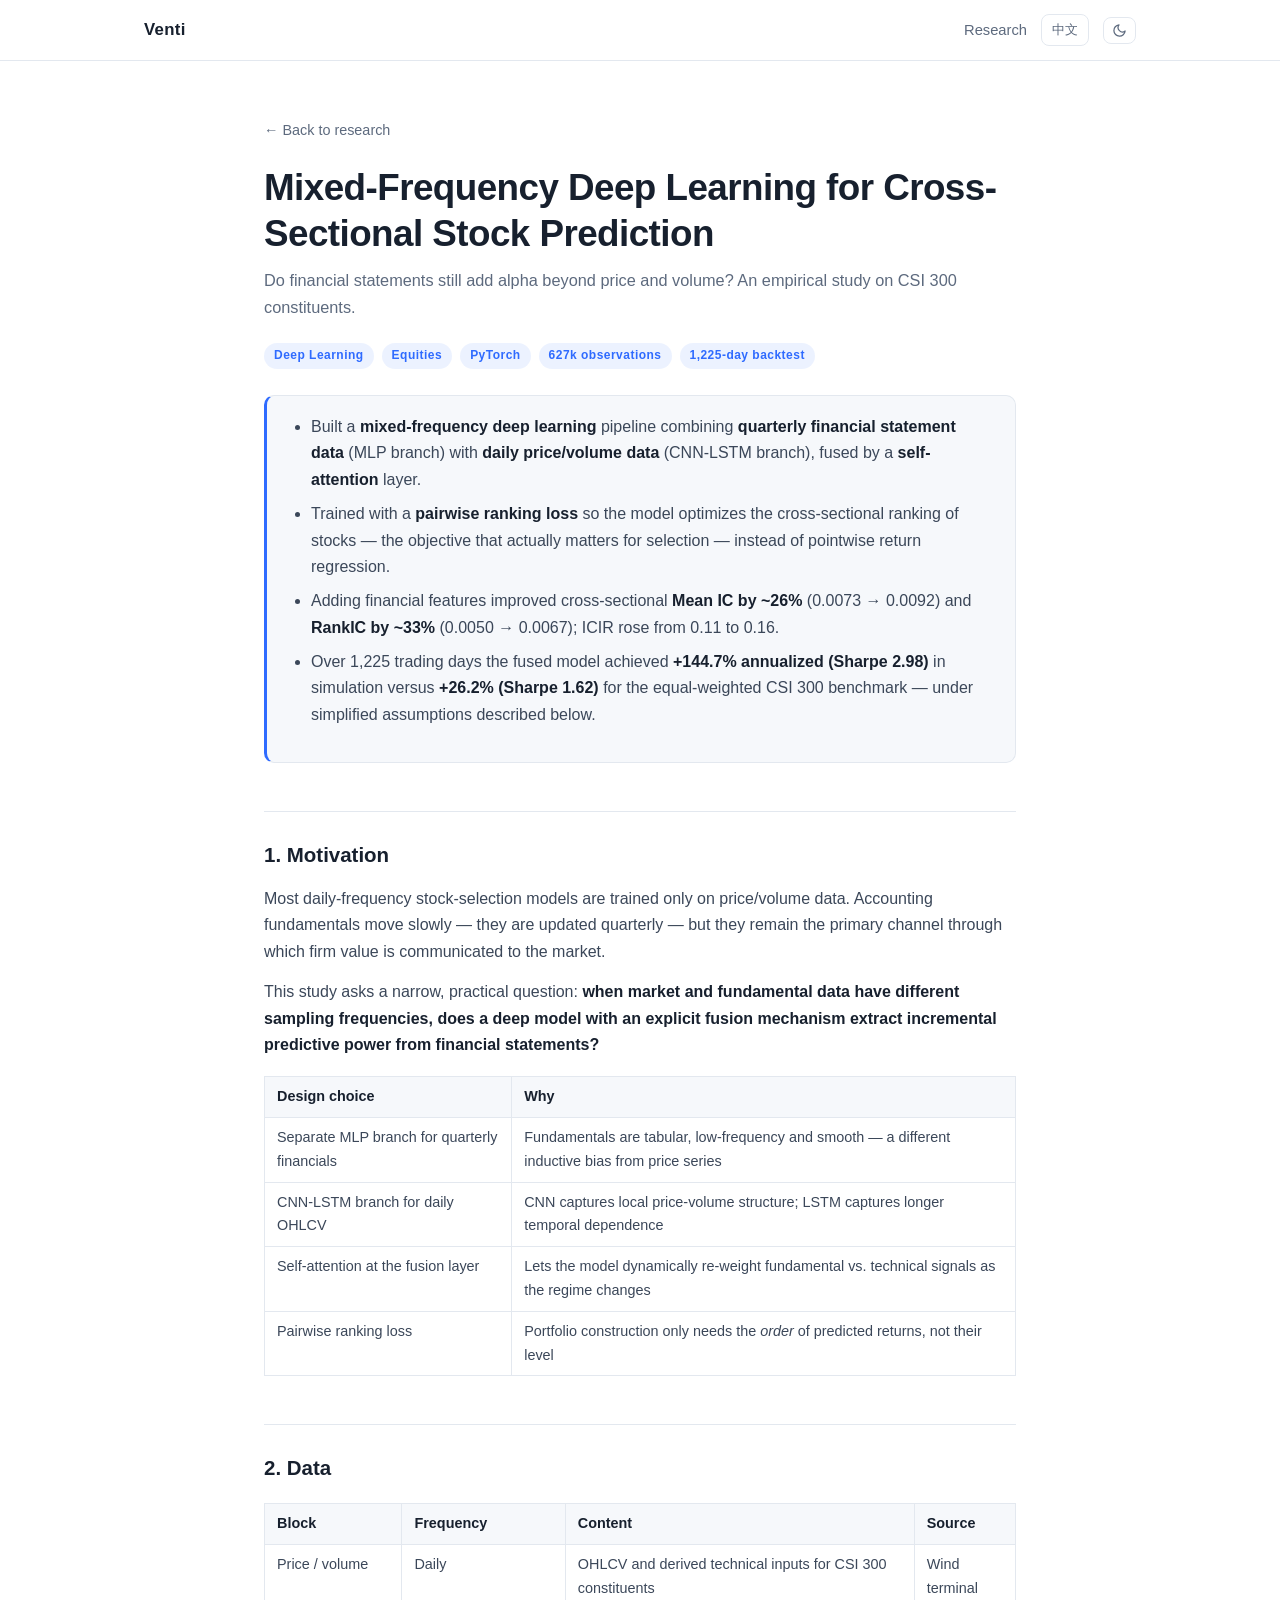
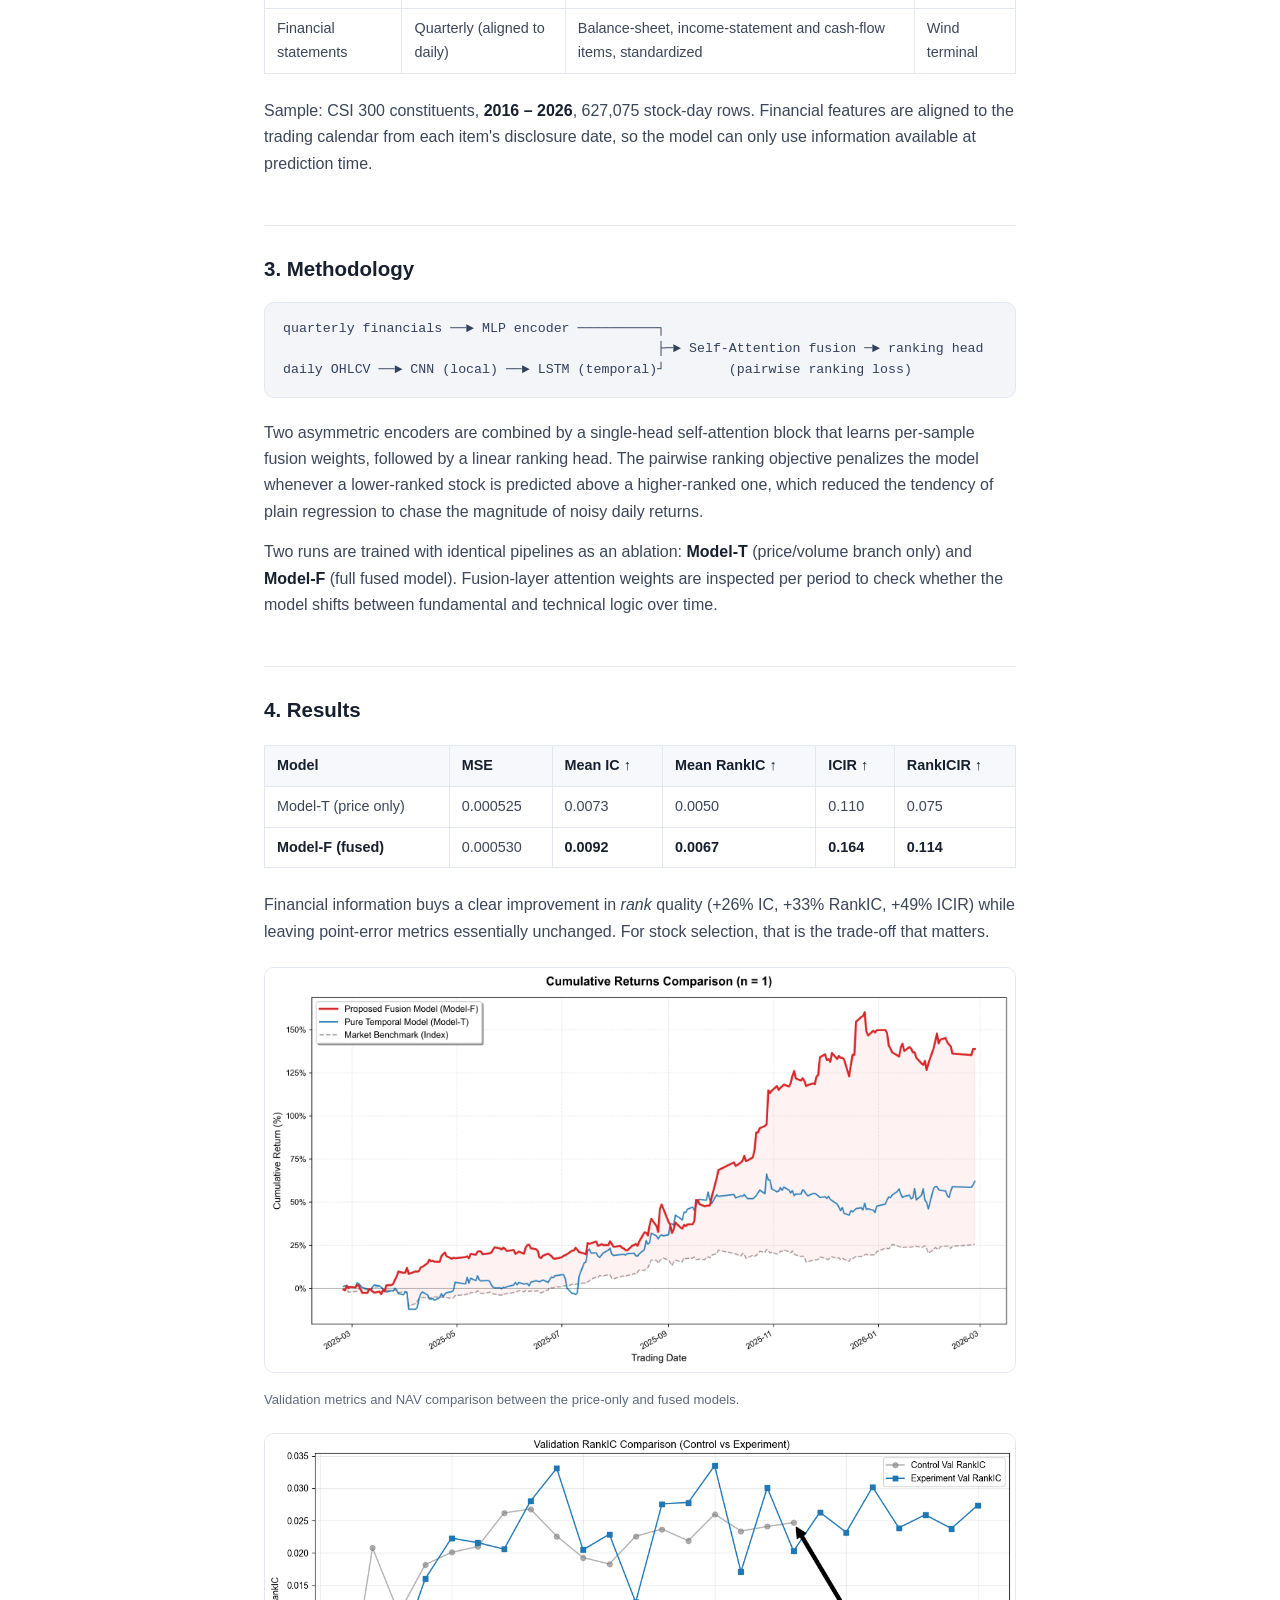
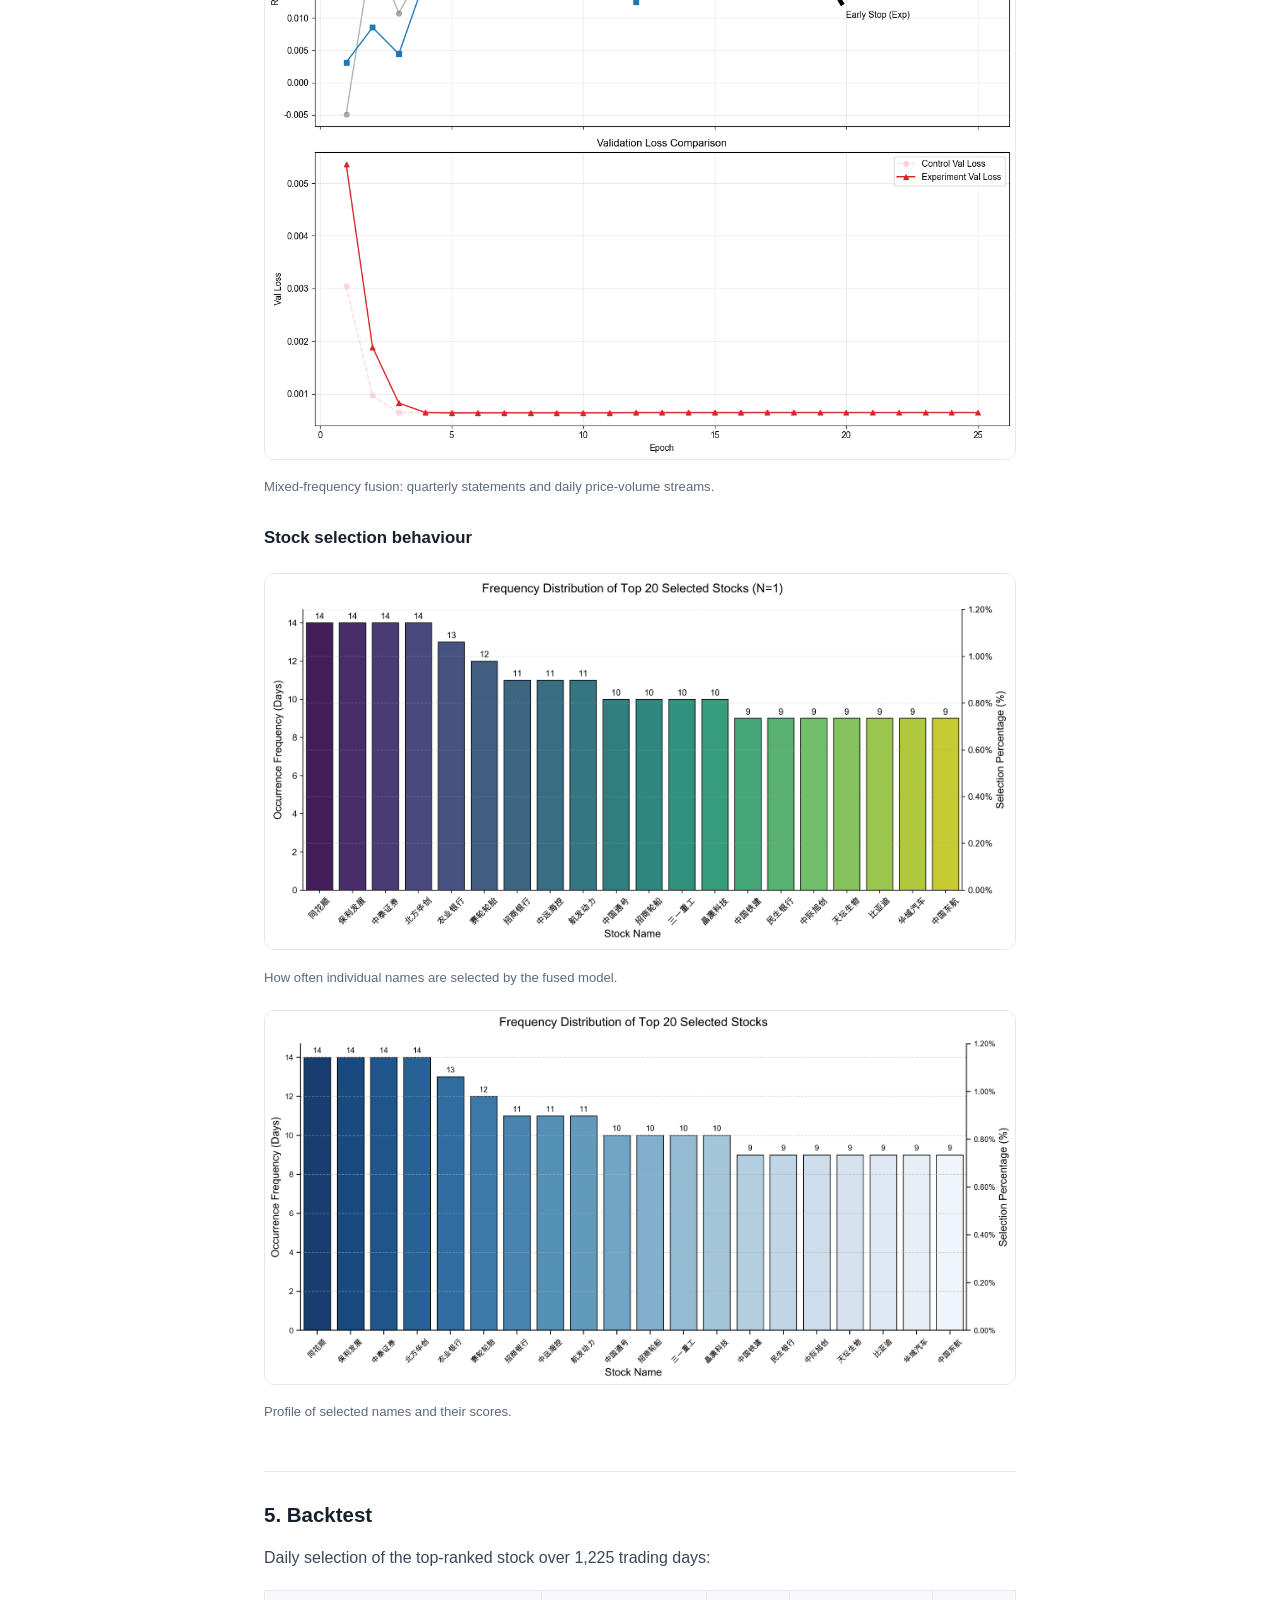
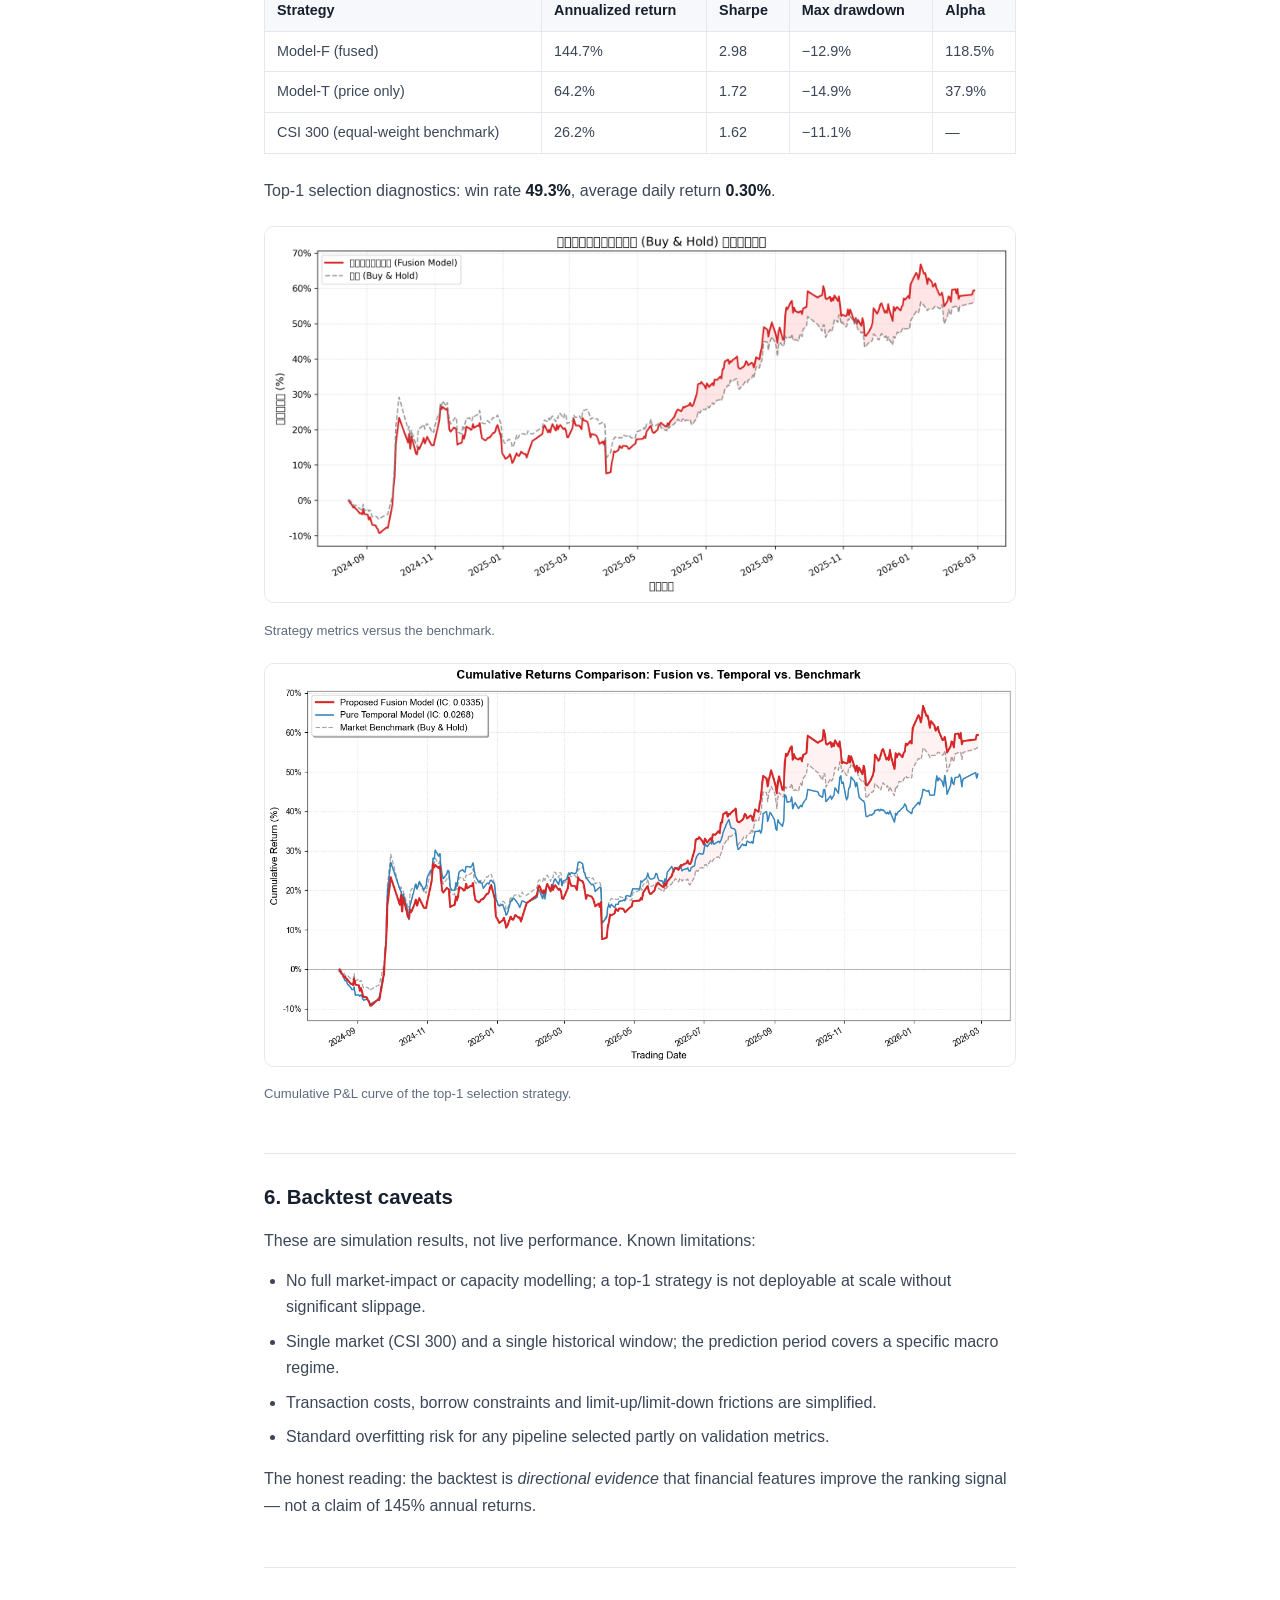
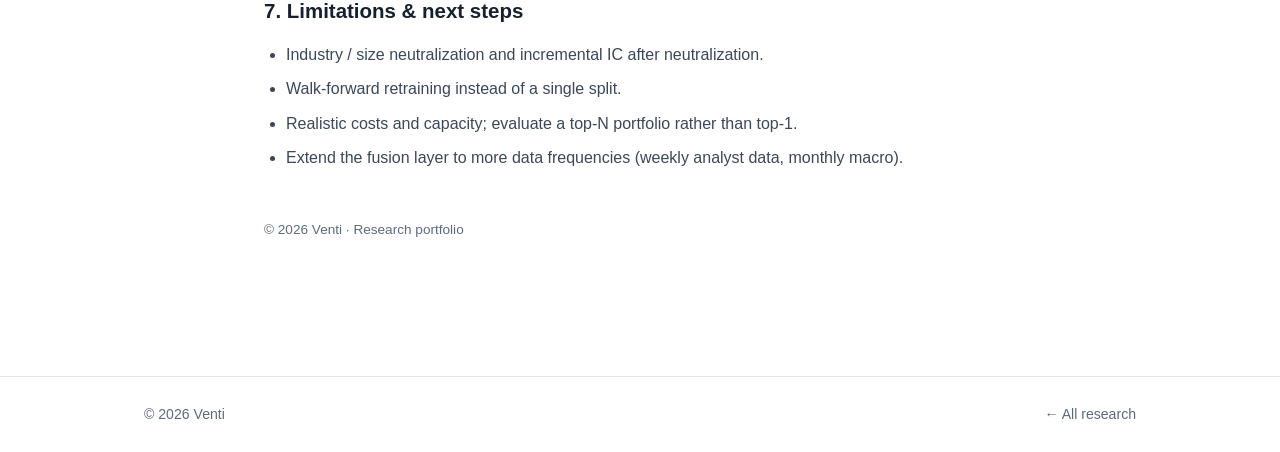
==== research/mixed-frequency-stock-prediction.html @ 15a36a4d "Add EN/ZH language toggle and light/dark themes; rebrand to Venti" ====
<!DOCTYPE html>
<html lang="en" data-lang="en" data-theme="light">
<head>
  <meta charset="UTF-8" />
  <meta name="viewport" content="width=device-width, initial-scale=1.0" />
  <title data-en="Mixed-Frequency Deep Learning for Stock Prediction — Venti" data-zh="混频深度学习与横截面股票预测 — Venti">Mixed-Frequency Deep Learning for Stock Prediction — Venti</title>
  <meta name="description" content="Do financial statements still add alpha beyond price and volume? A mixed-frequency deep learning study on CSI 300 constituents." />
  <link rel="stylesheet" href="../styles.css" />
  <link rel="icon" href="data:image/svg+xml,<svg xmlns='http://www.w3.org/2000/svg' viewBox='0 0 100 100'><rect width='100' height='100' rx='22' fill='%232f6bff'/><text x='50' y='70' font-size='60' text-anchor='middle' fill='white' font-family='Arial'>V</text></svg>" />
  <script>
  (function () {
    var d = document.documentElement;
    function get(k) { try { return localStorage.getItem(k); } catch (e) { return null; } }
    var t = get('theme');
    d.dataset.theme = t || (window.matchMedia && window.matchMedia('(prefers-color-scheme: dark)').matches ? 'dark' : 'light');
    if (get('lang') === 'zh') {
      d.dataset.lang = 'zh';
      d.lang = 'zh-CN';
      var ti = document.querySelector('title');
      if (ti && ti.dataset.zh) document.title = ti.dataset.zh;
    }
  })();
  </script>
  <script src="../site.js" defer></script>
</head>
<body>
  <header class="nav">
    <div class="container nav-inner">
      <a class="brand" href="../index.html">Venti</a>
      <div class="nav-right">
        <nav><a href="../index.html#research"><span class="lang-en">Research</span><span class="lang-zh">研究</span></a></nav>
        <button class="lang-toggle" type="button">中文</button>
        <button class="icon-btn theme-toggle" type="button" aria-label="Toggle theme">
          <svg class="icon-moon" viewBox="0 0 24 24" fill="none" stroke="currentColor" stroke-width="2" stroke-linecap="round" stroke-linejoin="round"><path d="M21 12.8A9 9 0 1 1 11.2 3a7 7 0 0 0 9.8 9.8Z"/></svg>
          <svg class="icon-sun" viewBox="0 0 24 24" fill="none" stroke="currentColor" stroke-width="2" stroke-linecap="round" stroke-linejoin="round"><circle cx="12" cy="12" r="4"/><path d="M12 2v2m0 16v2M4.9 4.9l1.4 1.4m11.4 11.4 1.4 1.4M2 12h2m16 0h2M4.9 19.1l1.4-1.4M17.7 6.3l1.4-1.4"/></svg>
        </button>
      </div>
    </div>
  </header>

  <main class="article">
    <a class="back" href="../index.html#research"><span class="lang-en">← Back to research</span><span class="lang-zh">← 返回研究列表</span></a>

    <h1><span class="lang-en">Mixed-Frequency Deep Learning for Cross-Sectional Stock Prediction</span><span class="lang-zh">混频深度学习与横截面股票预测</span></h1>
    <p class="subtitle"><span class="lang-en">Do financial statements still add alpha beyond price and volume? An empirical study on CSI 300 constituents.</span><span class="lang-zh">财务信息是否仍能在量价数据之外贡献增量 alpha？基于沪深 300 成分股的实证研究。</span></p>
    <p class="meta"><span class="lang-en">Deep Learning</span><span class="lang-en">Equities</span><span class="lang-en">PyTorch</span><span class="lang-en">627k observations</span><span class="lang-en">1,225-day backtest</span><span class="lang-zh">深度学习</span><span class="lang-zh">股票</span><span class="lang-zh">PyTorch</span><span class="lang-zh">62.7 万观测</span><span class="lang-zh">1,225 日回测</span></p>

    <div class="tldr">
      <ul class="lang-en">
        <li>Built a <strong>mixed-frequency deep learning</strong> pipeline combining <strong>quarterly financial statement data</strong> (MLP branch) with <strong>daily price/volume data</strong> (CNN-LSTM branch), fused by a <strong>self-attention</strong> layer.</li>
        <li>Trained with a <strong>pairwise ranking loss</strong> so the model optimizes the cross-sectional ranking of stocks — the objective that actually matters for selection — instead of pointwise return regression.</li>
        <li>Adding financial features improved cross-sectional <strong>Mean IC by ~26%</strong> (0.0073 → 0.0092) and <strong>RankIC by ~33%</strong> (0.0050 → 0.0067); ICIR rose from 0.11 to 0.16.</li>
        <li>Over 1,225 trading days the fused model achieved <strong>+144.7% annualized (Sharpe 2.98)</strong> in simulation versus <strong>+26.2% (Sharpe 1.62)</strong> for the equal-weighted CSI 300 benchmark — under simplified assumptions described below.</li>
      </ul>
      <ul class="lang-zh">
        <li>构建了<strong>混频深度学习</strong>流程：将<strong>季度财务数据</strong>（MLP 分支）与<strong>日频量价数据</strong>（CNN-LSTM 分支）通过<strong>自注意力</strong>层融合。</li>
        <li>采用<strong>成对排序损失</strong>训练，直接优化股票的横截面排序——这才是选股真正需要的目标，而非逐点收益率回归。</li>
        <li>引入财务特征后，横截面 <strong>Mean IC 提升约 26%</strong>（0.0073 → 0.0092），<strong>RankIC 提升约 33%</strong>（0.0050 → 0.0067），ICIR 从 0.11 升至 0.16。</li>
        <li>在 1,225 个交易日的模拟中，融合模型年化 <strong>+144.7%（夏普 2.98）</strong>，等权沪深 300 基准为 <strong>+26.2%（夏普 1.62）</strong>——以上基于下文所述简化假设。</li>
      </ul>
    </div>

    <h2><span class="lang-en">1. Motivation</span><span class="lang-zh">1. 研究动机</span></h2>
    <p class="lang-en">
      Most daily-frequency stock-selection models are trained only on price/volume data. Accounting
      fundamentals move slowly — they are updated quarterly — but they remain the primary channel
      through which firm value is communicated to the market.
    </p>
    <p class="lang-zh">
      多数日频选股模型仅使用量价数据训练。会计基本面变化缓慢——按季度更新——但仍然是市场理解公司价值的主要渠道。
    </p>
    <p class="lang-en">
      This study asks a narrow, practical question: <strong>when market and fundamental data have
      different sampling frequencies, does a deep model with an explicit fusion mechanism extract
      incremental predictive power from financial statements?</strong>
    </p>
    <p class="lang-zh">
      本研究提出一个具体的问题：<strong>当市场数据与基本面数据具有不同采样频率时，带有显式融合机制的深度模型能否从财务报表中提取增量预测能力？</strong>
    </p>

    <div class="lang-en">
      <table>
        <tr><th>Design choice</th><th>Why</th></tr>
        <tr><td>Separate MLP branch for quarterly financials</td><td>Fundamentals are tabular, low-frequency and smooth — a different inductive bias from price series</td></tr>
        <tr><td>CNN-LSTM branch for daily OHLCV</td><td>CNN captures local price-volume structure; LSTM captures longer temporal dependence</td></tr>
        <tr><td>Self-attention at the fusion layer</td><td>Lets the model dynamically re-weight fundamental vs. technical signals as the regime changes</td></tr>
        <tr><td>Pairwise ranking loss</td><td>Portfolio construction only needs the <em>order</em> of predicted returns, not their level</td></tr>
      </table>
    </div>
    <div class="lang-zh">
      <table>
        <tr><th>设计选择</th><th>原因</th></tr>
        <tr><td>季度财务走独立 MLP 分支</td><td>基本面是表格型、低频、平滑的数据，与价格序列的归纳偏置不同</td></tr>
        <tr><td>日频 OHLCV 走 CNN-LSTM 分支</td><td>CNN 捕捉局部量价结构，LSTM 捕捉更长的时间依赖</td></tr>
        <tr><td>融合层使用自注意力</td><td>让模型随市场状态动态调整基本面与技术面信号的权重</td></tr>
        <tr><td>成对排序损失</td><td>组合构建只需要预测收益的<em>排序</em>，而非绝对水平</td></tr>
      </table>
    </div>

    <h2><span class="lang-en">2. Data</span><span class="lang-zh">2. 数据</span></h2>
    <div class="lang-en">
      <table>
        <tr><th>Block</th><th>Frequency</th><th>Content</th><th>Source</th></tr>
        <tr><td>Price / volume</td><td>Daily</td><td>OHLCV and derived technical inputs for CSI 300 constituents</td><td>Wind terminal</td></tr>
        <tr><td>Financial statements</td><td>Quarterly (aligned to daily)</td><td>Balance-sheet, income-statement and cash-flow items, standardized</td><td>Wind terminal</td></tr>
      </table>
    </div>
    <div class="lang-zh">
      <table>
        <tr><th>数据块</th><th>频率</th><th>内容</th><th>来源</th></tr>
        <tr><td>价格 / 成交量</td><td>日频</td><td>沪深 300 成分股 OHLCV 及衍生技术指标</td><td>Wind 终端</td></tr>
        <tr><td>财务报表</td><td>季度（对齐至日频）</td><td>资产负债表、利润表、现金流量表科目，已标准化</td><td>Wind 终端</td></tr>
      </table>
    </div>
    <p class="lang-en">
      Sample: CSI 300 constituents, <strong>2016 – 2026</strong>, 627,075 stock-day rows. Financial
      features are aligned to the trading calendar from each item's disclosure date, so the model
      can only use information available at prediction time.
    </p>
    <p class="lang-zh">
      样本：沪深 300 成分股，<strong>2016 – 2026</strong>，共 627,075 条股票-日观测。财务特征按披露日期对齐至交易日历，
      确保模型仅使用预测时点可得的信息。
    </p>

    <h2><span class="lang-en">3. Methodology</span><span class="lang-zh">3. 方法</span></h2>
    <pre class="lang-en">quarterly financials ──► MLP encoder ──────────┐
                                               ├─► Self-Attention fusion ─► ranking head
daily OHLCV ──► CNN (local) ──► LSTM (temporal)┘        (pairwise ranking loss)</pre>
    <pre class="lang-zh">季度财务报表 ──► MLP 编码器 ────────────┐
                                       ├─► 自注意力融合 ─► 排序输出头
日频量价数据 ──► CNN（局部）─► LSTM（时序）┘      （成对排序损失）</pre>
    <p class="lang-en">
      Two asymmetric encoders are combined by a single-head self-attention block that learns
      per-sample fusion weights, followed by a linear ranking head. The pairwise ranking objective
      penalizes the model whenever a lower-ranked stock is predicted above a higher-ranked one,
      which reduced the tendency of plain regression to chase the magnitude of noisy daily returns.
    </p>
    <p class="lang-zh">
      两个非对称编码器由单头自注意力块融合，学习每个样本的融合权重，后接线性排序头。
      成对排序目标在市场把低排序股票预测得高于高排序股票时施加惩罚，抑制了普通回归追逐噪声日收益量级的问题。
    </p>
    <p class="lang-en">
      Two runs are trained with identical pipelines as an ablation:
      <strong>Model-T</strong> (price/volume branch only) and <strong>Model-F</strong> (full fused model).
      Fusion-layer attention weights are inspected per period to check whether the model shifts
      between fundamental and technical logic over time.
    </p>
    <p class="lang-zh">
      以完全相同的流程训练两个模型作为消融：<strong>Model-T</strong>（仅量价分支）与 <strong>Model-F</strong>（完整融合模型）。
      我们会按时期检查融合层注意力权重，观察模型是否在市场环境变化时在基本面与技术面逻辑之间切换。
    </p>

    <h2><span class="lang-en">4. Results</span><span class="lang-zh">4. 结果</span></h2>
    <div class="lang-en">
      <table>
        <tr><th>Model</th><th>MSE</th><th>Mean IC ↑</th><th>Mean RankIC ↑</th><th>ICIR ↑</th><th>RankICIR ↑</th></tr>
        <tr><td>Model-T (price only)</td><td>0.000525</td><td>0.0073</td><td>0.0050</td><td>0.110</td><td>0.075</td></tr>
        <tr><td><strong>Model-F (fused)</strong></td><td>0.000530</td><td><strong>0.0092</strong></td><td><strong>0.0067</strong></td><td><strong>0.164</strong></td><td><strong>0.114</strong></td></tr>
      </table>
    </div>
    <div class="lang-zh">
      <table>
        <tr><th>模型</th><th>MSE</th><th>Mean IC ↑</th><th>Mean RankIC ↑</th><th>ICIR ↑</th><th>RankICIR ↑</th></tr>
        <tr><td>Model-T（仅量价）</td><td>0.000525</td><td>0.0073</td><td>0.0050</td><td>0.110</td><td>0.075</td></tr>
        <tr><td><strong>Model-F（融合）</strong></td><td>0.000530</td><td><strong>0.0092</strong></td><td><strong>0.0067</strong></td><td><strong>0.164</strong></td><td><strong>0.114</strong></td></tr>
      </table>
    </div>
    <p class="lang-en">
      Financial information buys a clear improvement in <em>rank</em> quality (+26% IC, +33% RankIC,
      +49% ICIR) while leaving point-error metrics essentially unchanged. For stock selection,
      that is the trade-off that matters.
    </p>
    <p class="lang-zh">
      财务信息带来的是<em>排序</em>质量的明确提升（IC +26%，RankIC +33%，ICIR +49%），而逐点误差指标基本不变。
      对选股而言，这正是最重要的权衡。
    </p>

    <figure>
      <img src="../assets/stock/model_comparison_nav.png" alt="Model comparison" loading="lazy" />
      <figcaption><span class="lang-en">Validation metrics and NAV comparison between the price-only and fused models.</span><span class="lang-zh">纯量价模型与融合模型的验证指标与净值对比。</span></figcaption>
    </figure>

    <figure>
      <img src="../assets/stock/data_fusion_schematic.png" alt="Data fusion schematic" loading="lazy" />
      <figcaption><span class="lang-en">Mixed-frequency fusion: quarterly statements and daily price-volume streams.</span><span class="lang-zh">混频融合：季度报表流与日频量价流。</span></figcaption>
    </figure>

    <h3><span class="lang-en">Stock selection behaviour</span><span class="lang-zh">选股行为</span></h3>
    <figure>
      <img src="../assets/stock/stock_selection_frequency.png" alt="Selection frequency" loading="lazy" />
      <figcaption><span class="lang-en">How often individual names are selected by the fused model.</span><span class="lang-zh">各股票被融合模型选中的频率。</span></figcaption>
    </figure>
    <figure>
      <img src="../assets/stock/stock_selection_academic.png" alt="Selection profile" loading="lazy" />
      <figcaption><span class="lang-en">Profile of selected names and their scores.</span><span class="lang-zh">被选中股票的画像与得分分布。</span></figcaption>
    </figure>

    <h2><span class="lang-en">5. Backtest</span><span class="lang-zh">5. 回测</span></h2>
    <p class="lang-en">Daily selection of the top-ranked stock over 1,225 trading days:</p>
    <p class="lang-zh">每日选取排名最高的股票，共 1,225 个交易日：</p>
    <div class="lang-en">
      <table>
        <tr><th>Strategy</th><th>Annualized return</th><th>Sharpe</th><th>Max drawdown</th><th>Alpha</th></tr>
        <tr><td>Model-F (fused)</td><td>144.7%</td><td>2.98</td><td>−12.9%</td><td>118.5%</td></tr>
        <tr><td>Model-T (price only)</td><td>64.2%</td><td>1.72</td><td>−14.9%</td><td>37.9%</td></tr>
        <tr><td>CSI 300 (equal-weight benchmark)</td><td>26.2%</td><td>1.62</td><td>−11.1%</td><td>—</td></tr>
      </table>
    </div>
    <div class="lang-zh">
      <table>
        <tr><th>策略</th><th>年化收益</th><th>夏普</th><th>最大回撤</th><th>Alpha</th></tr>
        <tr><td>Model-F（融合）</td><td>144.7%</td><td>2.98</td><td>−12.9%</td><td>118.5%</td></tr>
        <tr><td>Model-T（仅量价）</td><td>64.2%</td><td>1.72</td><td>−14.9%</td><td>37.9%</td></tr>
        <tr><td>沪深 300（等权基准）</td><td>26.2%</td><td>1.62</td><td>−11.1%</td><td>—</td></tr>
      </table>
    </div>
    <p class="lang-en">Top-1 selection diagnostics: win rate <strong>49.3%</strong>, average daily return <strong>0.30%</strong>.</p>
    <p class="lang-zh">Top-1 选择诊断：胜率 <strong>49.3%</strong>，平均日收益 <strong>0.30%</strong>。</p>

    <figure>
      <img src="../assets/stock/strategy_performance.png" alt="Strategy performance" loading="lazy" />
      <figcaption><span class="lang-en">Strategy metrics versus the benchmark.</span><span class="lang-zh">策略指标与基准对比。</span></figcaption>
    </figure>
    <figure>
      <img src="../assets/stock/pnl_curve.png" alt="P&L curve" loading="lazy" />
      <figcaption><span class="lang-en">Cumulative P&amp;L curve of the top-1 selection strategy.</span><span class="lang-zh">Top-1 选股策略的累计净值曲线。</span></figcaption>
    </figure>

    <h2><span class="lang-en">6. Backtest caveats</span><span class="lang-zh">6. 回测局限</span></h2>
    <p class="lang-en">These are simulation results, not live performance. Known limitations:</p>
    <p class="lang-zh">以上为模拟结果，并非实盘表现。已知局限：</p>
    <ul class="lang-en">
      <li>No full market-impact or capacity modelling; a top-1 strategy is not deployable at scale without significant slippage.</li>
      <li>Single market (CSI 300) and a single historical window; the prediction period covers a specific macro regime.</li>
      <li>Transaction costs, borrow constraints and limit-up/limit-down frictions are simplified.</li>
      <li>Standard overfitting risk for any pipeline selected partly on validation metrics.</li>
    </ul>
    <ul class="lang-zh">
      <li>未完整建模市场冲击与容量；top-1 策略在规模上无法在不产生显著滑点的情况下部署。</li>
      <li>单一市场（沪深 300）与单一历史区间；预测期覆盖特定的宏观环境。</li>
      <li>交易成本、融券约束与涨跌停摩擦均做了简化。</li>
      <li>任何部分依据验证指标选择的流程都存在过拟合风险。</li>
    </ul>
    <p class="lang-en">
      The honest reading: the backtest is <em>directional evidence</em> that financial features improve
      the ranking signal — not a claim of 145% annual returns.
    </p>
    <p class="lang-zh">
      诚实的读法是：回测是<em>方向性证据</em>——财务特征提升了排序信号——而不是年化 145% 的收益承诺。
    </p>

    <h2><span class="lang-en">7. Limitations &amp; next steps</span><span class="lang-zh">7. 局限与后续方向</span></h2>
    <ul class="lang-en">
      <li>Industry / size neutralization and incremental IC after neutralization.</li>
      <li>Walk-forward retraining instead of a single split.</li>
      <li>Realistic costs and capacity; evaluate a top-N portfolio rather than top-1.</li>
      <li>Extend the fusion layer to more data frequencies (weekly analyst data, monthly macro).</li>
    </ul>
    <ul class="lang-zh">
      <li>行业 / 市值中性化，以及中性化后的增量 IC。</li>
      <li>以滚动窗口（walk-forward）重训取代单次划分。</li>
      <li>真实的成本与容量建模；评估 top-N 组合而非 top-1。</li>
      <li>将融合层扩展到更多数据频率（周频分析师数据、月频宏观数据）。</li>
    </ul>

    <p class="divider-note" style="margin-top:48px;">© 2026 Venti · <span class="lang-en">Research portfolio</span><span class="lang-zh">研究作品集</span></p>
  </main>

  <footer class="footer">
    <div class="container footer-inner">
      <p>© 2026 Venti</p>
      <p><a href="../index.html#research"><span class="lang-en">← All research</span><span class="lang-zh">← 全部研究</span></a></p>
    </div>
  </footer>
</body>
</html>
---- styles.css ----
:root {
  --bg: #ffffff;
  --surface: #f6f8fb;
  --border: #e3e8ef;
  --text: #17202e;
  --body-text: #3b4759;
  --muted: #5d6a7e;
  --accent: #2f6bff;
  --accent-soft: rgba(47, 107, 255, 0.09);
  --nav-bg: rgba(255, 255, 255, 0.85);
  --media-bg: #f0f3f8;
  --code-bg: #f3f5f9;
  --code-text: #33415c;
  --radius: 14px;
  --maxw: 1040px;
}

html[data-theme="dark"] {
  --bg: #0b0e14;
  --surface: #11151f;
  --border: #1e2532;
  --text: #e8ecf4;
  --body-text: #c6cedd;
  --muted: #9aa4b5;
  --accent: #5b8cff;
  --accent-soft: rgba(91, 140, 255, 0.12);
  --nav-bg: rgba(11, 14, 20, 0.85);
  --media-bg: #0d1017;
  --code-bg: #0d1017;
  --code-text: #aeb9cc;
}

/* language visibility */
html[data-lang="zh"] .lang-en,
html:not([data-lang="zh"]) .lang-zh { display: none !important; }

* { box-sizing: border-box; margin: 0; padding: 0; }

html { scroll-behavior: smooth; }

body {
  background: var(--bg);
  color: var(--text);
  font-family: -apple-system, BlinkMacSystemFont, "Segoe UI", Roboto, "Helvetica Neue", Arial, sans-serif;
  line-height: 1.65;
  -webkit-font-smoothing: antialiased;
}

html[data-lang="zh"] body {
  font-family: -apple-system, BlinkMacSystemFont, "PingFang SC", "Hiragino Sans GB", "Microsoft YaHei", "Segoe UI", sans-serif;
}

.container { max-width: var(--maxw); margin: 0 auto; padding: 0 24px; }

a { color: var(--accent); text-decoration: none; }
a:hover { text-decoration: underline; }

/* nav */
.nav {
  position: sticky; top: 0; z-index: 10;
  background: var(--nav-bg);
  backdrop-filter: blur(10px);
  border-bottom: 1px solid var(--border);
}
.nav-inner { display: flex; align-items: center; justify-content: space-between; height: 60px; }
.brand { font-weight: 700; letter-spacing: 0.02em; color: var(--text); font-size: 1.05rem; }
.nav-right { display: flex; align-items: center; gap: 14px; }
.nav-right nav { display: flex; align-items: center; }
.nav-right nav a { color: var(--muted); margin-left: 22px; font-size: 0.92rem; }
.nav-right nav a:hover { color: var(--text); text-decoration: none; }

.lang-toggle, .icon-btn {
  appearance: none; cursor: pointer; font-family: inherit;
  background: transparent; border: 1px solid var(--border);
  color: var(--muted); border-radius: 8px; font-size: 0.82rem;
  padding: 4px 10px; line-height: 1.7;
  transition: color 0.15s ease, border-color 0.15s ease;
}
.lang-toggle:hover, .icon-btn:hover { color: var(--text); border-color: var(--accent); }
.icon-btn { display: inline-flex; align-items: center; justify-content: center; padding: 5px 8px; }
.icon-btn svg { width: 15px; height: 15px; display: block; }

html[data-theme="dark"] .icon-sun { display: block; }
html[data-theme="dark"] .icon-moon { display: none; }
html:not([data-theme="dark"]) .icon-sun { display: none; }
html:not([data-theme="dark"]) .icon-moon { display: block; }

/* hero */
.hero { padding: 96px 24px 72px; }
.eyebrow {
  color: var(--accent); font-size: 0.82rem; font-weight: 600;
  letter-spacing: 0.14em; text-transform: uppercase; margin-bottom: 18px;
}
.hero h1 { font-size: clamp(2rem, 5vw, 3.1rem); line-height: 1.15; font-weight: 750; letter-spacing: -0.02em; }
.lede { color: var(--muted); font-size: 1.08rem; max-width: 640px; margin-top: 20px; }
.hero-links { margin-top: 32px; display: flex; gap: 12px; flex-wrap: wrap; }

.btn {
  display: inline-block; padding: 10px 20px; border-radius: 10px;
  border: 1px solid var(--border); color: var(--text); font-size: 0.95rem;
  background: var(--surface); transition: border-color 0.15s ease, transform 0.15s ease;
}
.btn:hover { text-decoration: none; border-color: var(--accent); transform: translateY(-1px); }
.btn.primary { background: var(--accent); border-color: var(--accent); color: #fff; font-weight: 600; }
.btn.primary:hover { filter: brightness(1.08); }

/* sections */
section { padding: 40px 24px; }
section h2 { font-size: 1.5rem; letter-spacing: -0.01em; margin-bottom: 6px; }
.section-sub { color: var(--muted); margin-bottom: 28px; }

/* cards */
.card {
  display: grid; grid-template-columns: 1fr 1fr; gap: 0;
  background: var(--surface); border: 1px solid var(--border);
  border-radius: var(--radius); overflow: hidden; margin-bottom: 32px;
}
.card.reverse .card-media { order: 2; }
.card-media { background: var(--media-bg); display: flex; align-items: center; justify-content: center; padding: 20px; }
.card-media img { width: 100%; height: auto; border-radius: 8px; }
.card-body { padding: 30px 32px; }
.tags { display: flex; gap: 8px; flex-wrap: wrap; margin-bottom: 14px; }
.tags span {
  font-size: 0.75rem; font-weight: 600; letter-spacing: 0.04em;
  color: var(--accent); background: var(--accent-soft);
  padding: 3px 10px; border-radius: 999px;
}
.card h3 { font-size: 1.18rem; line-height: 1.35; margin-bottom: 12px; }
.card p { color: var(--muted); font-size: 0.95rem; }
.card ul { margin: 16px 0 0 18px; color: var(--muted); font-size: 0.92rem; }
.card li { margin-bottom: 7px; }
.card li strong { color: var(--text); }
.card-links { margin-top: 20px; font-weight: 600; font-size: 0.95rem; }

/* skills */
.chips { display: flex; flex-wrap: wrap; gap: 10px; margin-bottom: 28px; }
.chips span {
  background: var(--surface); border: 1px solid var(--border);
  padding: 7px 14px; border-radius: 999px; font-size: 0.86rem; color: var(--text);
}
.education { color: var(--muted); font-size: 0.95rem; }

/* footer */
.footer { border-top: 1px solid var(--border); margin-top: 48px; }
.footer-inner {
  display: flex; justify-content: space-between; align-items: center;
  padding-top: 26px; padding-bottom: 26px; color: var(--muted); font-size: 0.88rem;
}
.footer a { color: var(--muted); }
.footer a:hover { color: var(--text); }

@media (max-width: 760px) {
  .card { grid-template-columns: 1fr; }
  .card.reverse .card-media { order: 0; }
  .hero { padding-top: 64px; }
  .footer-inner { flex-direction: column; gap: 8px; }
  .nav-right nav { display: none; }
}

/* ---- research report pages ---- */
.article { max-width: 800px; margin: 0 auto; padding: 56px 24px 72px; }
.article .back { font-size: 0.9rem; color: var(--muted); }
.article h1 { font-size: clamp(1.6rem, 3.6vw, 2.3rem); line-height: 1.25; letter-spacing: -0.015em; margin: 22px 0 10px; }
.article .subtitle { color: var(--muted); font-size: 1.02rem; margin-bottom: 22px; }
.article h2 { font-size: 1.28rem; margin: 48px 0 14px; padding-top: 26px; border-top: 1px solid var(--border); }
.article h3 { font-size: 1.05rem; margin: 26px 0 10px; }
.article p { color: var(--body-text); margin-bottom: 14px; }
.article ul, .article ol { color: var(--body-text); margin: 0 0 16px 22px; }
.article li { margin-bottom: 8px; }
.article strong { color: var(--text); }
.article a { color: var(--accent); }
html[data-lang="zh"] .article p, html[data-lang="zh"] .article li { line-height: 1.9; }
.article .meta { display: flex; gap: 8px; flex-wrap: wrap; margin-bottom: 8px; }
.article .meta span {
  font-size: 0.75rem; font-weight: 600; letter-spacing: 0.04em;
  color: var(--accent); background: var(--accent-soft); padding: 3px 10px; border-radius: 999px;
}
.tldr {
  background: var(--surface); border: 1px solid var(--border);
  border-left: 3px solid var(--accent); border-radius: 10px;
  padding: 18px 22px; margin: 26px 0 8px;
}
.tldr p:last-child, .tldr ul:last-child { margin-bottom: 0; }
.article table { width: 100%; border-collapse: collapse; margin: 18px 0 24px; font-size: 0.9rem; }
.article th, .article td { border: 1px solid var(--border); padding: 8px 12px; text-align: left; vertical-align: top; }
.article th { background: var(--surface); color: var(--text); font-weight: 600; }
.article td { color: var(--body-text); }
.article pre {
  background: var(--code-bg); border: 1px solid var(--border); border-radius: 10px;
  padding: 16px 18px; overflow-x: auto; font-size: 0.83rem; line-height: 1.55;
  margin: 16px 0 22px; color: var(--code-text);
}
.article figure { margin: 22px 0; }
.article figure img { width: 100%; border-radius: 10px; border: 1px solid var(--border); background: var(--media-bg); }
.article figcaption { color: var(--muted); font-size: 0.82rem; margin-top: 8px; }
.article .divider-note { color: var(--muted); font-size: 0.85rem; }
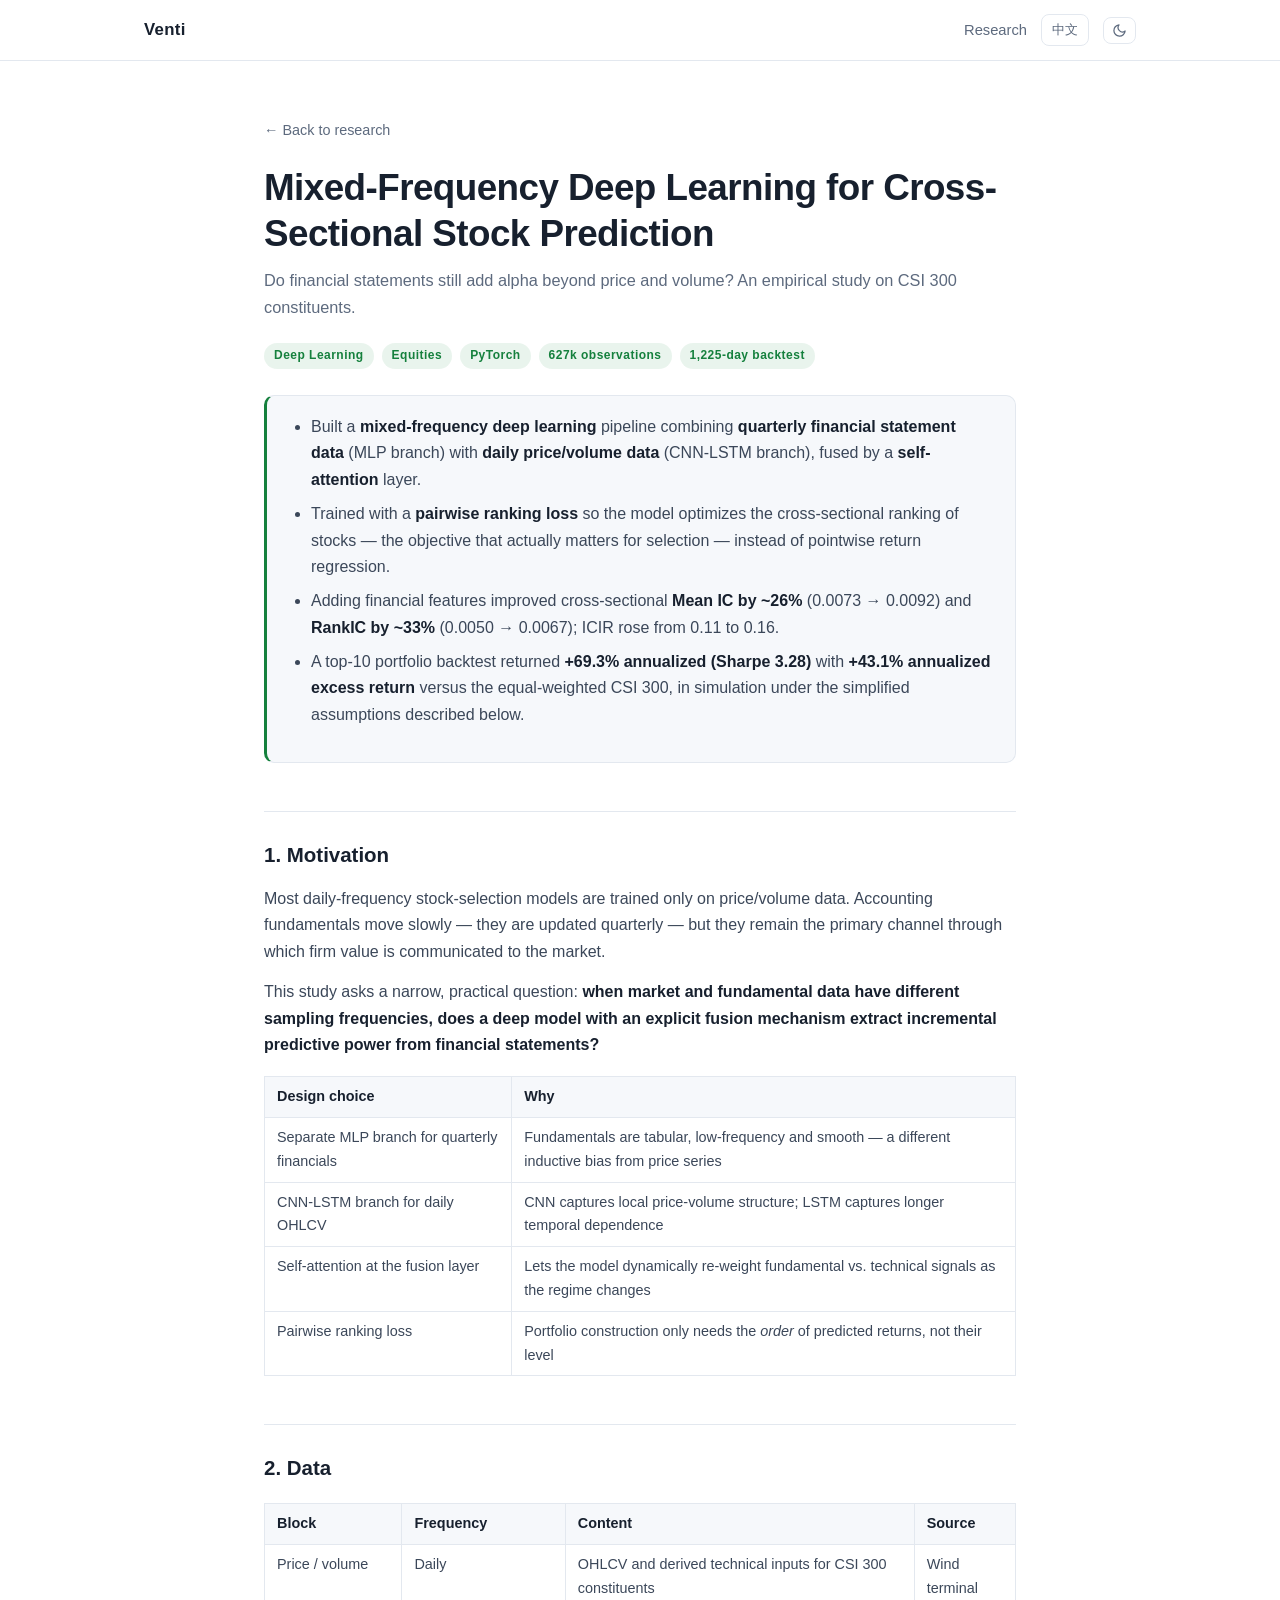
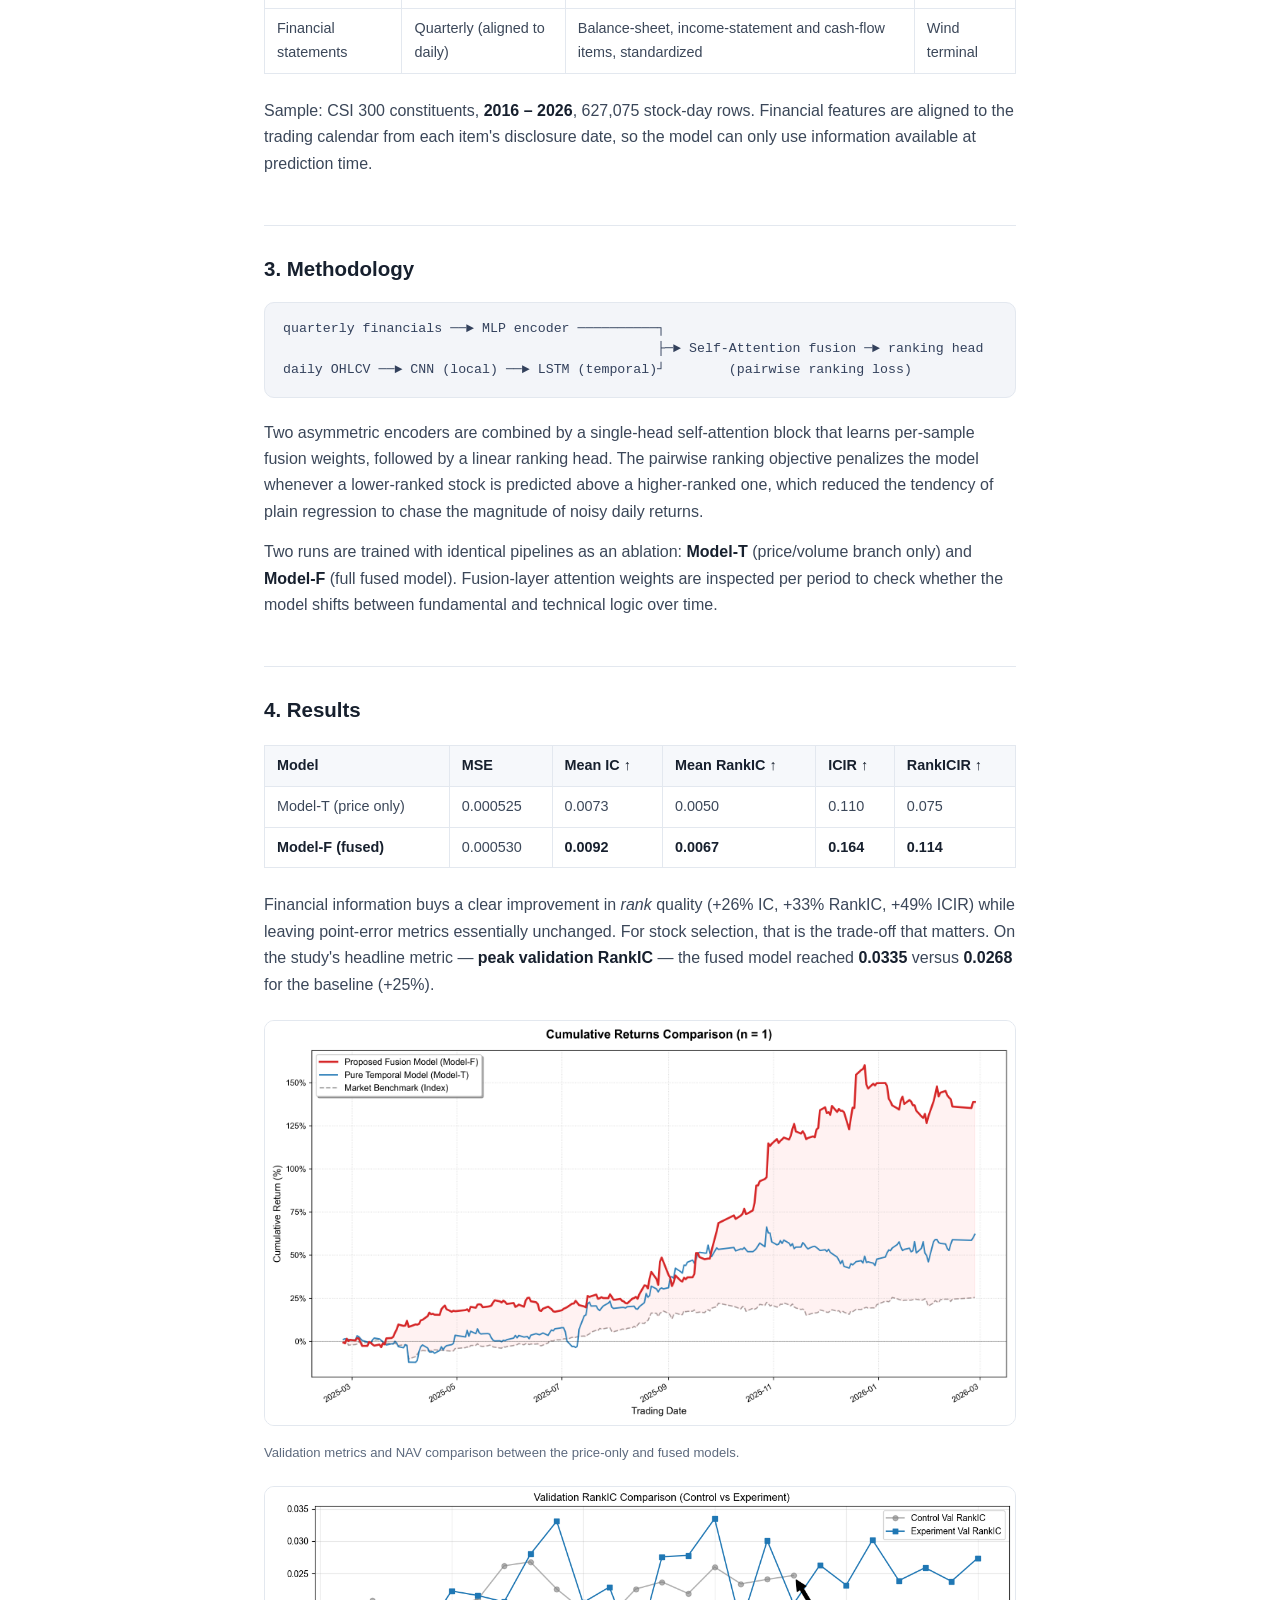
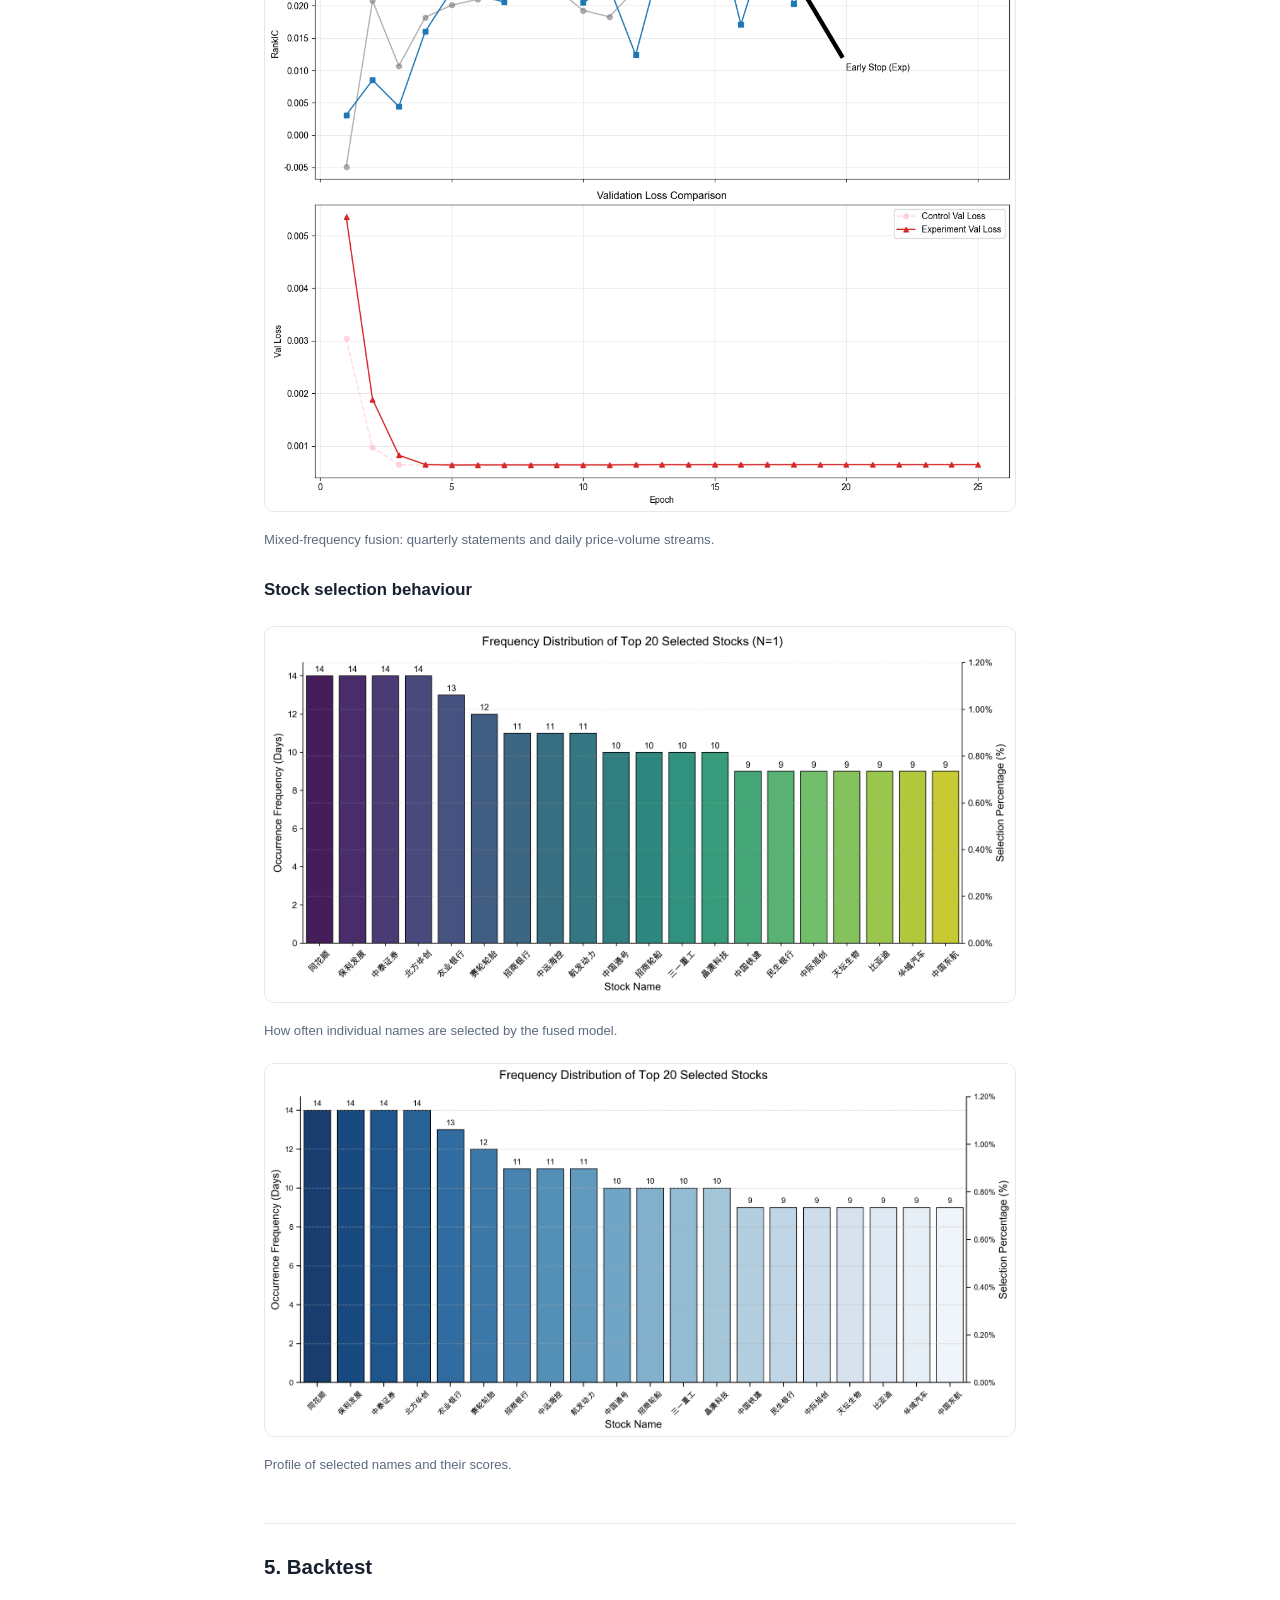
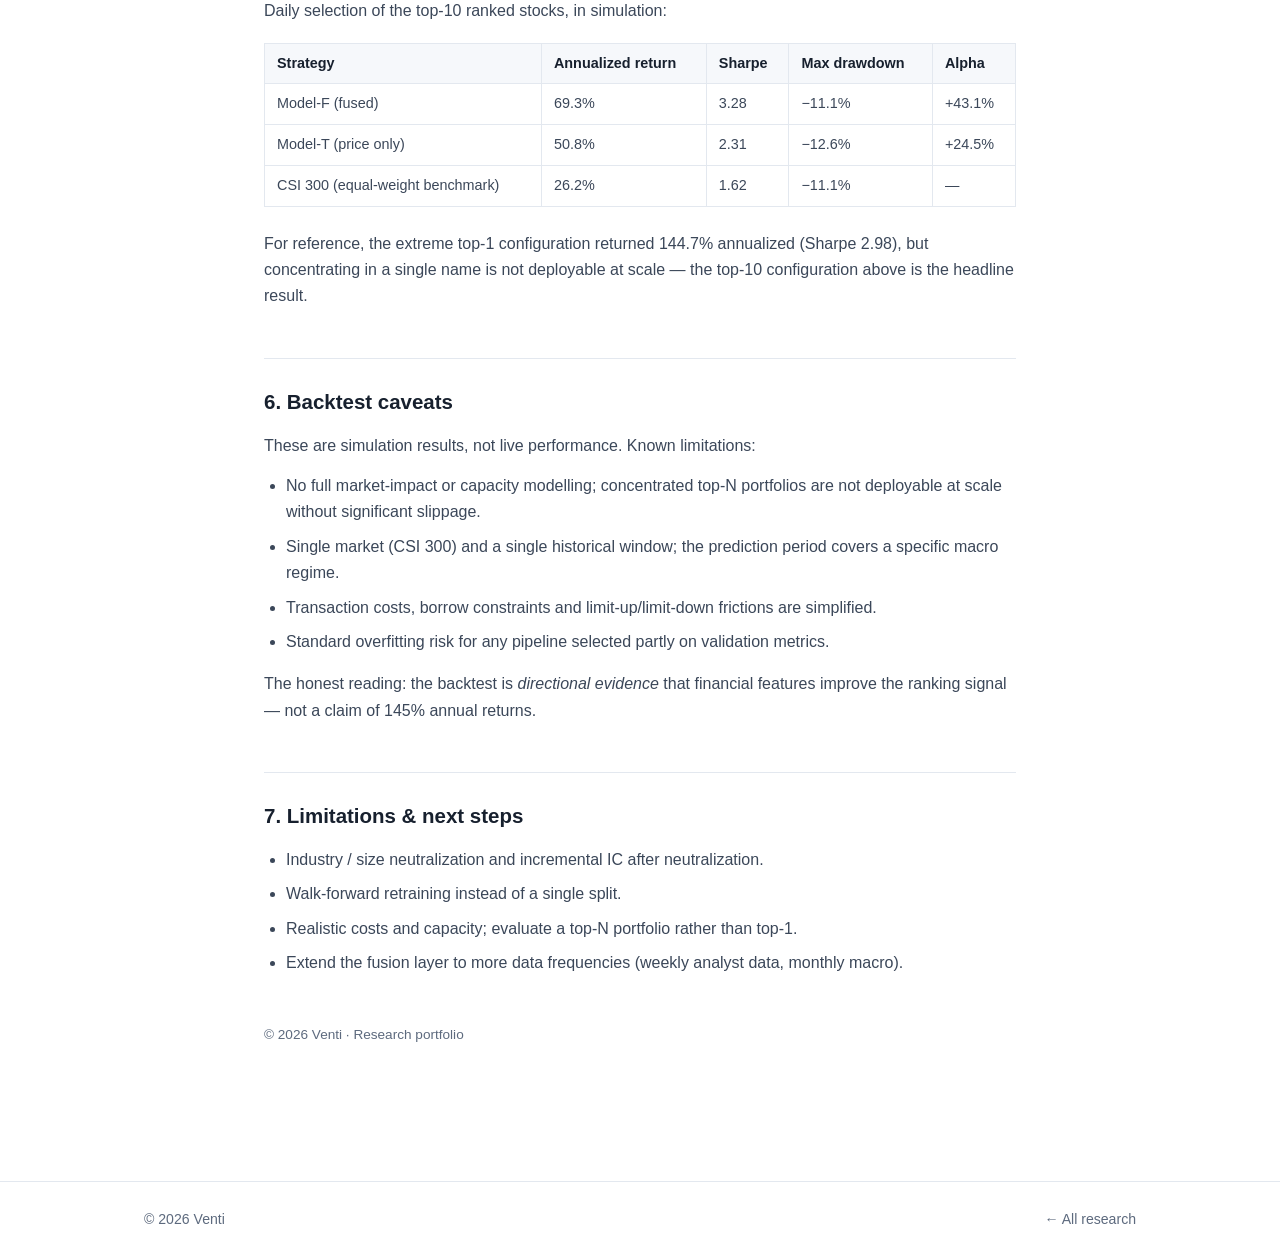
==== commit 3789cc36: "Green theme, Venti hero, resume-aligned toolbox and research numbers" ====
--- a/research/mixed-frequency-stock-prediction.html
+++ b/research/mixed-frequency-stock-prediction.html
@@ -6,7 +6,7 @@
   <title data-en="Mixed-Frequency Deep Learning for Stock Prediction — Venti" data-zh="混频深度学习与横截面股票预测 — Venti">Mixed-Frequency Deep Learning for Stock Prediction — Venti</title>
   <meta name="description" content="Do financial statements still add alpha beyond price and volume? A mixed-frequency deep learning study on CSI 300 constituents." />
   <link rel="stylesheet" href="../styles.css" />
-  <link rel="icon" href="data:image/svg+xml,<svg xmlns='http://www.w3.org/2000/svg' viewBox='0 0 100 100'><rect width='100' height='100' rx='22' fill='%232f6bff'/><text x='50' y='70' font-size='60' text-anchor='middle' fill='white' font-family='Arial'>V</text></svg>" />
+  <link rel="icon" href="data:image/svg+xml,<svg xmlns='http://www.w3.org/2000/svg' viewBox='0 0 100 100'><rect width='100' height='100' rx='22' fill='%2315803d'/><text x='50' y='70' font-size='60' text-anchor='middle' fill='white' font-family='Arial'>V</text></svg>" />
   <script>
   (function () {
     var d = document.documentElement;
@@ -50,13 +50,13 @@
         <li>Built a <strong>mixed-frequency deep learning</strong> pipeline combining <strong>quarterly financial statement data</strong> (MLP branch) with <strong>daily price/volume data</strong> (CNN-LSTM branch), fused by a <strong>self-attention</strong> layer.</li>
         <li>Trained with a <strong>pairwise ranking loss</strong> so the model optimizes the cross-sectional ranking of stocks — the objective that actually matters for selection — instead of pointwise return regression.</li>
         <li>Adding financial features improved cross-sectional <strong>Mean IC by ~26%</strong> (0.0073 → 0.0092) and <strong>RankIC by ~33%</strong> (0.0050 → 0.0067); ICIR rose from 0.11 to 0.16.</li>
-        <li>Over 1,225 trading days the fused model achieved <strong>+144.7% annualized (Sharpe 2.98)</strong> in simulation versus <strong>+26.2% (Sharpe 1.62)</strong> for the equal-weighted CSI 300 benchmark — under simplified assumptions described below.</li>
+        <li>A top-10 portfolio backtest returned <strong>+69.3% annualized (Sharpe 3.28)</strong> with <strong>+43.1% annualized excess return</strong> versus the equal-weighted CSI 300, in simulation under the simplified assumptions described below.</li>
       </ul>
       <ul class="lang-zh">
         <li>构建了<strong>混频深度学习</strong>流程：将<strong>季度财务数据</strong>（MLP 分支）与<strong>日频量价数据</strong>（CNN-LSTM 分支）通过<strong>自注意力</strong>层融合。</li>
         <li>采用<strong>成对排序损失</strong>训练，直接优化股票的横截面排序——这才是选股真正需要的目标，而非逐点收益率回归。</li>
         <li>引入财务特征后，横截面 <strong>Mean IC 提升约 26%</strong>（0.0073 → 0.0092），<strong>RankIC 提升约 33%</strong>（0.0050 → 0.0067），ICIR 从 0.11 升至 0.16。</li>
-        <li>在 1,225 个交易日的模拟中，融合模型年化 <strong>+144.7%（夏普 2.98）</strong>，等权沪深 300 基准为 <strong>+26.2%（夏普 1.62）</strong>——以上基于下文所述简化假设。</li>
+        <li>Top-10 组合回测年化 <strong>+69.3%（夏普 3.28）</strong>，较等权沪深 300 年化超额 <strong>+43.1%</strong>——基于下文所述简化假设的模拟结果。</li>
       </ul>
     </div>
 
@@ -168,11 +168,14 @@
     <p class="lang-en">
       Financial information buys a clear improvement in <em>rank</em> quality (+26% IC, +33% RankIC,
       +49% ICIR) while leaving point-error metrics essentially unchanged. For stock selection,
-      that is the trade-off that matters.
+      that is the trade-off that matters. On the study's headline metric — <strong>peak validation
+      RankIC</strong> — the fused model reached <strong>0.0335</strong> versus <strong>0.0268</strong>
+      for the baseline (+25%).
     </p>
     <p class="lang-zh">
       财务信息带来的是<em>排序</em>质量的明确提升（IC +26%，RankIC +33%，ICIR +49%），而逐点误差指标基本不变。
-      对选股而言，这正是最重要的权衡。
+      对选股而言，这正是最重要的权衡。在以论文口径为准的指标——<strong>验证集峰值 RankIC</strong> 上，
+      融合模型达到 <strong>0.0335</strong>，基线为 <strong>0.0268</strong>（+25%）。
     </p>
 
     <figure>
@@ -196,47 +199,38 @@
     </figure>
 
     <h2><span class="lang-en">5. Backtest</span><span class="lang-zh">5. 回测</span></h2>
-    <p class="lang-en">Daily selection of the top-ranked stock over 1,225 trading days:</p>
-    <p class="lang-zh">每日选取排名最高的股票，共 1,225 个交易日：</p>
+    <p class="lang-en">Daily selection of the top-10 ranked stocks, in simulation:</p>
+    <p class="lang-zh">每日选取排名前 10 的股票（模拟回测）：</p>
     <div class="lang-en">
       <table>
         <tr><th>Strategy</th><th>Annualized return</th><th>Sharpe</th><th>Max drawdown</th><th>Alpha</th></tr>
-        <tr><td>Model-F (fused)</td><td>144.7%</td><td>2.98</td><td>−12.9%</td><td>118.5%</td></tr>
-        <tr><td>Model-T (price only)</td><td>64.2%</td><td>1.72</td><td>−14.9%</td><td>37.9%</td></tr>
+        <tr><td>Model-F (fused)</td><td>69.3%</td><td>3.28</td><td>−11.1%</td><td>+43.1%</td></tr>
+        <tr><td>Model-T (price only)</td><td>50.8%</td><td>2.31</td><td>−12.6%</td><td>+24.5%</td></tr>
         <tr><td>CSI 300 (equal-weight benchmark)</td><td>26.2%</td><td>1.62</td><td>−11.1%</td><td>—</td></tr>
       </table>
     </div>
     <div class="lang-zh">
       <table>
         <tr><th>策略</th><th>年化收益</th><th>夏普</th><th>最大回撤</th><th>Alpha</th></tr>
-        <tr><td>Model-F（融合）</td><td>144.7%</td><td>2.98</td><td>−12.9%</td><td>118.5%</td></tr>
-        <tr><td>Model-T（仅量价）</td><td>64.2%</td><td>1.72</td><td>−14.9%</td><td>37.9%</td></tr>
+        <tr><td>Model-F（融合）</td><td>69.3%</td><td>3.28</td><td>−11.1%</td><td>+43.1%</td></tr>
+        <tr><td>Model-T（仅量价）</td><td>50.8%</td><td>2.31</td><td>−12.6%</td><td>+24.5%</td></tr>
         <tr><td>沪深 300（等权基准）</td><td>26.2%</td><td>1.62</td><td>−11.1%</td><td>—</td></tr>
       </table>
     </div>
-    <p class="lang-en">Top-1 selection diagnostics: win rate <strong>49.3%</strong>, average daily return <strong>0.30%</strong>.</p>
-    <p class="lang-zh">Top-1 选择诊断：胜率 <strong>49.3%</strong>，平均日收益 <strong>0.30%</strong>。</p>
-
-    <figure>
-      <img src="../assets/stock/strategy_performance.png" alt="Strategy performance" loading="lazy" />
-      <figcaption><span class="lang-en">Strategy metrics versus the benchmark.</span><span class="lang-zh">策略指标与基准对比。</span></figcaption>
-    </figure>
-    <figure>
-      <img src="../assets/stock/pnl_curve.png" alt="P&L curve" loading="lazy" />
-      <figcaption><span class="lang-en">Cumulative P&amp;L curve of the top-1 selection strategy.</span><span class="lang-zh">Top-1 选股策略的累计净值曲线。</span></figcaption>
-    </figure>
+    <p class="lang-en">For reference, the extreme top-1 configuration returned 144.7% annualized (Sharpe 2.98), but concentrating in a single name is not deployable at scale — the top-10 configuration above is the headline result.</p>
+    <p class="lang-zh">作为参考，极端的 top-1 配置年化收益为 144.7%（夏普 2.98），但单票集中不可规模化部署；上表 top-10 配置为主要结果。</p>
 
     <h2><span class="lang-en">6. Backtest caveats</span><span class="lang-zh">6. 回测局限</span></h2>
     <p class="lang-en">These are simulation results, not live performance. Known limitations:</p>
     <p class="lang-zh">以上为模拟结果，并非实盘表现。已知局限：</p>
     <ul class="lang-en">
-      <li>No full market-impact or capacity modelling; a top-1 strategy is not deployable at scale without significant slippage.</li>
+      <li>No full market-impact or capacity modelling; concentrated top-N portfolios are not deployable at scale without significant slippage.</li>
       <li>Single market (CSI 300) and a single historical window; the prediction period covers a specific macro regime.</li>
       <li>Transaction costs, borrow constraints and limit-up/limit-down frictions are simplified.</li>
       <li>Standard overfitting risk for any pipeline selected partly on validation metrics.</li>
     </ul>
     <ul class="lang-zh">
-      <li>未完整建模市场冲击与容量；top-1 策略在规模上无法在不产生显著滑点的情况下部署。</li>
+      <li>未完整建模市场冲击与容量；集中持仓的 top-N 组合在规模上无法在不产生显著滑点的情况下部署。</li>
       <li>单一市场（沪深 300）与单一历史区间；预测期覆盖特定的宏观环境。</li>
       <li>交易成本、融券约束与涨跌停摩擦均做了简化。</li>
       <li>任何部分依据验证指标选择的流程都存在过拟合风险。</li>
--- a/styles.css
+++ b/styles.css
@@ -5,8 +5,9 @@
   --text: #17202e;
   --body-text: #3b4759;
   --muted: #5d6a7e;
-  --accent: #2f6bff;
-  --accent-soft: rgba(47, 107, 255, 0.09);
+  --accent: #15803d;
+  --accent-soft: rgba(21, 128, 61, 0.09);
+  --accent-contrast: #ffffff;
   --nav-bg: rgba(255, 255, 255, 0.85);
   --media-bg: #f0f3f8;
   --code-bg: #f3f5f9;
@@ -22,8 +23,9 @@
   --text: #e8ecf4;
   --body-text: #c6cedd;
   --muted: #9aa4b5;
-  --accent: #5b8cff;
-  --accent-soft: rgba(91, 140, 255, 0.12);
+  --accent: #4ade80;
+  --accent-soft: rgba(74, 222, 128, 0.14);
+  --accent-contrast: #08130c;
   --nav-bg: rgba(11, 14, 20, 0.85);
   --media-bg: #0d1017;
   --code-bg: #0d1017;
@@ -91,7 +93,8 @@
   color: var(--accent); font-size: 0.82rem; font-weight: 600;
   letter-spacing: 0.14em; text-transform: uppercase; margin-bottom: 18px;
 }
-.hero h1 { font-size: clamp(2rem, 5vw, 3.1rem); line-height: 1.15; font-weight: 750; letter-spacing: -0.02em; }
+.hero h1 { font-size: clamp(2.6rem, 6vw, 4rem); line-height: 1.08; font-weight: 800; letter-spacing: -0.03em; }
+.slogan { font-size: clamp(1.15rem, 2.4vw, 1.5rem); line-height: 1.45; font-weight: 600; letter-spacing: -0.01em; color: var(--text); margin-top: 14px; max-width: 760px; }
 .lede { color: var(--muted); font-size: 1.08rem; max-width: 640px; margin-top: 20px; }
 .hero-links { margin-top: 32px; display: flex; gap: 12px; flex-wrap: wrap; }
 
@@ -101,7 +104,7 @@
   background: var(--surface); transition: border-color 0.15s ease, transform 0.15s ease;
 }
 .btn:hover { text-decoration: none; border-color: var(--accent); transform: translateY(-1px); }
-.btn.primary { background: var(--accent); border-color: var(--accent); color: #fff; font-weight: 600; }
+.btn.primary { background: var(--accent); border-color: var(--accent); color: var(--accent-contrast); font-weight: 600; }
 .btn.primary:hover { filter: brightness(1.08); }
 
 /* sections */
@@ -137,6 +140,12 @@
 .chips span {
   background: var(--surface); border: 1px solid var(--border);
   padding: 7px 14px; border-radius: 999px; font-size: 0.86rem; color: var(--text);
+}
+.skill-groups { display: grid; gap: 20px; margin-bottom: 28px; }
+.skill-group .chips { margin-bottom: 0; }
+.skill-label {
+  font-size: 0.8rem; font-weight: 700; letter-spacing: 0.08em;
+  text-transform: uppercase; color: var(--accent); margin-bottom: 10px;
 }
 .education { color: var(--muted); font-size: 0.95rem; }
 
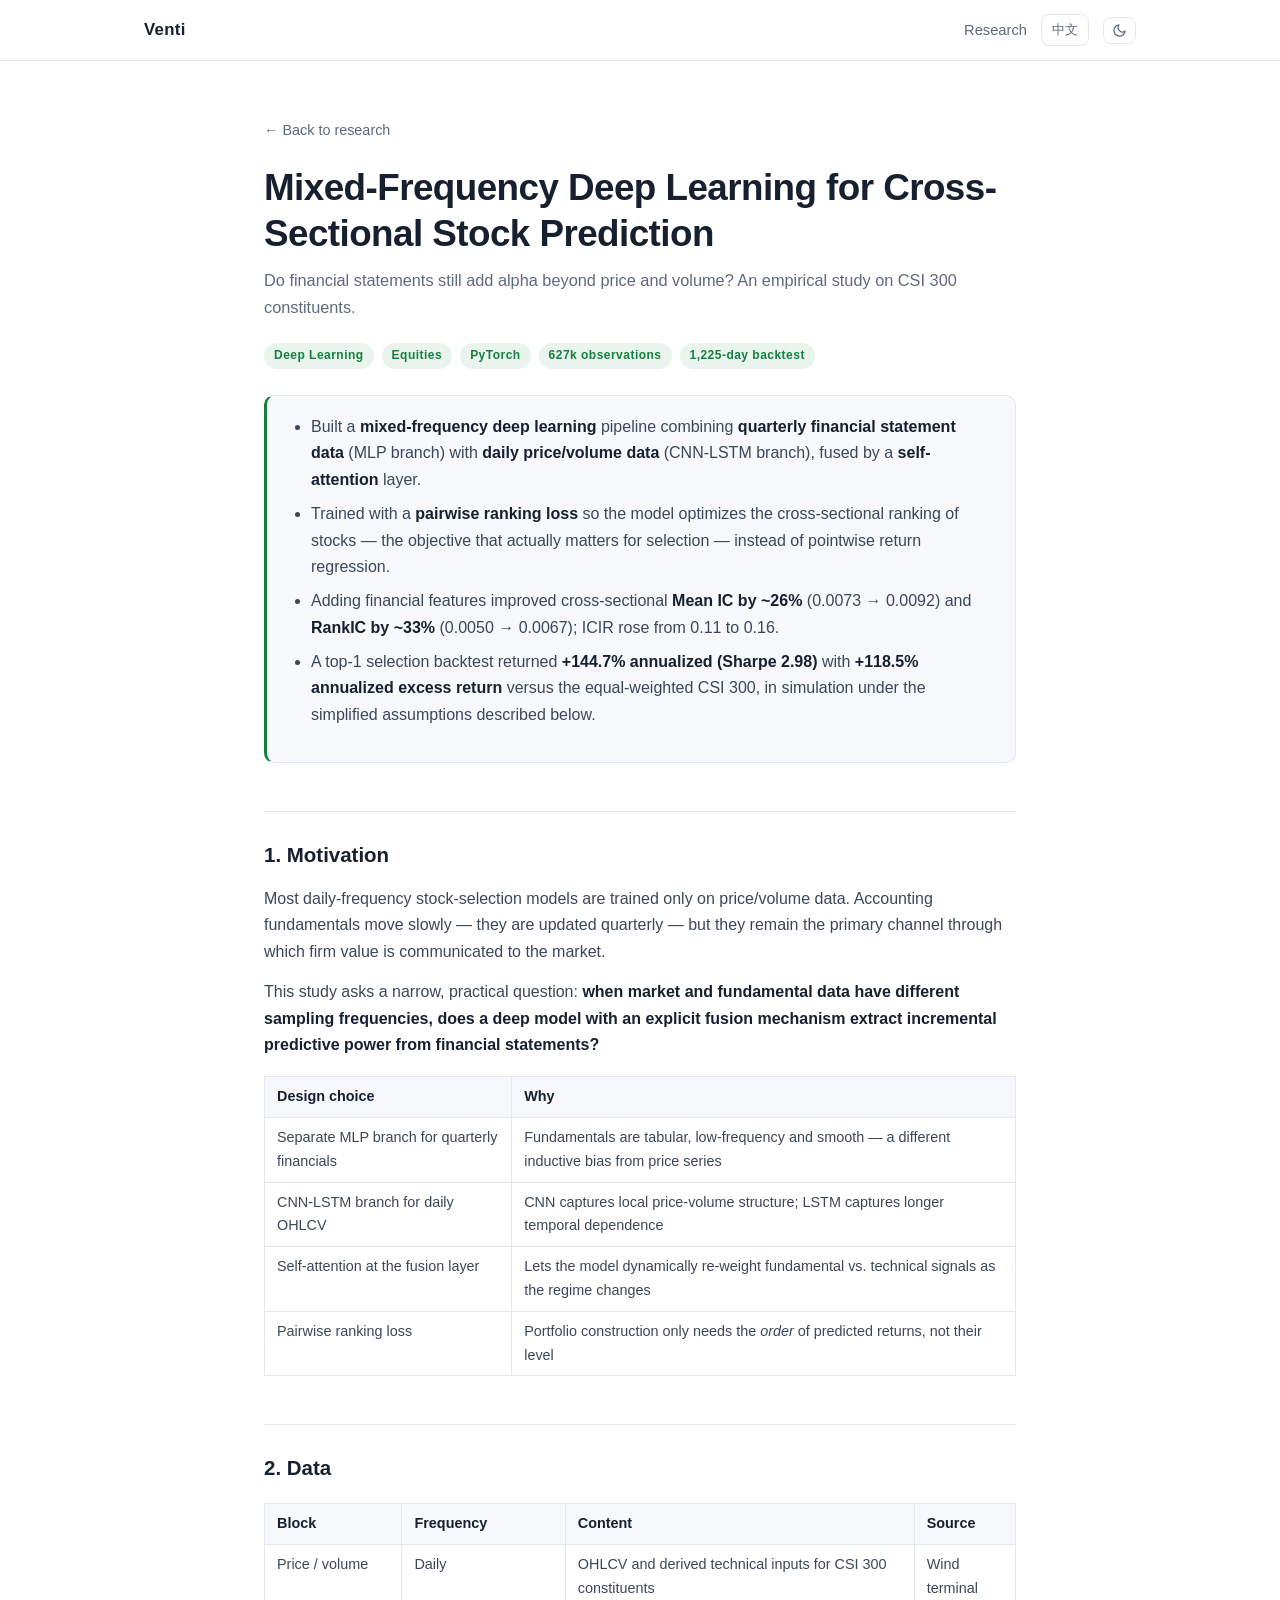
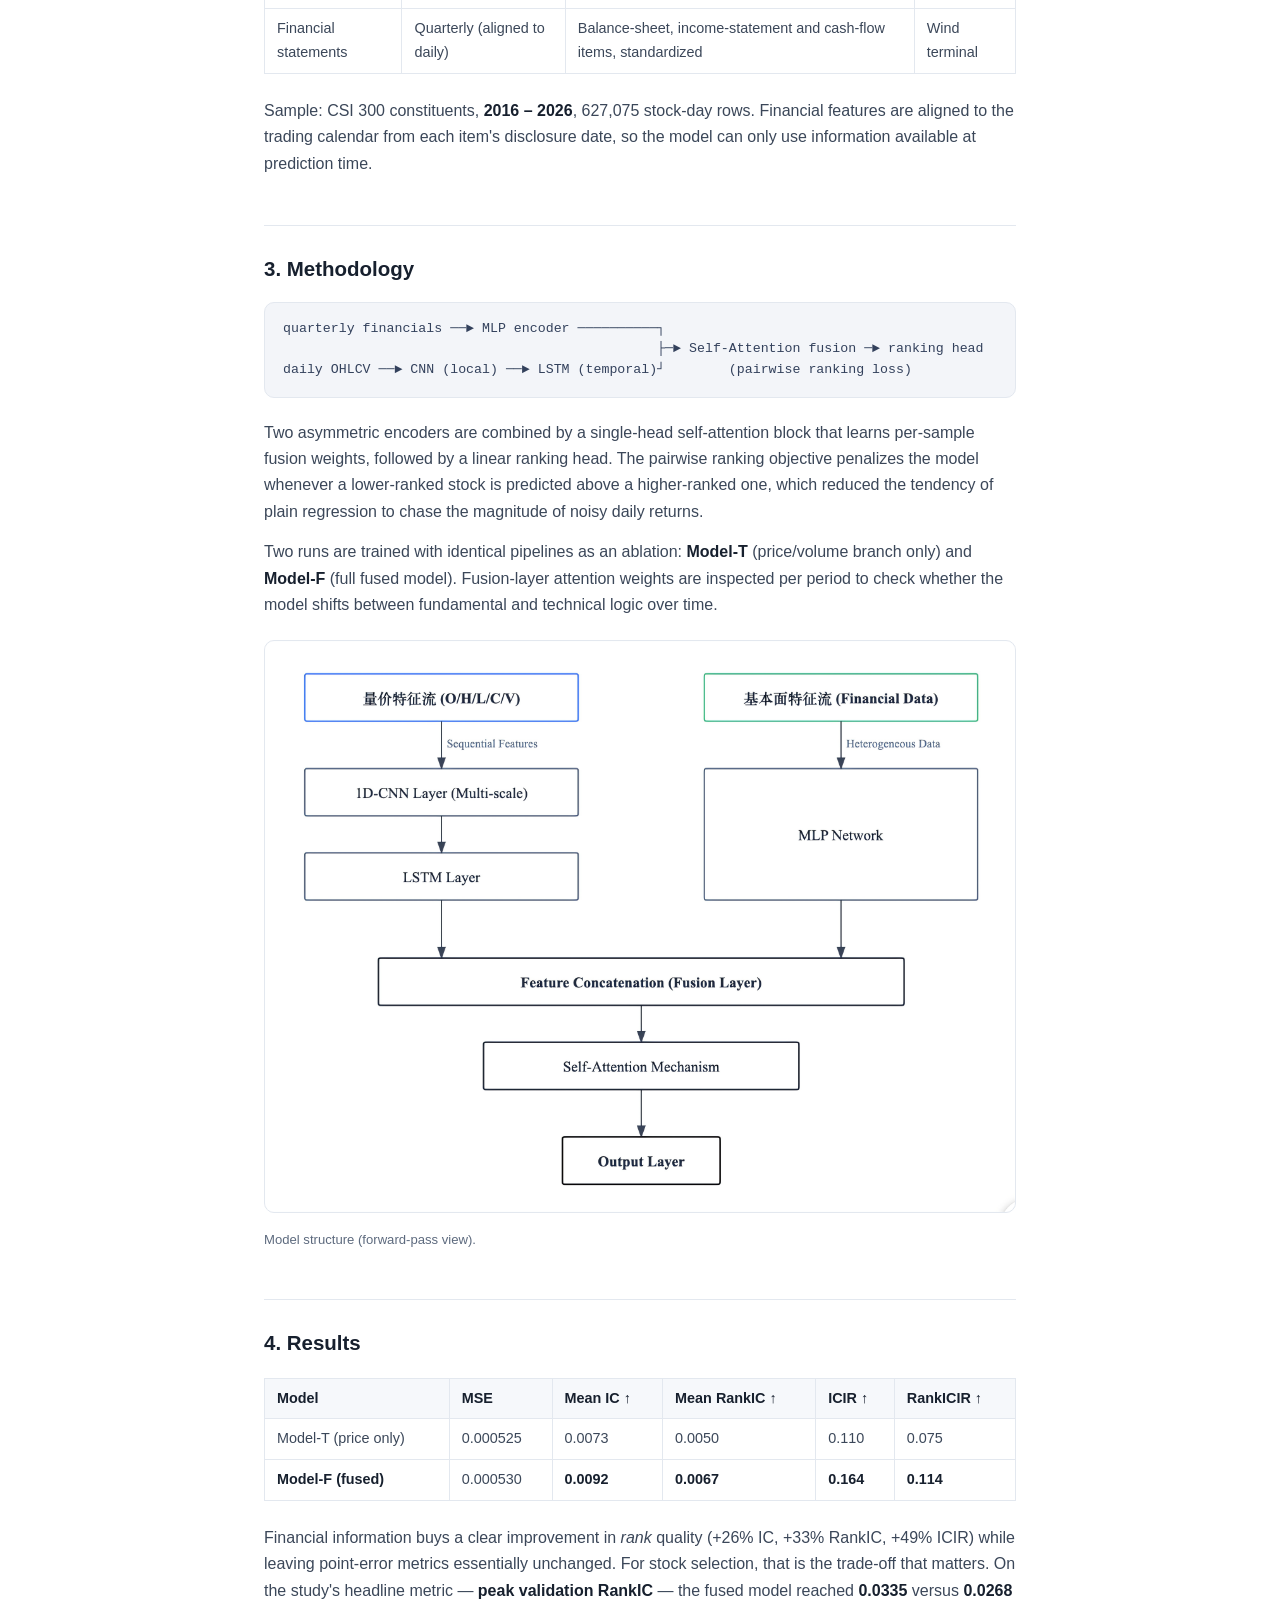
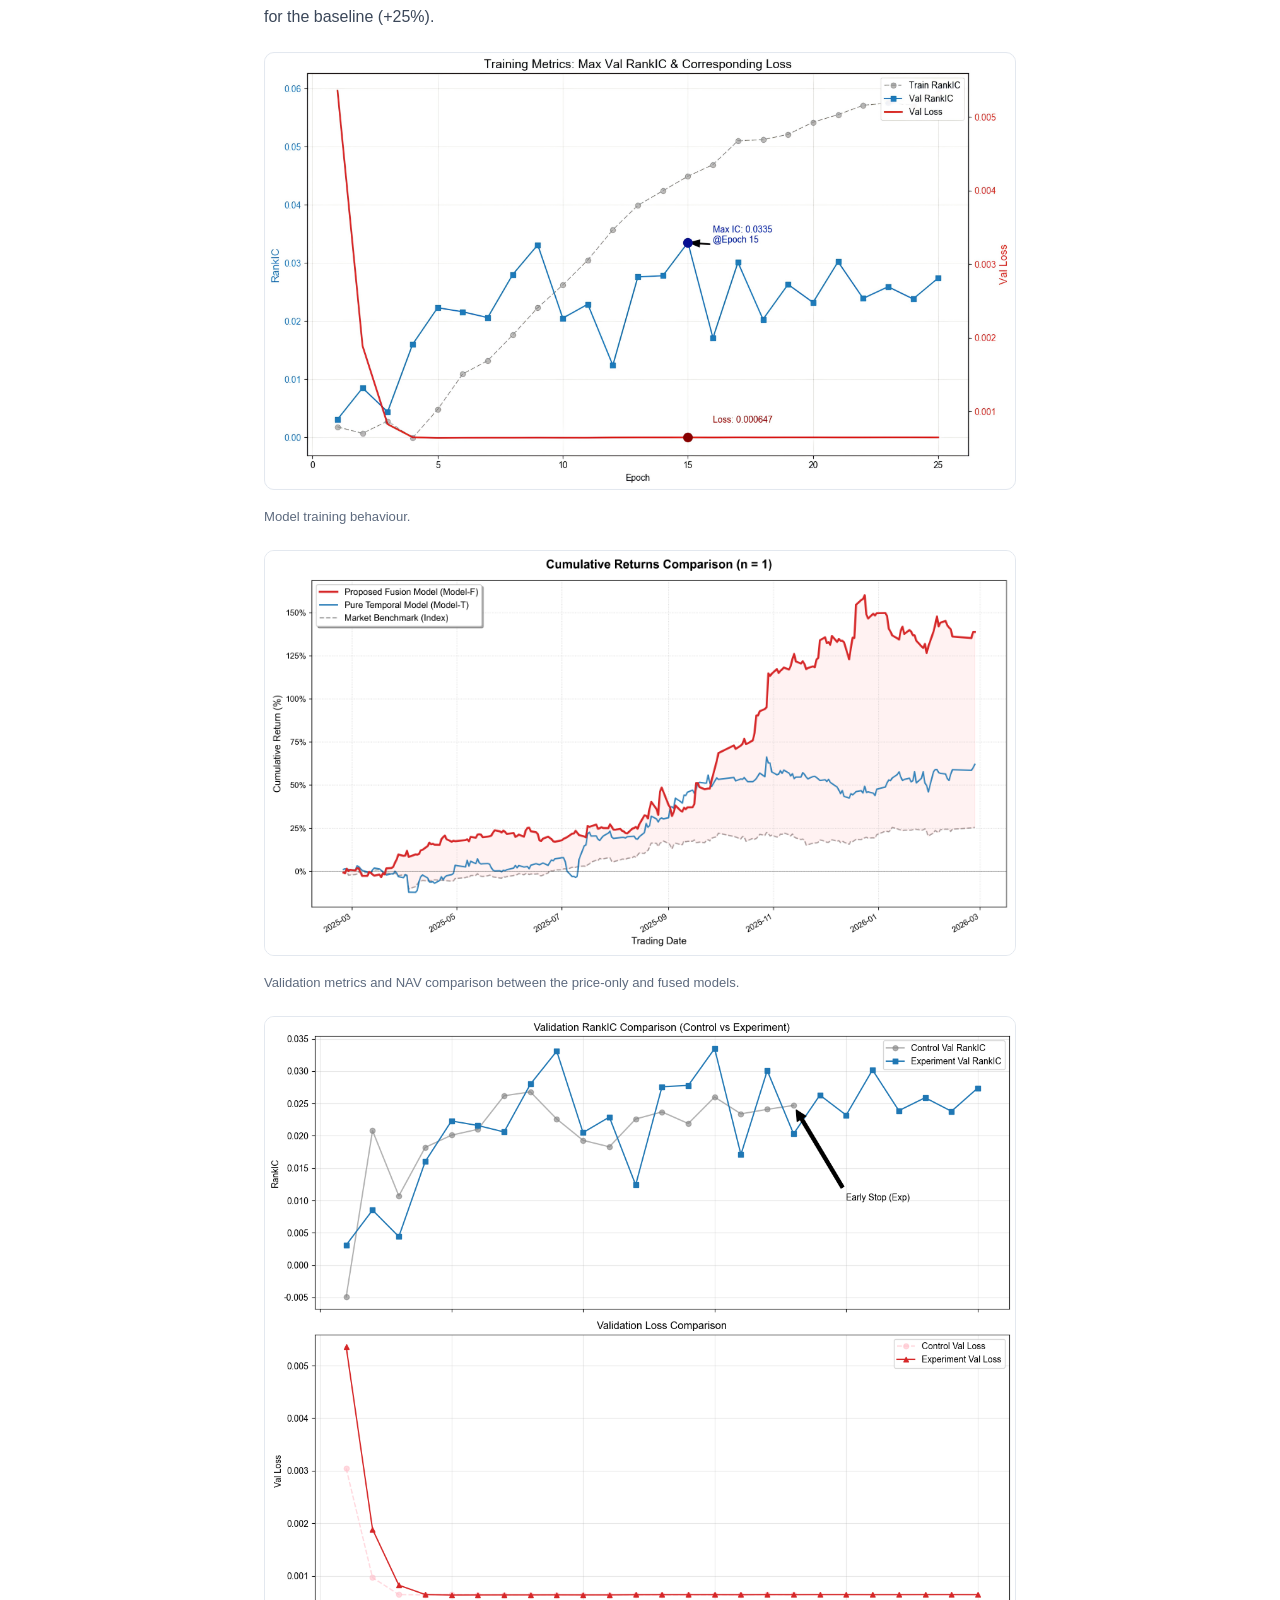
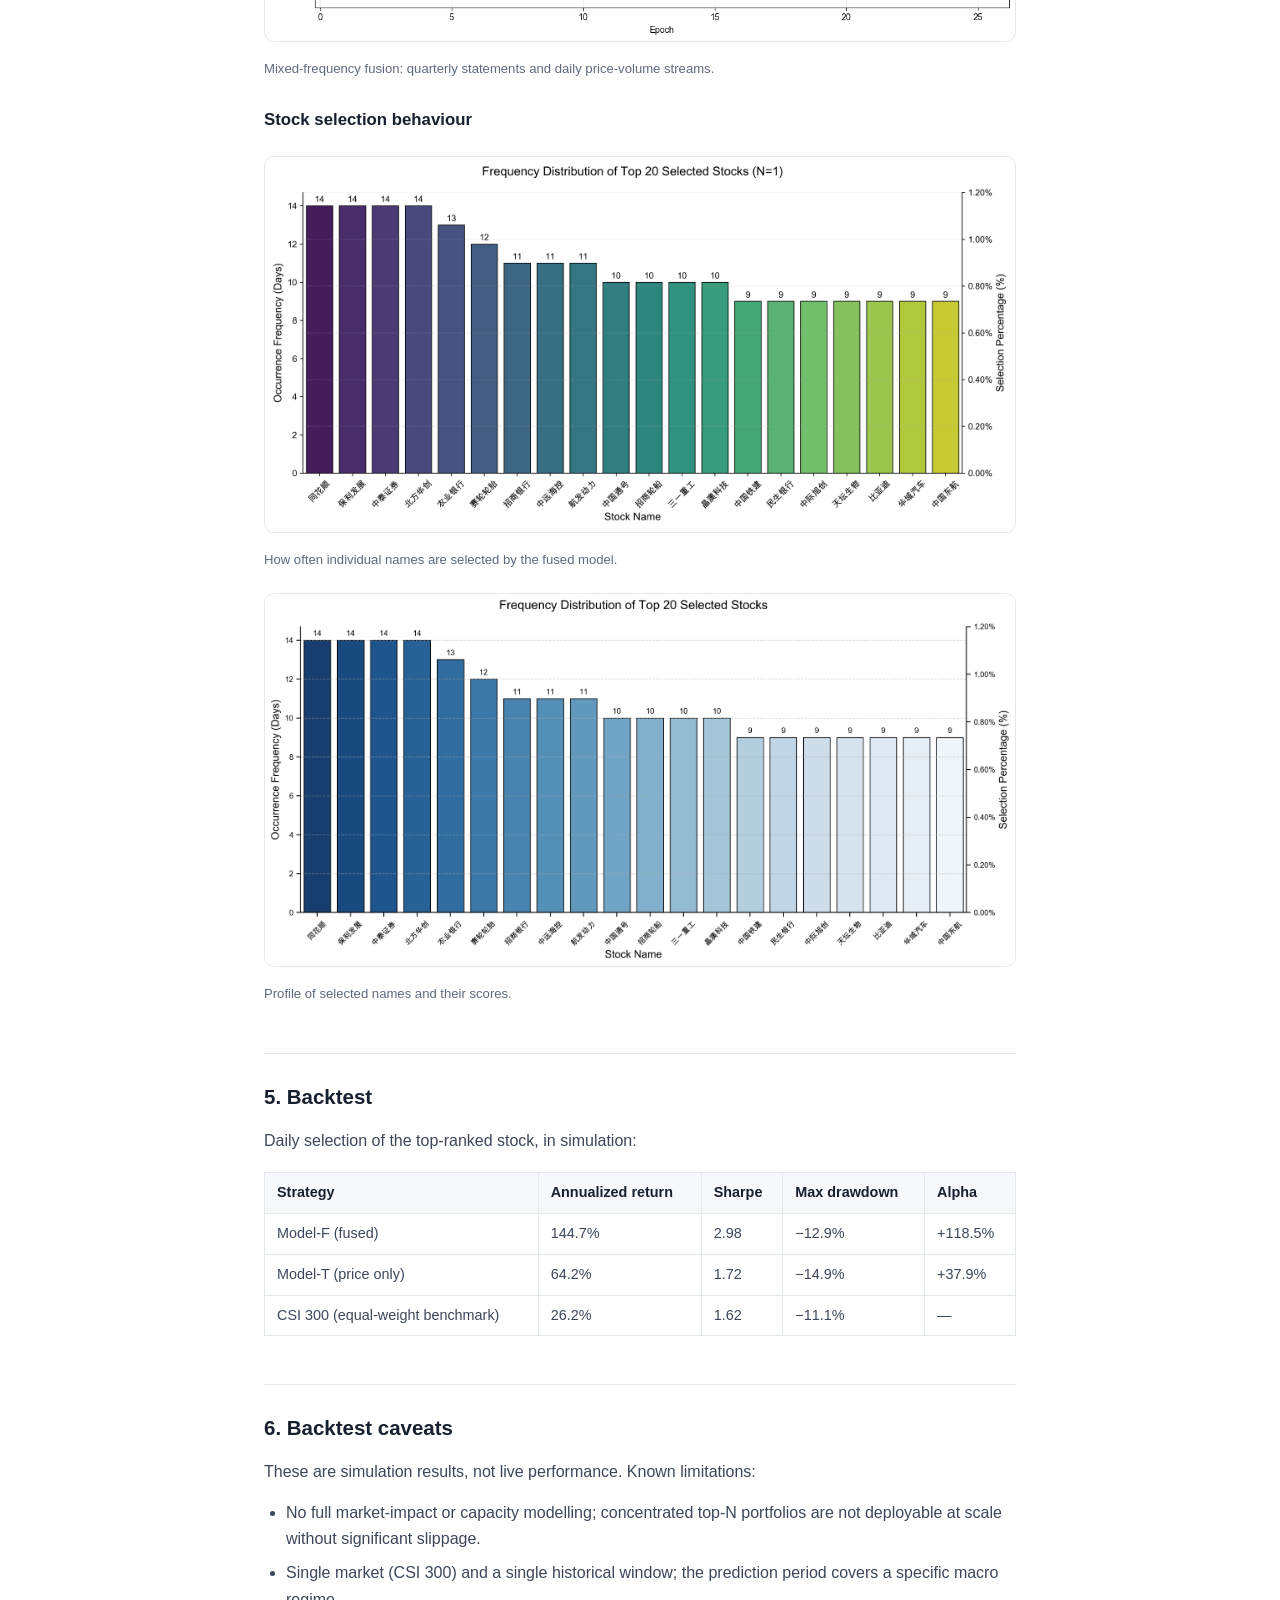
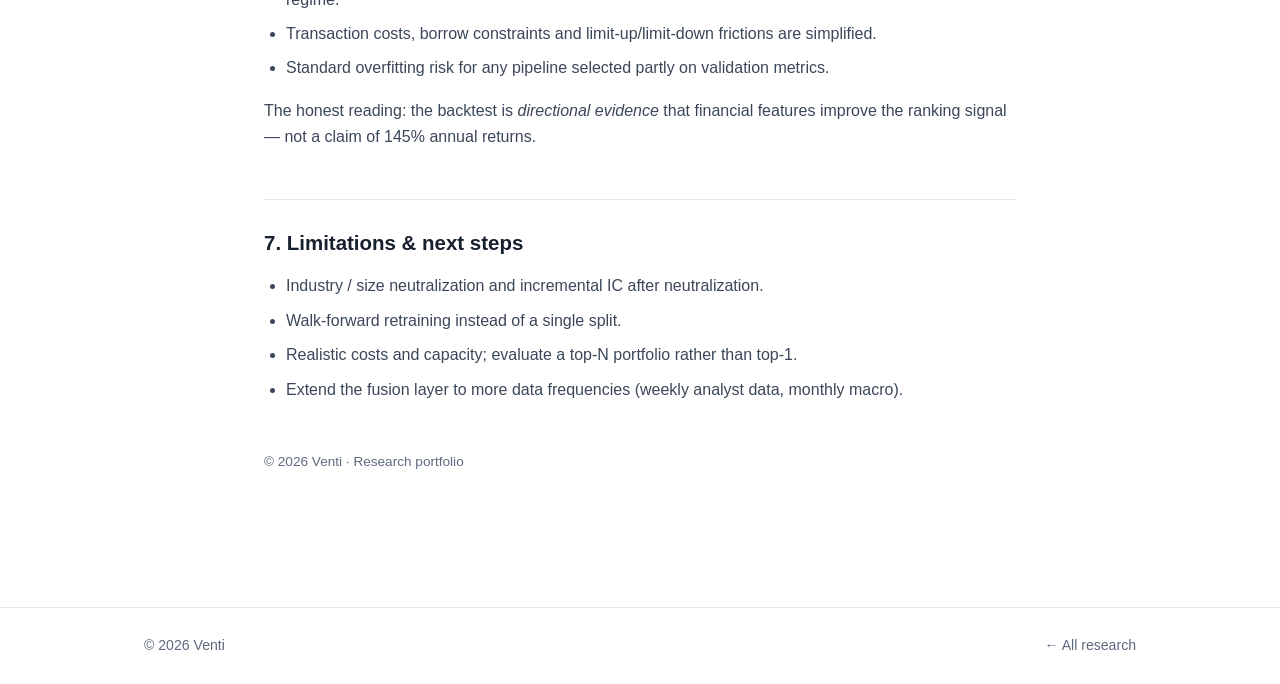
==== commit 9f69786c: "Stock report: use Table 9 (N=1) numbers; add model structure and training figures" ====
--- a/research/mixed-frequency-stock-prediction.html
+++ b/research/mixed-frequency-stock-prediction.html
@@ -5,7 +5,7 @@
   <meta name="viewport" content="width=device-width, initial-scale=1.0" />
   <title data-en="Mixed-Frequency Deep Learning for Stock Prediction — Venti" data-zh="混频深度学习与横截面股票预测 — Venti">Mixed-Frequency Deep Learning for Stock Prediction — Venti</title>
   <meta name="description" content="Do financial statements still add alpha beyond price and volume? A mixed-frequency deep learning study on CSI 300 constituents." />
-  <link rel="stylesheet" href="../styles.css" />
+  <link rel="stylesheet" href="../styles.css?v=2" />
   <link rel="icon" href="data:image/svg+xml,<svg xmlns='http://www.w3.org/2000/svg' viewBox='0 0 100 100'><rect width='100' height='100' rx='22' fill='%2315803d'/><text x='50' y='70' font-size='60' text-anchor='middle' fill='white' font-family='Arial'>V</text></svg>" />
   <script>
   (function () {
@@ -21,7 +21,7 @@
     }
   })();
   </script>
-  <script src="../site.js" defer></script>
+  <script src="../site.js?v=2" defer></script>
 </head>
 <body>
   <header class="nav">
@@ -50,13 +50,13 @@
         <li>Built a <strong>mixed-frequency deep learning</strong> pipeline combining <strong>quarterly financial statement data</strong> (MLP branch) with <strong>daily price/volume data</strong> (CNN-LSTM branch), fused by a <strong>self-attention</strong> layer.</li>
         <li>Trained with a <strong>pairwise ranking loss</strong> so the model optimizes the cross-sectional ranking of stocks — the objective that actually matters for selection — instead of pointwise return regression.</li>
         <li>Adding financial features improved cross-sectional <strong>Mean IC by ~26%</strong> (0.0073 → 0.0092) and <strong>RankIC by ~33%</strong> (0.0050 → 0.0067); ICIR rose from 0.11 to 0.16.</li>
-        <li>A top-10 portfolio backtest returned <strong>+69.3% annualized (Sharpe 3.28)</strong> with <strong>+43.1% annualized excess return</strong> versus the equal-weighted CSI 300, in simulation under the simplified assumptions described below.</li>
+        <li>A top-1 selection backtest returned <strong>+144.7% annualized (Sharpe 2.98)</strong> with <strong>+118.5% annualized excess return</strong> versus the equal-weighted CSI 300, in simulation under the simplified assumptions described below.</li>
       </ul>
       <ul class="lang-zh">
         <li>构建了<strong>混频深度学习</strong>流程：将<strong>季度财务数据</strong>（MLP 分支）与<strong>日频量价数据</strong>（CNN-LSTM 分支）通过<strong>自注意力</strong>层融合。</li>
         <li>采用<strong>成对排序损失</strong>训练，直接优化股票的横截面排序——这才是选股真正需要的目标，而非逐点收益率回归。</li>
         <li>引入财务特征后，横截面 <strong>Mean IC 提升约 26%</strong>（0.0073 → 0.0092），<strong>RankIC 提升约 33%</strong>（0.0050 → 0.0067），ICIR 从 0.11 升至 0.16。</li>
-        <li>Top-10 组合回测年化 <strong>+69.3%（夏普 3.28）</strong>，较等权沪深 300 年化超额 <strong>+43.1%</strong>——基于下文所述简化假设的模拟结果。</li>
+        <li>Top-1 选股回测年化 <strong>+144.7%（夏普 2.98）</strong>，较等权沪深 300 年化超额 <strong>+118.5%</strong>——基于下文所述简化假设的模拟结果。</li>
       </ul>
     </div>
 
@@ -150,6 +150,11 @@
       我们会按时期检查融合层注意力权重，观察模型是否在市场环境变化时在基本面与技术面逻辑之间切换。
     </p>
 
+    <figure>
+      <img src="../assets/stock/model-structure.png" alt="Model structure" loading="lazy" />
+      <figcaption><span class="lang-en">Model structure (forward-pass view).</span><span class="lang-zh">模型结构（前向传播视角）。</span></figcaption>
+    </figure>
+
     <h2><span class="lang-en">4. Results</span><span class="lang-zh">4. 结果</span></h2>
     <div class="lang-en">
       <table>
@@ -179,6 +184,11 @@
     </p>
 
     <figure>
+      <img src="../assets/stock/training.png" alt="Model training behaviour" loading="lazy" />
+      <figcaption><span class="lang-en">Model training behaviour.</span><span class="lang-zh">模型训练效果。</span></figcaption>
+    </figure>
+
+    <figure>
       <img src="../assets/stock/model_comparison_nav.png" alt="Model comparison" loading="lazy" />
       <figcaption><span class="lang-en">Validation metrics and NAV comparison between the price-only and fused models.</span><span class="lang-zh">纯量价模型与融合模型的验证指标与净值对比。</span></figcaption>
     </figure>
@@ -199,26 +209,24 @@
     </figure>
 
     <h2><span class="lang-en">5. Backtest</span><span class="lang-zh">5. 回测</span></h2>
-    <p class="lang-en">Daily selection of the top-10 ranked stocks, in simulation:</p>
-    <p class="lang-zh">每日选取排名前 10 的股票（模拟回测）：</p>
+    <p class="lang-en">Daily selection of the top-ranked stock, in simulation:</p>
+    <p class="lang-zh">每日选取排名最高的股票（模拟回测）：</p>
     <div class="lang-en">
       <table>
         <tr><th>Strategy</th><th>Annualized return</th><th>Sharpe</th><th>Max drawdown</th><th>Alpha</th></tr>
-        <tr><td>Model-F (fused)</td><td>69.3%</td><td>3.28</td><td>−11.1%</td><td>+43.1%</td></tr>
-        <tr><td>Model-T (price only)</td><td>50.8%</td><td>2.31</td><td>−12.6%</td><td>+24.5%</td></tr>
+        <tr><td>Model-F (fused)</td><td>144.7%</td><td>2.98</td><td>−12.9%</td><td>+118.5%</td></tr>
+        <tr><td>Model-T (price only)</td><td>64.2%</td><td>1.72</td><td>−14.9%</td><td>+37.9%</td></tr>
         <tr><td>CSI 300 (equal-weight benchmark)</td><td>26.2%</td><td>1.62</td><td>−11.1%</td><td>—</td></tr>
       </table>
     </div>
     <div class="lang-zh">
       <table>
         <tr><th>策略</th><th>年化收益</th><th>夏普</th><th>最大回撤</th><th>Alpha</th></tr>
-        <tr><td>Model-F（融合）</td><td>69.3%</td><td>3.28</td><td>−11.1%</td><td>+43.1%</td></tr>
-        <tr><td>Model-T（仅量价）</td><td>50.8%</td><td>2.31</td><td>−12.6%</td><td>+24.5%</td></tr>
+        <tr><td>Model-F（融合）</td><td>144.7%</td><td>2.98</td><td>−12.9%</td><td>+118.5%</td></tr>
+        <tr><td>Model-T（仅量价）</td><td>64.2%</td><td>1.72</td><td>−14.9%</td><td>+37.9%</td></tr>
         <tr><td>沪深 300（等权基准）</td><td>26.2%</td><td>1.62</td><td>−11.1%</td><td>—</td></tr>
       </table>
     </div>
-    <p class="lang-en">For reference, the extreme top-1 configuration returned 144.7% annualized (Sharpe 2.98), but concentrating in a single name is not deployable at scale — the top-10 configuration above is the headline result.</p>
-    <p class="lang-zh">作为参考，极端的 top-1 配置年化收益为 144.7%（夏普 2.98），但单票集中不可规模化部署；上表 top-10 配置为主要结果。</p>
 
     <h2><span class="lang-en">6. Backtest caveats</span><span class="lang-zh">6. 回测局限</span></h2>
     <p class="lang-en">These are simulation results, not live performance. Known limitations:</p>
--- a/styles.css
+++ b/styles.css
@@ -94,6 +94,22 @@
   letter-spacing: 0.14em; text-transform: uppercase; margin-bottom: 18px;
 }
 .hero h1 { font-size: clamp(2.6rem, 6vw, 4rem); line-height: 1.08; font-weight: 800; letter-spacing: -0.03em; }
+.hero-grid { display: grid; grid-template-columns: minmax(0, 1.5fr) minmax(300px, 1fr); gap: 48px; align-items: start; }
+.hero-edu {
+  background: var(--surface); border: 1px solid var(--border);
+  border-radius: var(--radius); padding: 26px 28px;
+}
+.edu-label {
+  font-size: 0.8rem; font-weight: 700; letter-spacing: 0.08em;
+  text-transform: uppercase; color: var(--accent); margin-bottom: 16px;
+}
+.edu-item { margin-bottom: 14px; }
+.edu-item .school { font-size: 0.95rem; font-weight: 600; color: var(--text); }
+.edu-item .degree { font-size: 0.85rem; color: var(--muted); }
+.hero-edu .courses {
+  font-size: 0.8rem; color: var(--muted); line-height: 1.75;
+  border-top: 1px solid var(--border); padding-top: 14px; margin-top: 4px;
+}
 .slogan { font-size: clamp(1.15rem, 2.4vw, 1.5rem); line-height: 1.45; font-weight: 600; letter-spacing: -0.01em; color: var(--text); margin-top: 14px; max-width: 760px; }
 .lede { color: var(--muted); font-size: 1.08rem; max-width: 640px; margin-top: 20px; }
 .hero-links { margin-top: 32px; display: flex; gap: 12px; flex-wrap: wrap; }
@@ -157,6 +173,10 @@
 }
 .footer a { color: var(--muted); }
 .footer a:hover { color: var(--text); }
+
+@media (max-width: 900px) {
+  .hero-grid { grid-template-columns: 1fr; gap: 32px; }
+}
 
 @media (max-width: 760px) {
   .card { grid-template-columns: 1fr; }
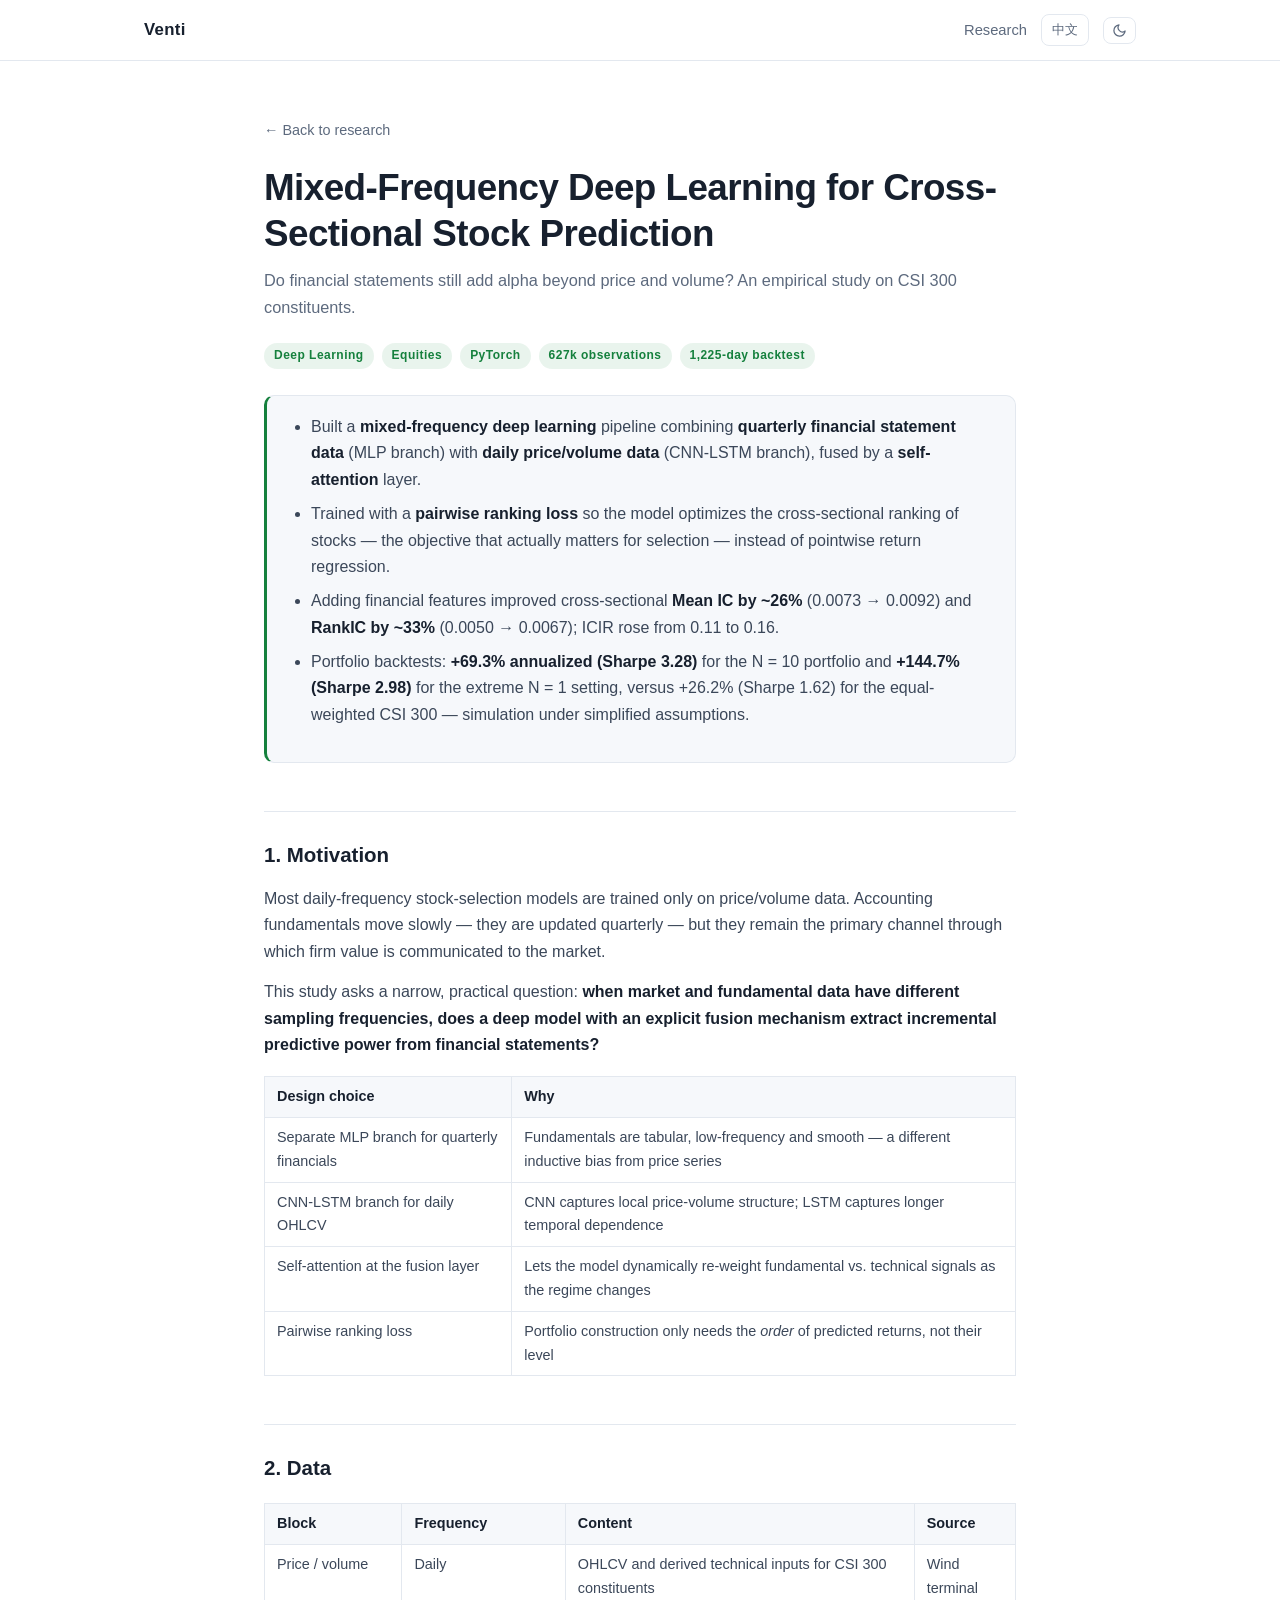
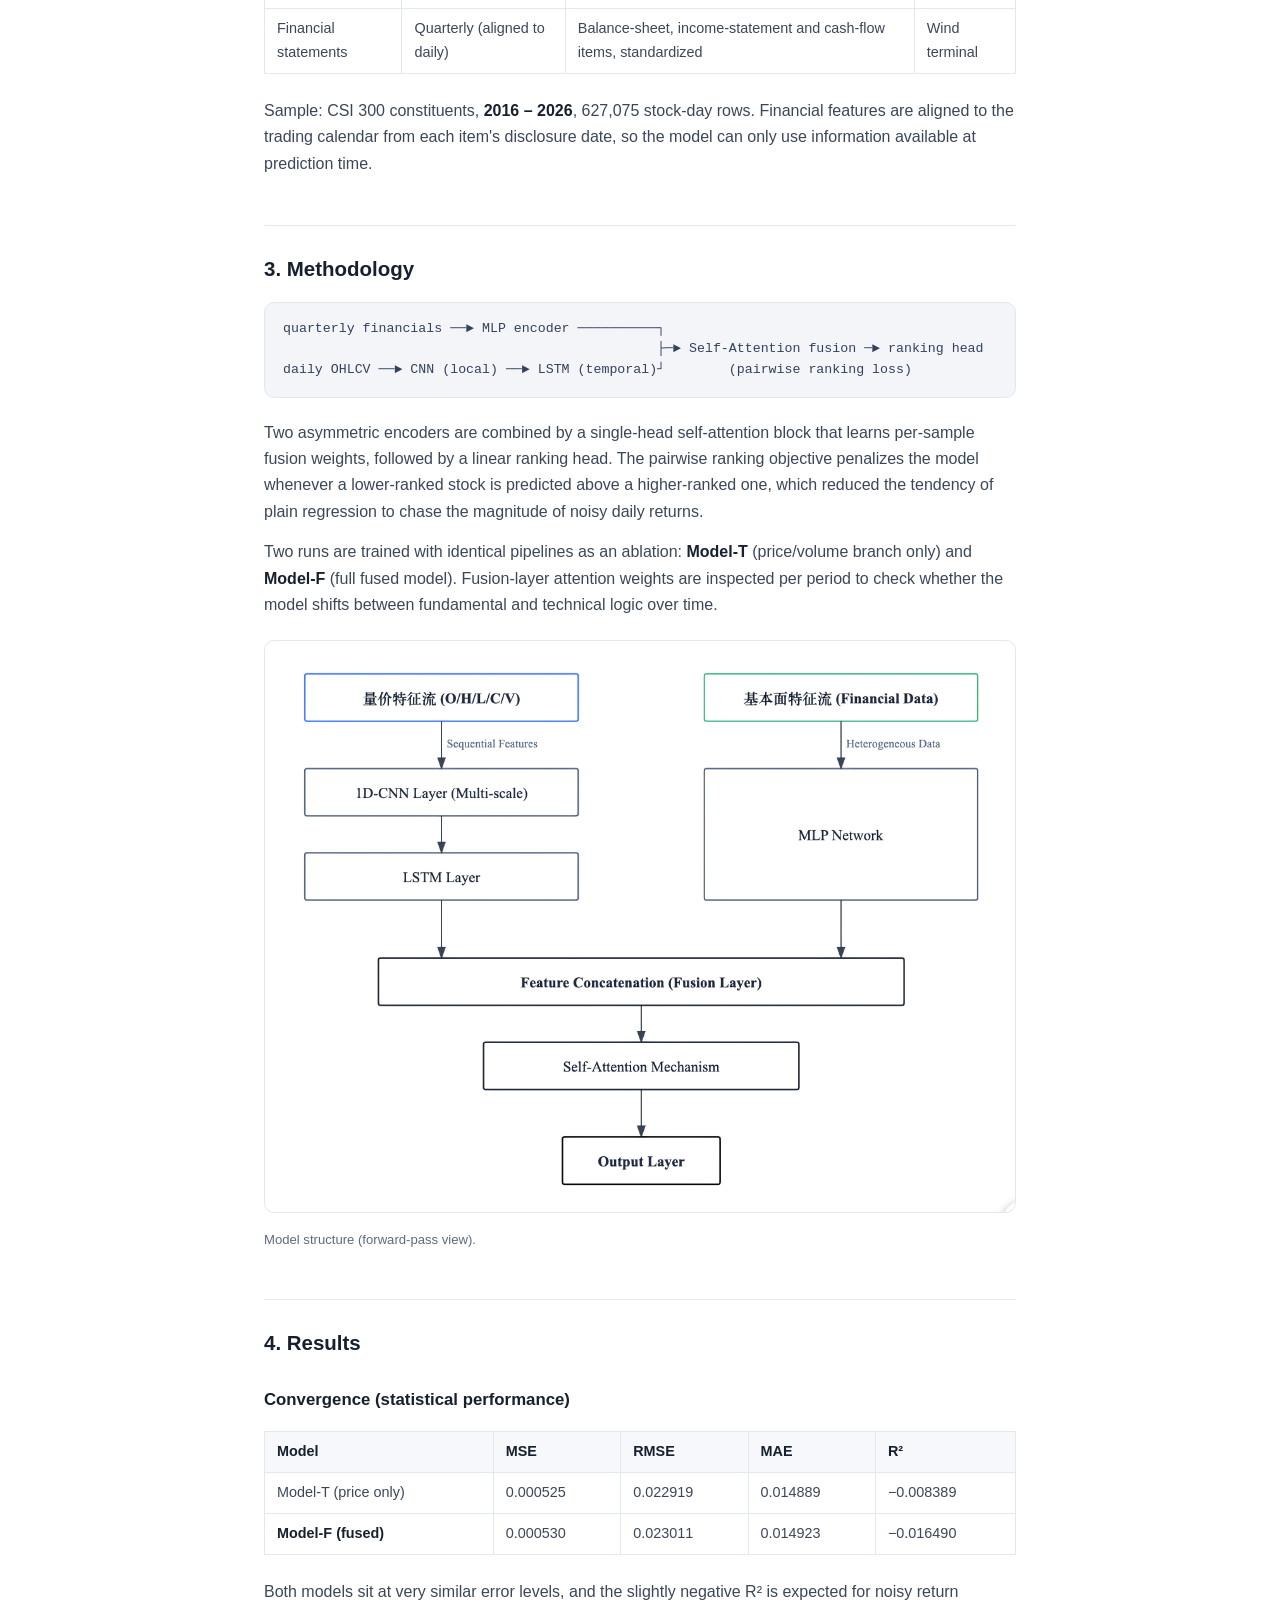
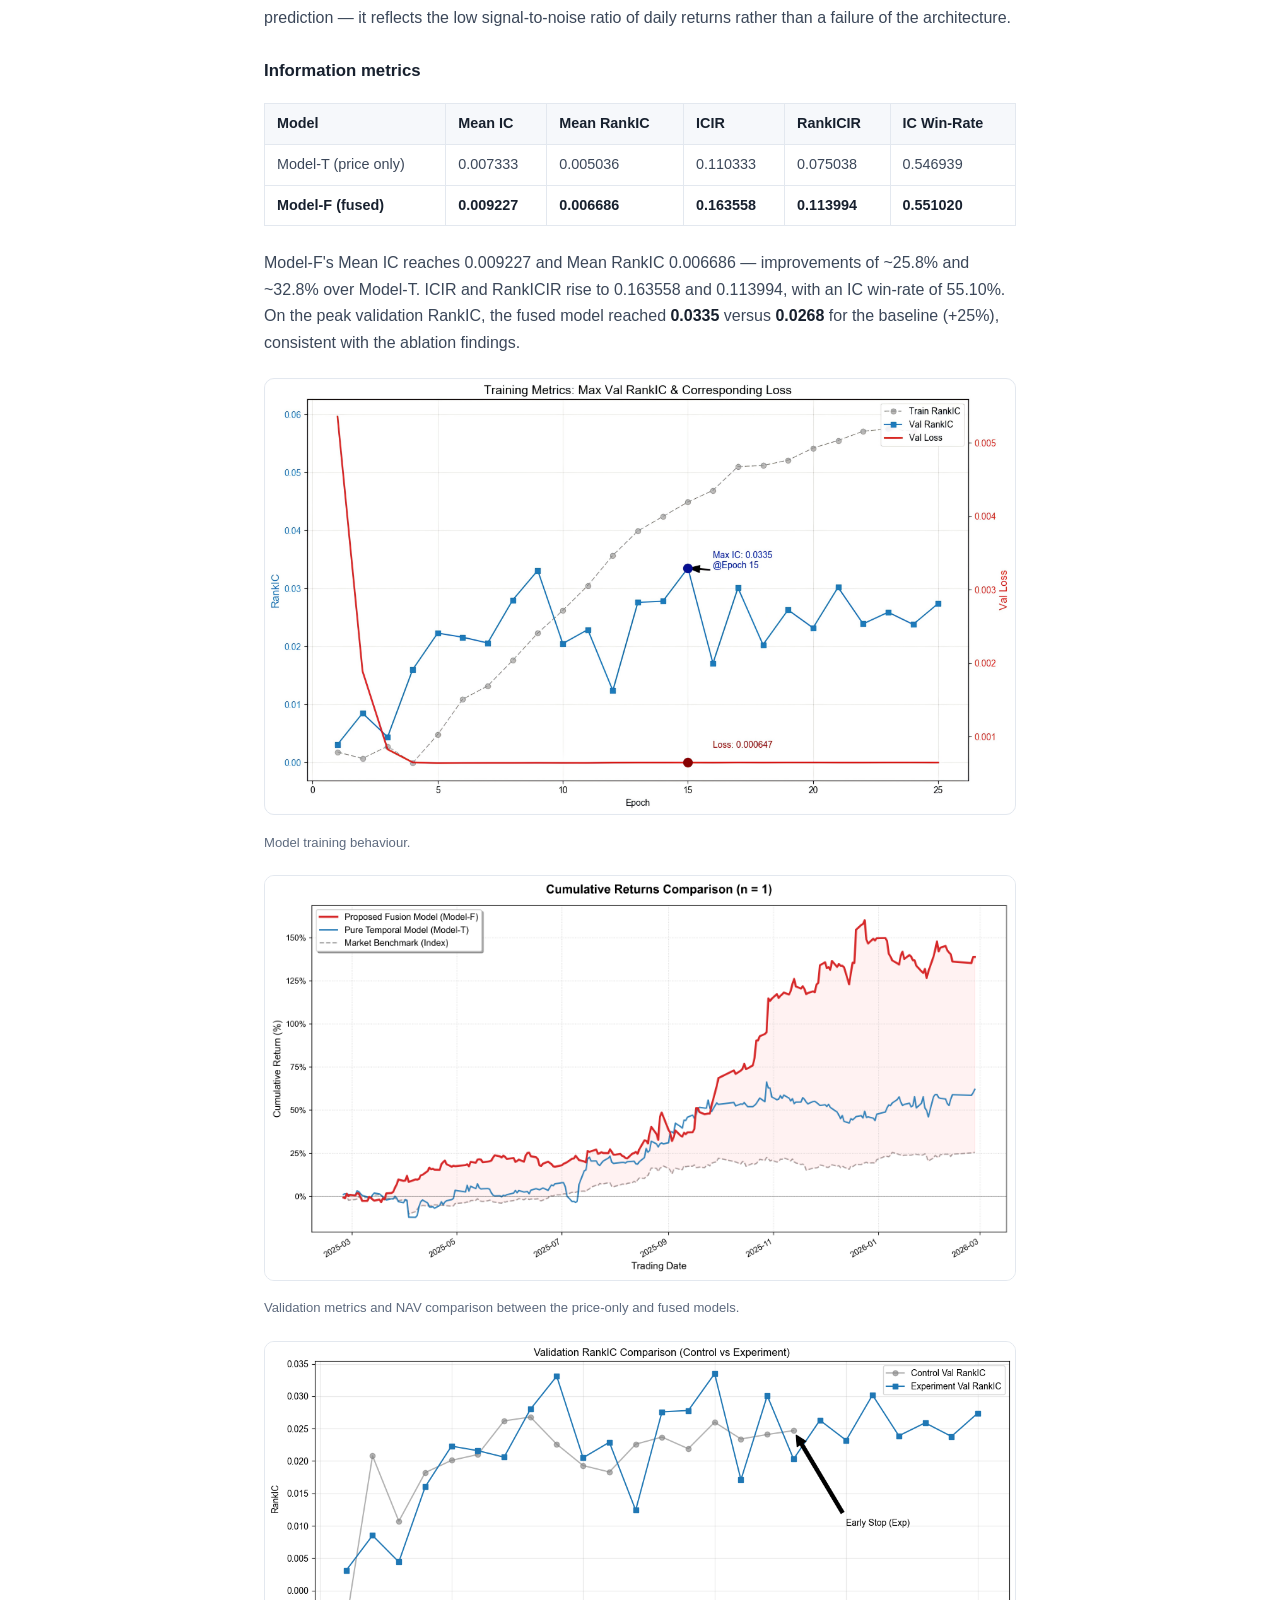
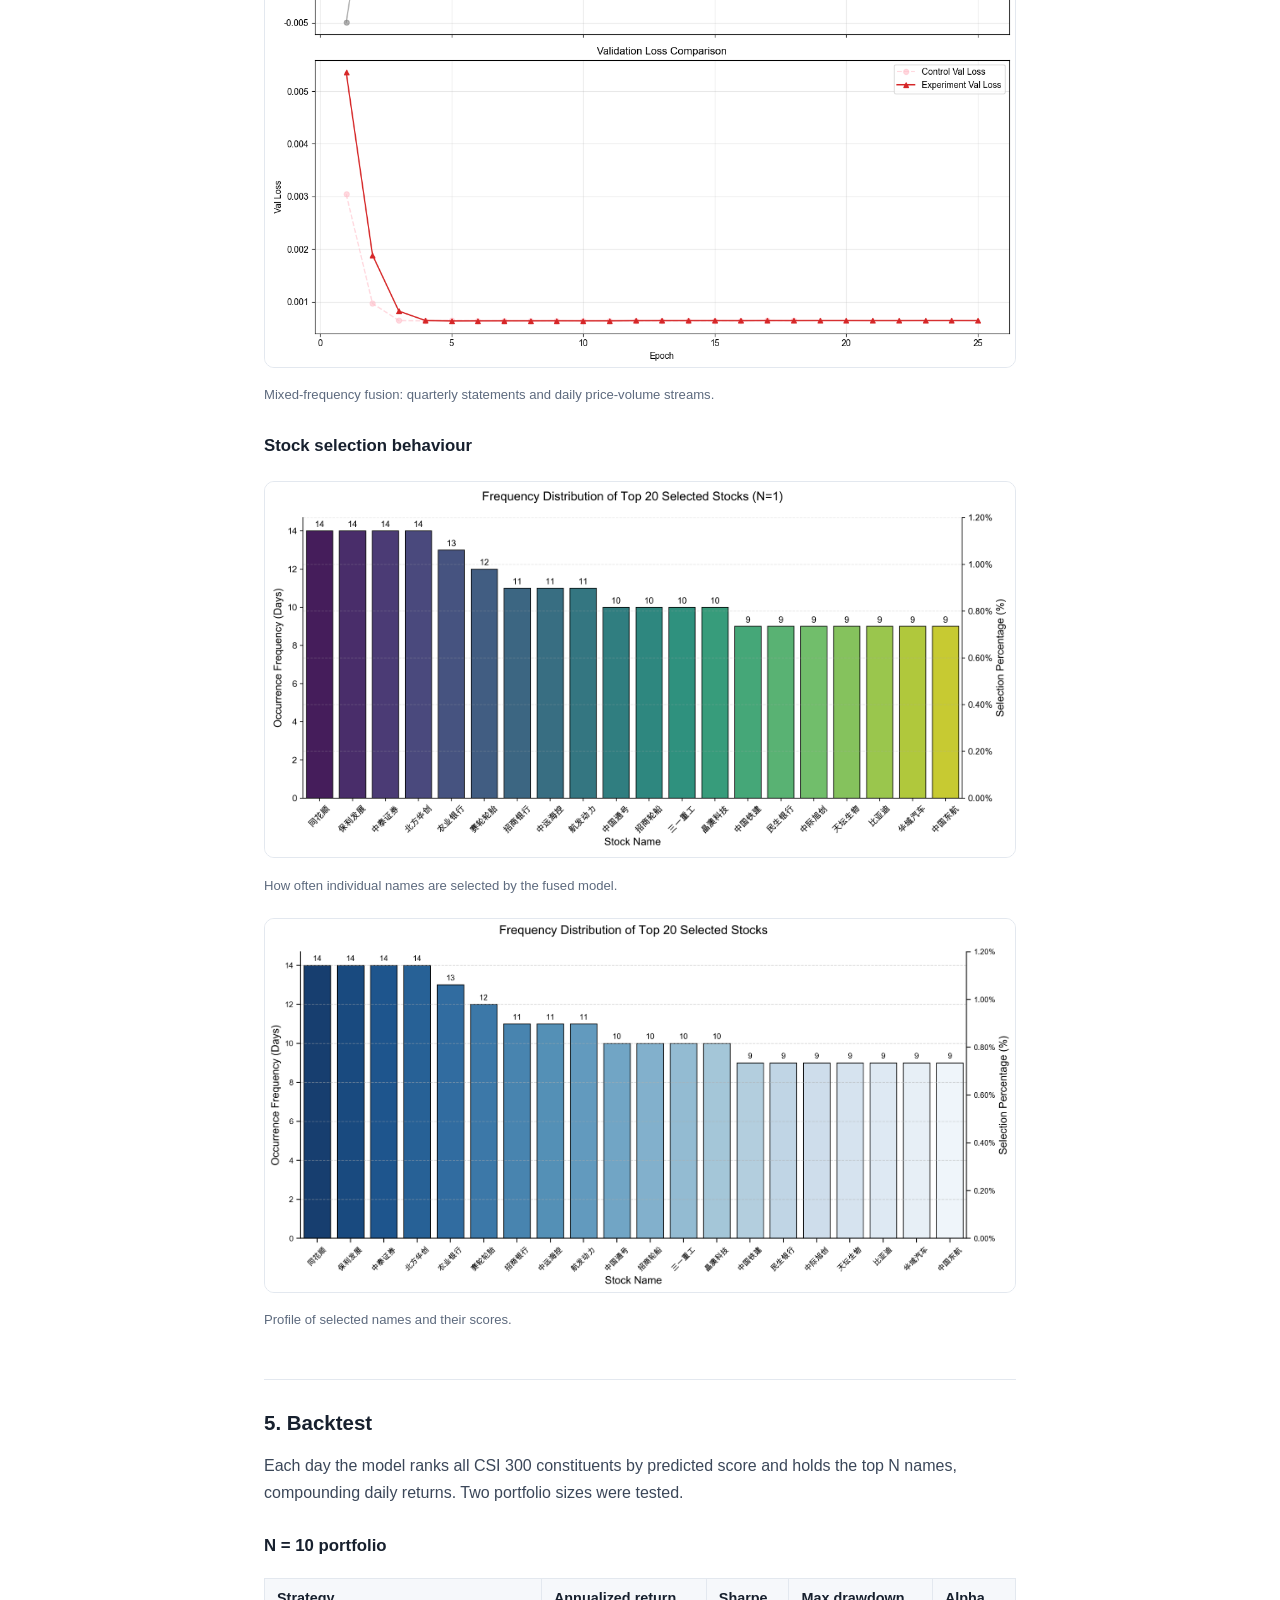
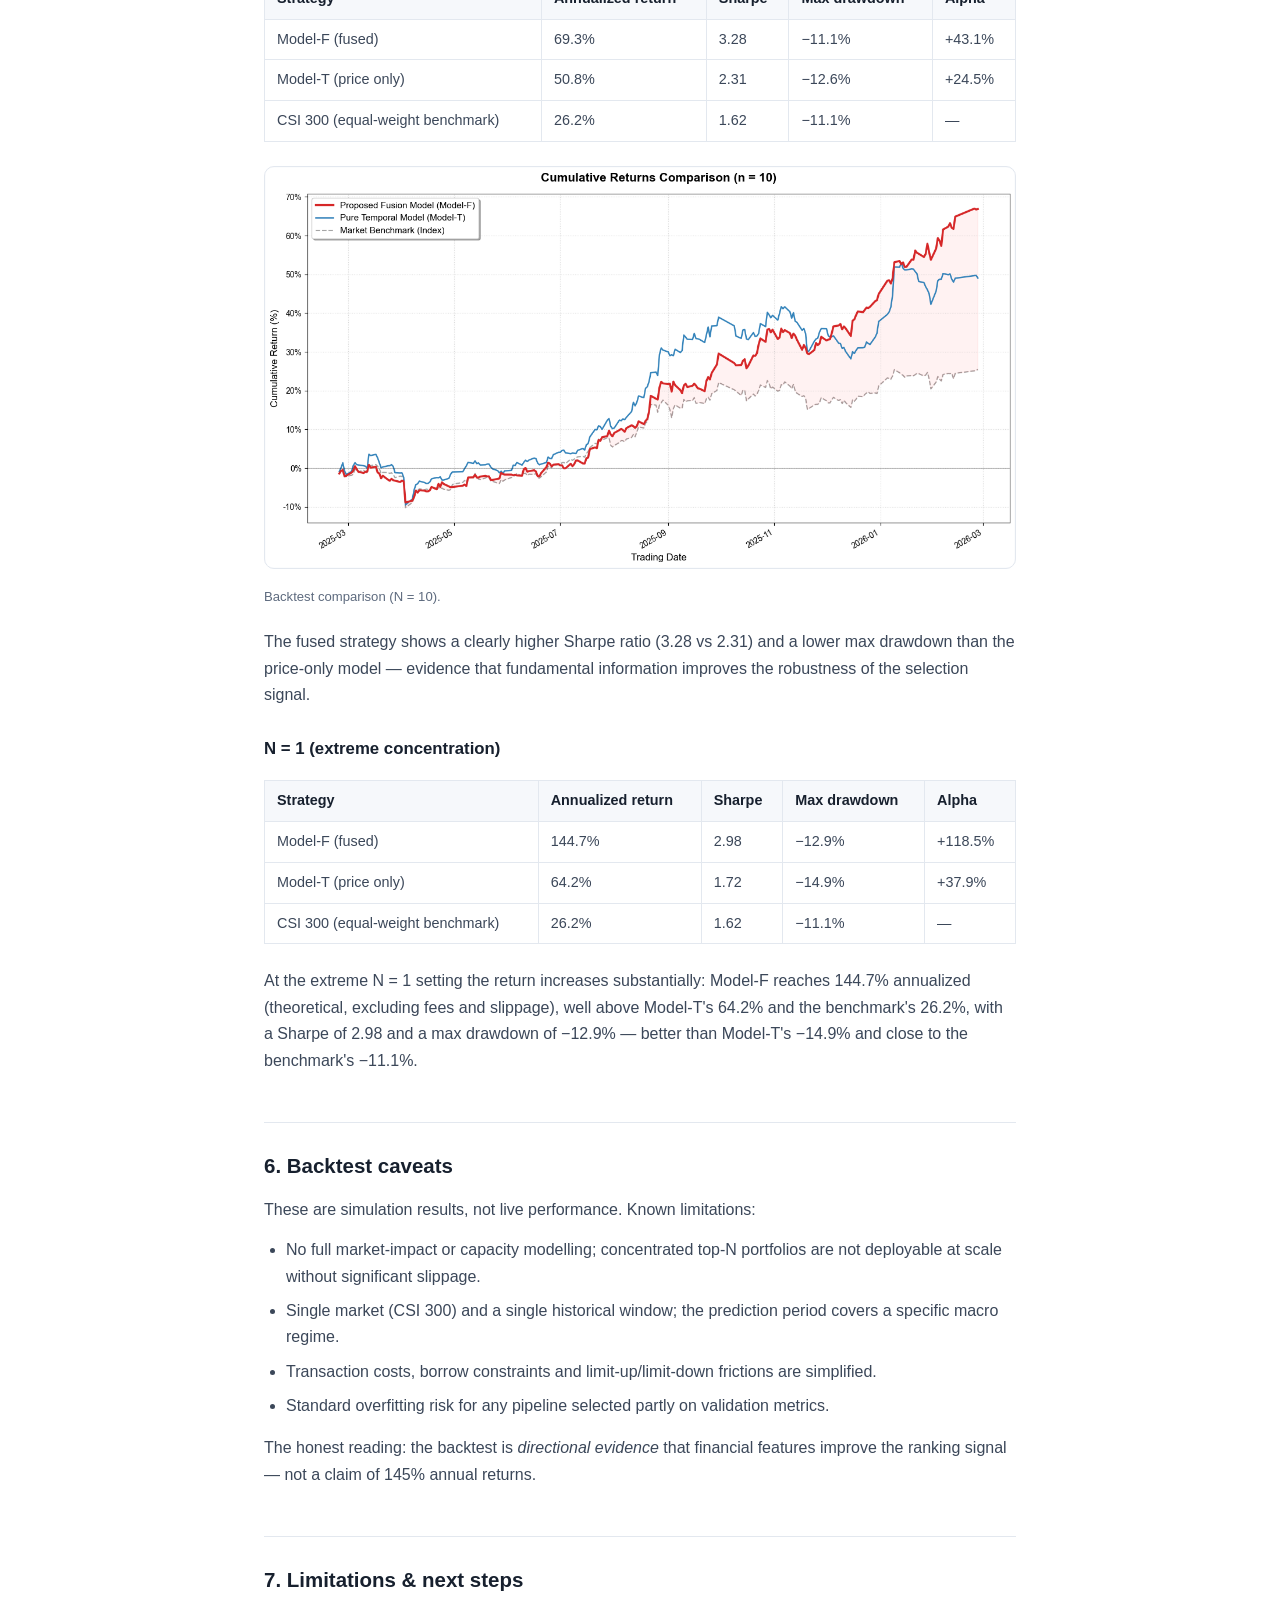
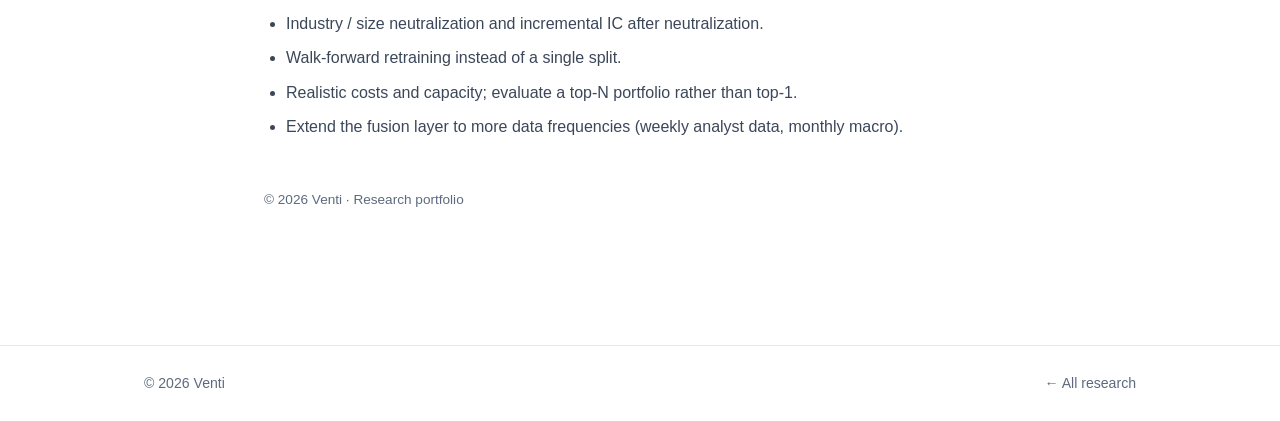
==== commit 5d4055ae: "Stock report: follow thesis structure (Tables 6-9, Figures 1/2/4, N=10 and N=1 backtests)" ====
--- a/research/mixed-frequency-stock-prediction.html
+++ b/research/mixed-frequency-stock-prediction.html
@@ -50,13 +50,13 @@
         <li>Built a <strong>mixed-frequency deep learning</strong> pipeline combining <strong>quarterly financial statement data</strong> (MLP branch) with <strong>daily price/volume data</strong> (CNN-LSTM branch), fused by a <strong>self-attention</strong> layer.</li>
         <li>Trained with a <strong>pairwise ranking loss</strong> so the model optimizes the cross-sectional ranking of stocks — the objective that actually matters for selection — instead of pointwise return regression.</li>
         <li>Adding financial features improved cross-sectional <strong>Mean IC by ~26%</strong> (0.0073 → 0.0092) and <strong>RankIC by ~33%</strong> (0.0050 → 0.0067); ICIR rose from 0.11 to 0.16.</li>
-        <li>A top-1 selection backtest returned <strong>+144.7% annualized (Sharpe 2.98)</strong> with <strong>+118.5% annualized excess return</strong> versus the equal-weighted CSI 300, in simulation under the simplified assumptions described below.</li>
+        <li>Portfolio backtests: <strong>+69.3% annualized (Sharpe 3.28)</strong> for the N = 10 portfolio and <strong>+144.7% (Sharpe 2.98)</strong> for the extreme N = 1 setting, versus +26.2% (Sharpe 1.62) for the equal-weighted CSI 300 — simulation under simplified assumptions.</li>
       </ul>
       <ul class="lang-zh">
         <li>构建了<strong>混频深度学习</strong>流程：将<strong>季度财务数据</strong>（MLP 分支）与<strong>日频量价数据</strong>（CNN-LSTM 分支）通过<strong>自注意力</strong>层融合。</li>
         <li>采用<strong>成对排序损失</strong>训练，直接优化股票的横截面排序——这才是选股真正需要的目标，而非逐点收益率回归。</li>
         <li>引入财务特征后，横截面 <strong>Mean IC 提升约 26%</strong>（0.0073 → 0.0092），<strong>RankIC 提升约 33%</strong>（0.0050 → 0.0067），ICIR 从 0.11 升至 0.16。</li>
-        <li>Top-1 选股回测年化 <strong>+144.7%（夏普 2.98）</strong>，较等权沪深 300 年化超额 <strong>+118.5%</strong>——基于下文所述简化假设的模拟结果。</li>
+        <li>组合回测：N = 10 年化 <strong>+69.3%（夏普 3.28）</strong>，极端 N = 1 配置年化 <strong>+144.7%（夏普 2.98）</strong>，等权沪深 300 基准为 +26.2%（夏普 1.62）——基于简化假设的模拟结果。</li>
       </ul>
     </div>
 
@@ -156,31 +156,57 @@
     </figure>
 
     <h2><span class="lang-en">4. Results</span><span class="lang-zh">4. 结果</span></h2>
-    <div class="lang-en">
-      <table>
-        <tr><th>Model</th><th>MSE</th><th>Mean IC ↑</th><th>Mean RankIC ↑</th><th>ICIR ↑</th><th>RankICIR ↑</th></tr>
-        <tr><td>Model-T (price only)</td><td>0.000525</td><td>0.0073</td><td>0.0050</td><td>0.110</td><td>0.075</td></tr>
-        <tr><td><strong>Model-F (fused)</strong></td><td>0.000530</td><td><strong>0.0092</strong></td><td><strong>0.0067</strong></td><td><strong>0.164</strong></td><td><strong>0.114</strong></td></tr>
-      </table>
-    </div>
-    <div class="lang-zh">
-      <table>
-        <tr><th>模型</th><th>MSE</th><th>Mean IC ↑</th><th>Mean RankIC ↑</th><th>ICIR ↑</th><th>RankICIR ↑</th></tr>
-        <tr><td>Model-T（仅量价）</td><td>0.000525</td><td>0.0073</td><td>0.0050</td><td>0.110</td><td>0.075</td></tr>
-        <tr><td><strong>Model-F（融合）</strong></td><td>0.000530</td><td><strong>0.0092</strong></td><td><strong>0.0067</strong></td><td><strong>0.164</strong></td><td><strong>0.114</strong></td></tr>
-      </table>
-    </div>
-    <p class="lang-en">
-      Financial information buys a clear improvement in <em>rank</em> quality (+26% IC, +33% RankIC,
-      +49% ICIR) while leaving point-error metrics essentially unchanged. For stock selection,
-      that is the trade-off that matters. On the study's headline metric — <strong>peak validation
-      RankIC</strong> — the fused model reached <strong>0.0335</strong> versus <strong>0.0268</strong>
-      for the baseline (+25%).
-    </p>
-    <p class="lang-zh">
-      财务信息带来的是<em>排序</em>质量的明确提升（IC +26%，RankIC +33%，ICIR +49%），而逐点误差指标基本不变。
-      对选股而言，这正是最重要的权衡。在以论文口径为准的指标——<strong>验证集峰值 RankIC</strong> 上，
-      融合模型达到 <strong>0.0335</strong>，基线为 <strong>0.0268</strong>（+25%）。
+    <h3><span class="lang-en">Convergence (statistical performance)</span><span class="lang-zh">模型收敛性对比（统计表现）</span></h3>
+    <div class="lang-en">
+      <table>
+        <tr><th>Model</th><th>MSE</th><th>RMSE</th><th>MAE</th><th>R²</th></tr>
+        <tr><td>Model-T (price only)</td><td>0.000525</td><td>0.022919</td><td>0.014889</td><td>−0.008389</td></tr>
+        <tr><td><strong>Model-F (fused)</strong></td><td>0.000530</td><td>0.023011</td><td>0.014923</td><td>−0.016490</td></tr>
+      </table>
+    </div>
+    <div class="lang-zh">
+      <table>
+        <tr><th>模型</th><th>MSE</th><th>RMSE</th><th>MAE</th><th>R²</th></tr>
+        <tr><td>Model-T（仅量价）</td><td>0.000525</td><td>0.022919</td><td>0.014889</td><td>−0.008389</td></tr>
+        <tr><td><strong>Model-F（融合）</strong></td><td>0.000530</td><td>0.023011</td><td>0.014923</td><td>−0.016490</td></tr>
+      </table>
+    </div>
+    <p class="lang-en">
+      Both models sit at very similar error levels, and the slightly negative R² is expected for
+      noisy return prediction — it reflects the low signal-to-noise ratio of daily returns rather
+      than a failure of the architecture.
+    </p>
+    <p class="lang-zh">
+      两组模型的绝对误差水平非常接近；R² 略微为负符合日频收益率信噪比极低的特征，
+      并不代表模型失效。
+    </p>
+
+    <h3><span class="lang-en">Information metrics</span><span class="lang-zh">模型预测精度对比（信息指标）</span></h3>
+    <div class="lang-en">
+      <table>
+        <tr><th>Model</th><th>Mean IC</th><th>Mean RankIC</th><th>ICIR</th><th>RankICIR</th><th>IC Win-Rate</th></tr>
+        <tr><td>Model-T (price only)</td><td>0.007333</td><td>0.005036</td><td>0.110333</td><td>0.075038</td><td>0.546939</td></tr>
+        <tr><td><strong>Model-F (fused)</strong></td><td><strong>0.009227</strong></td><td><strong>0.006686</strong></td><td><strong>0.163558</strong></td><td><strong>0.113994</strong></td><td><strong>0.551020</strong></td></tr>
+      </table>
+    </div>
+    <div class="lang-zh">
+      <table>
+        <tr><th>模型</th><th>Mean IC</th><th>Mean RankIC</th><th>ICIR</th><th>RankICIR</th><th>IC Win-Rate</th></tr>
+        <tr><td>Model-T（仅量价）</td><td>0.007333</td><td>0.005036</td><td>0.110333</td><td>0.075038</td><td>0.546939</td></tr>
+        <tr><td><strong>Model-F（融合）</strong></td><td><strong>0.009227</strong></td><td><strong>0.006686</strong></td><td><strong>0.163558</strong></td><td><strong>0.113994</strong></td><td><strong>0.551020</strong></td></tr>
+      </table>
+    </div>
+    <p class="lang-en">
+      Model-F's Mean IC reaches 0.009227 and Mean RankIC 0.006686 — improvements of ~25.8% and
+      ~32.8% over Model-T. ICIR and RankICIR rise to 0.163558 and 0.113994, with an IC win-rate of
+      55.10%. On the peak validation RankIC, the fused model reached <strong>0.0335</strong> versus
+      <strong>0.0268</strong> for the baseline (+25%), consistent with the ablation findings.
+    </p>
+    <p class="lang-zh">
+      Model-F 的 Mean IC 达到 0.009227、Mean RankIC 达到 0.006686，较 Model-T 分别提升约
+      25.8% 与 32.8%；ICIR 与 RankICIR 提升至 0.163558 和 0.113994，IC 胜率 55.10%。
+      验证集 RankIC 峰值方面，融合模型达到 <strong>0.0335</strong>，基线为 <strong>0.0268</strong>（+25%），
+      与消融实验结论一致。
     </p>
 
     <figure>
@@ -209,8 +235,45 @@
     </figure>
 
     <h2><span class="lang-en">5. Backtest</span><span class="lang-zh">5. 回测</span></h2>
-    <p class="lang-en">Daily selection of the top-ranked stock, in simulation:</p>
-    <p class="lang-zh">每日选取排名最高的股票（模拟回测）：</p>
+    <p class="lang-en">
+      Each day the model ranks all CSI 300 constituents by predicted score and holds the top N names,
+      compounding daily returns. Two portfolio sizes were tested.
+    </p>
+    <p class="lang-zh">
+      策略每日按预测得分对沪深 300 成分股排序，持有排名前 N 只股票，并逐日累乘收益。以下测试两种组合数量。
+    </p>
+
+    <h3><span class="lang-en">N = 10 portfolio</span><span class="lang-zh">N = 10 组合</span></h3>
+    <div class="lang-en">
+      <table>
+        <tr><th>Strategy</th><th>Annualized return</th><th>Sharpe</th><th>Max drawdown</th><th>Alpha</th></tr>
+        <tr><td>Model-F (fused)</td><td>69.3%</td><td>3.28</td><td>−11.1%</td><td>+43.1%</td></tr>
+        <tr><td>Model-T (price only)</td><td>50.8%</td><td>2.31</td><td>−12.6%</td><td>+24.5%</td></tr>
+        <tr><td>CSI 300 (equal-weight benchmark)</td><td>26.2%</td><td>1.62</td><td>−11.1%</td><td>—</td></tr>
+      </table>
+    </div>
+    <div class="lang-zh">
+      <table>
+        <tr><th>策略</th><th>年化收益</th><th>夏普</th><th>最大回撤</th><th>Alpha</th></tr>
+        <tr><td>Model-F（融合）</td><td>69.3%</td><td>3.28</td><td>−11.1%</td><td>+43.1%</td></tr>
+        <tr><td>Model-T（仅量价）</td><td>50.8%</td><td>2.31</td><td>−12.6%</td><td>+24.5%</td></tr>
+        <tr><td>沪深 300（等权基准）</td><td>26.2%</td><td>1.62</td><td>−11.1%</td><td>—</td></tr>
+      </table>
+    </div>
+    <figure>
+      <img src="../assets/stock/backtest-n10.png" alt="Backtest comparison N=10" loading="lazy" />
+      <figcaption><span class="lang-en">Backtest comparison (N = 10).</span><span class="lang-zh">投资策略回测结果对比（N = 10）。</span></figcaption>
+    </figure>
+    <p class="lang-en">
+      The fused strategy shows a clearly higher Sharpe ratio (3.28 vs 2.31) and a lower max drawdown
+      than the price-only model — evidence that fundamental information improves the robustness of
+      the selection signal.
+    </p>
+    <p class="lang-zh">
+      融合策略的夏普比率显著更高（3.28 vs 2.31）、最大回撤更低，证明基本面信息提升了选股信号的稳健性。
+    </p>
+
+    <h3><span class="lang-en">N = 1 (extreme concentration)</span><span class="lang-zh">N = 1（极端集中）</span></h3>
     <div class="lang-en">
       <table>
         <tr><th>Strategy</th><th>Annualized return</th><th>Sharpe</th><th>Max drawdown</th><th>Alpha</th></tr>
@@ -227,6 +290,17 @@
         <tr><td>沪深 300（等权基准）</td><td>26.2%</td><td>1.62</td><td>−11.1%</td><td>—</td></tr>
       </table>
     </div>
+    <p class="lang-en">
+      At the extreme N = 1 setting the return increases substantially: Model-F reaches 144.7%
+      annualized (theoretical, excluding fees and slippage), well above Model-T's 64.2% and the
+      benchmark's 26.2%, with a Sharpe of 2.98 and a max drawdown of −12.9% — better than Model-T's
+      −14.9% and close to the benchmark's −11.1%.
+    </p>
+    <p class="lang-zh">
+      N = 1 的极端配置下收益率大幅提升：Model-F 年化收益达到 144.7%（理论值，不含手续费与滑点），
+      显著高于 Model-T 的 64.2% 与基准的 26.2%；夏普比率 2.98，最大回撤 −12.9%，
+      优于 Model-T 的 −14.9%，接近基准的 −11.1%。
+    </p>
 
     <h2><span class="lang-en">6. Backtest caveats</span><span class="lang-zh">6. 回测局限</span></h2>
     <p class="lang-en">These are simulation results, not live performance. Known limitations:</p>
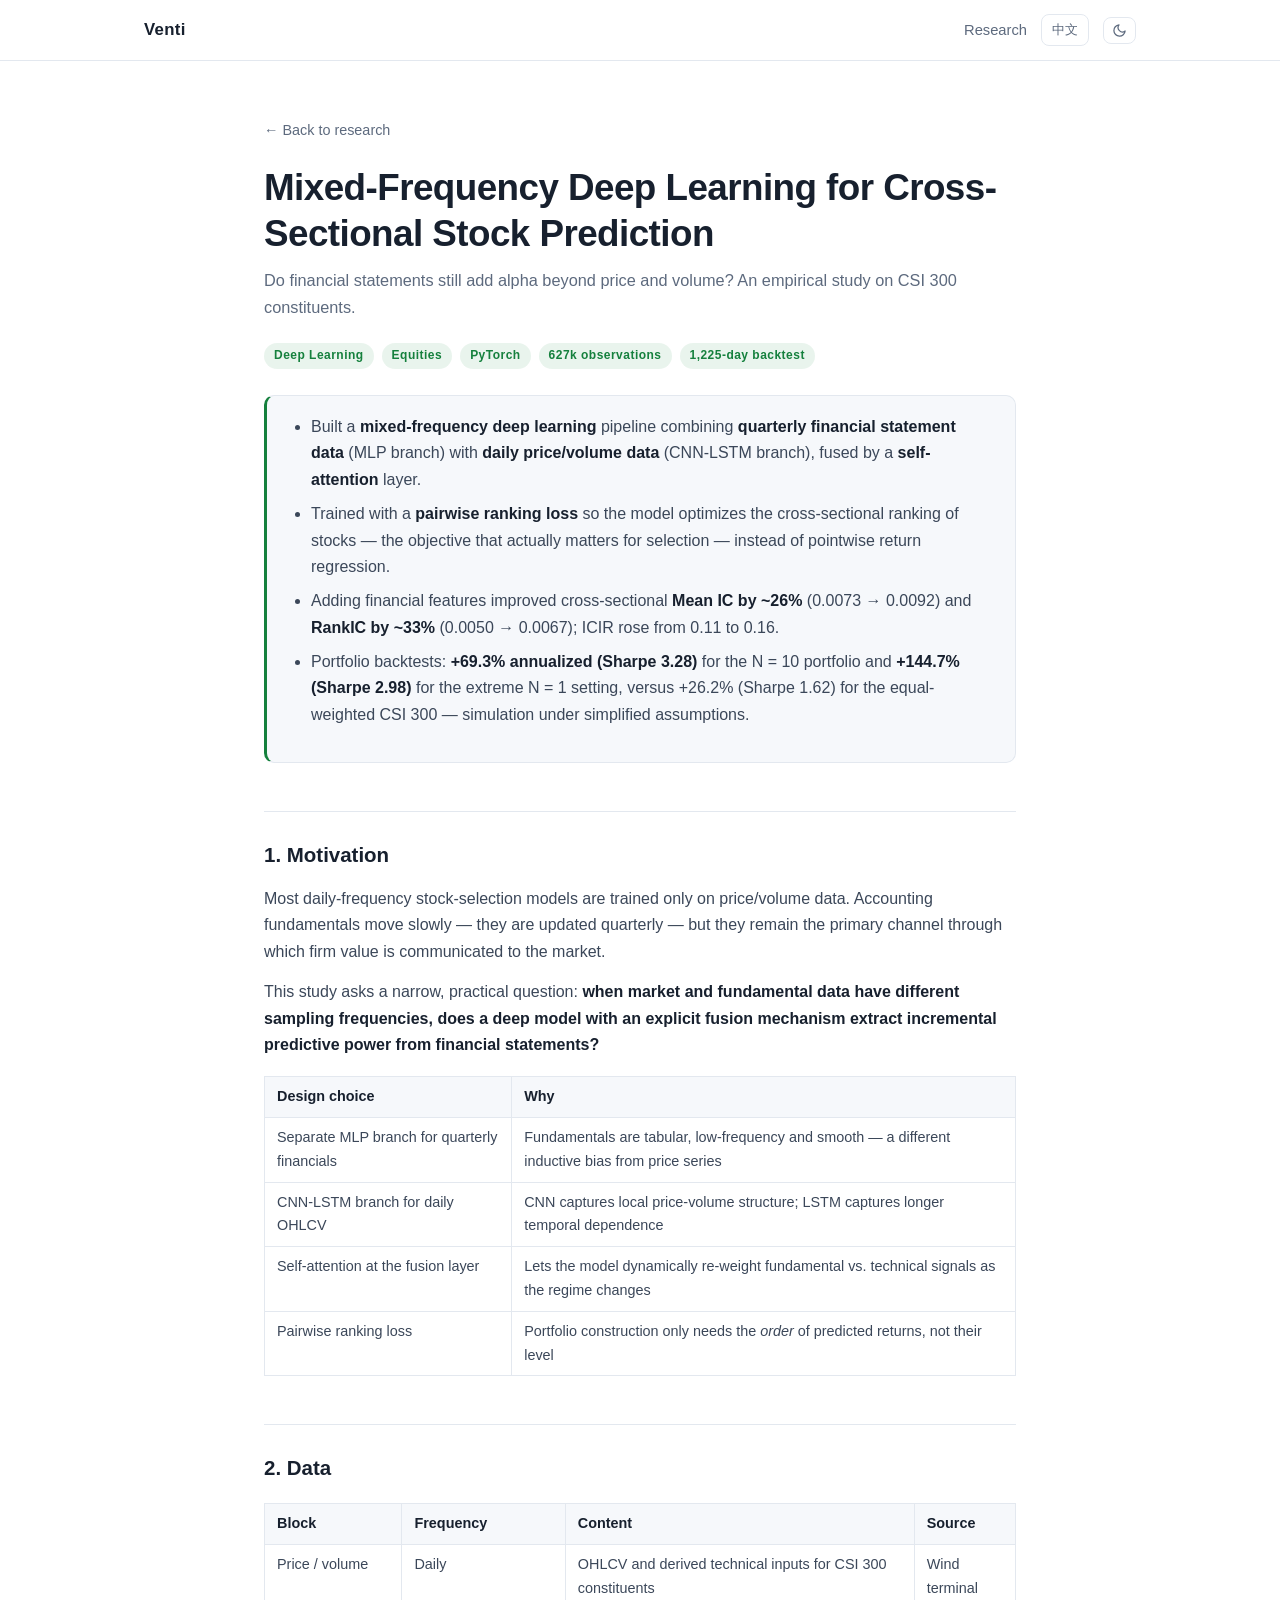
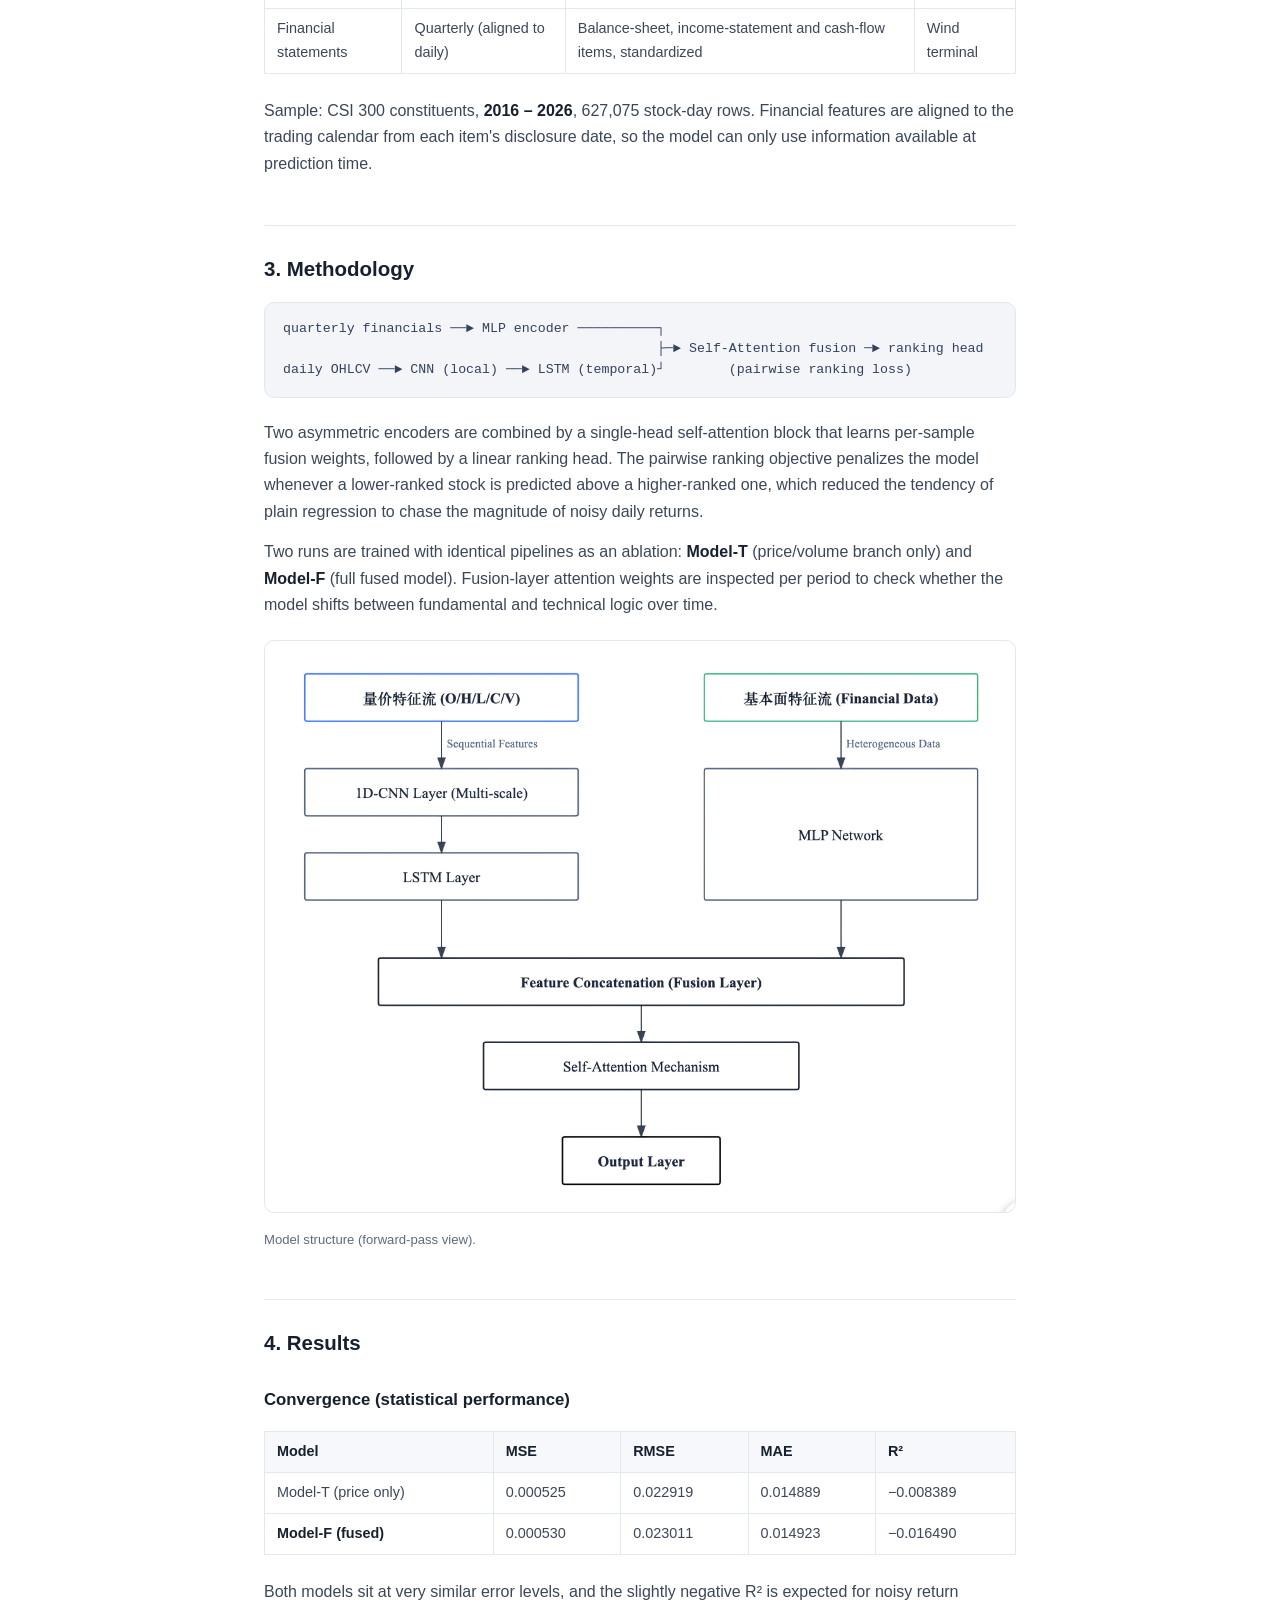
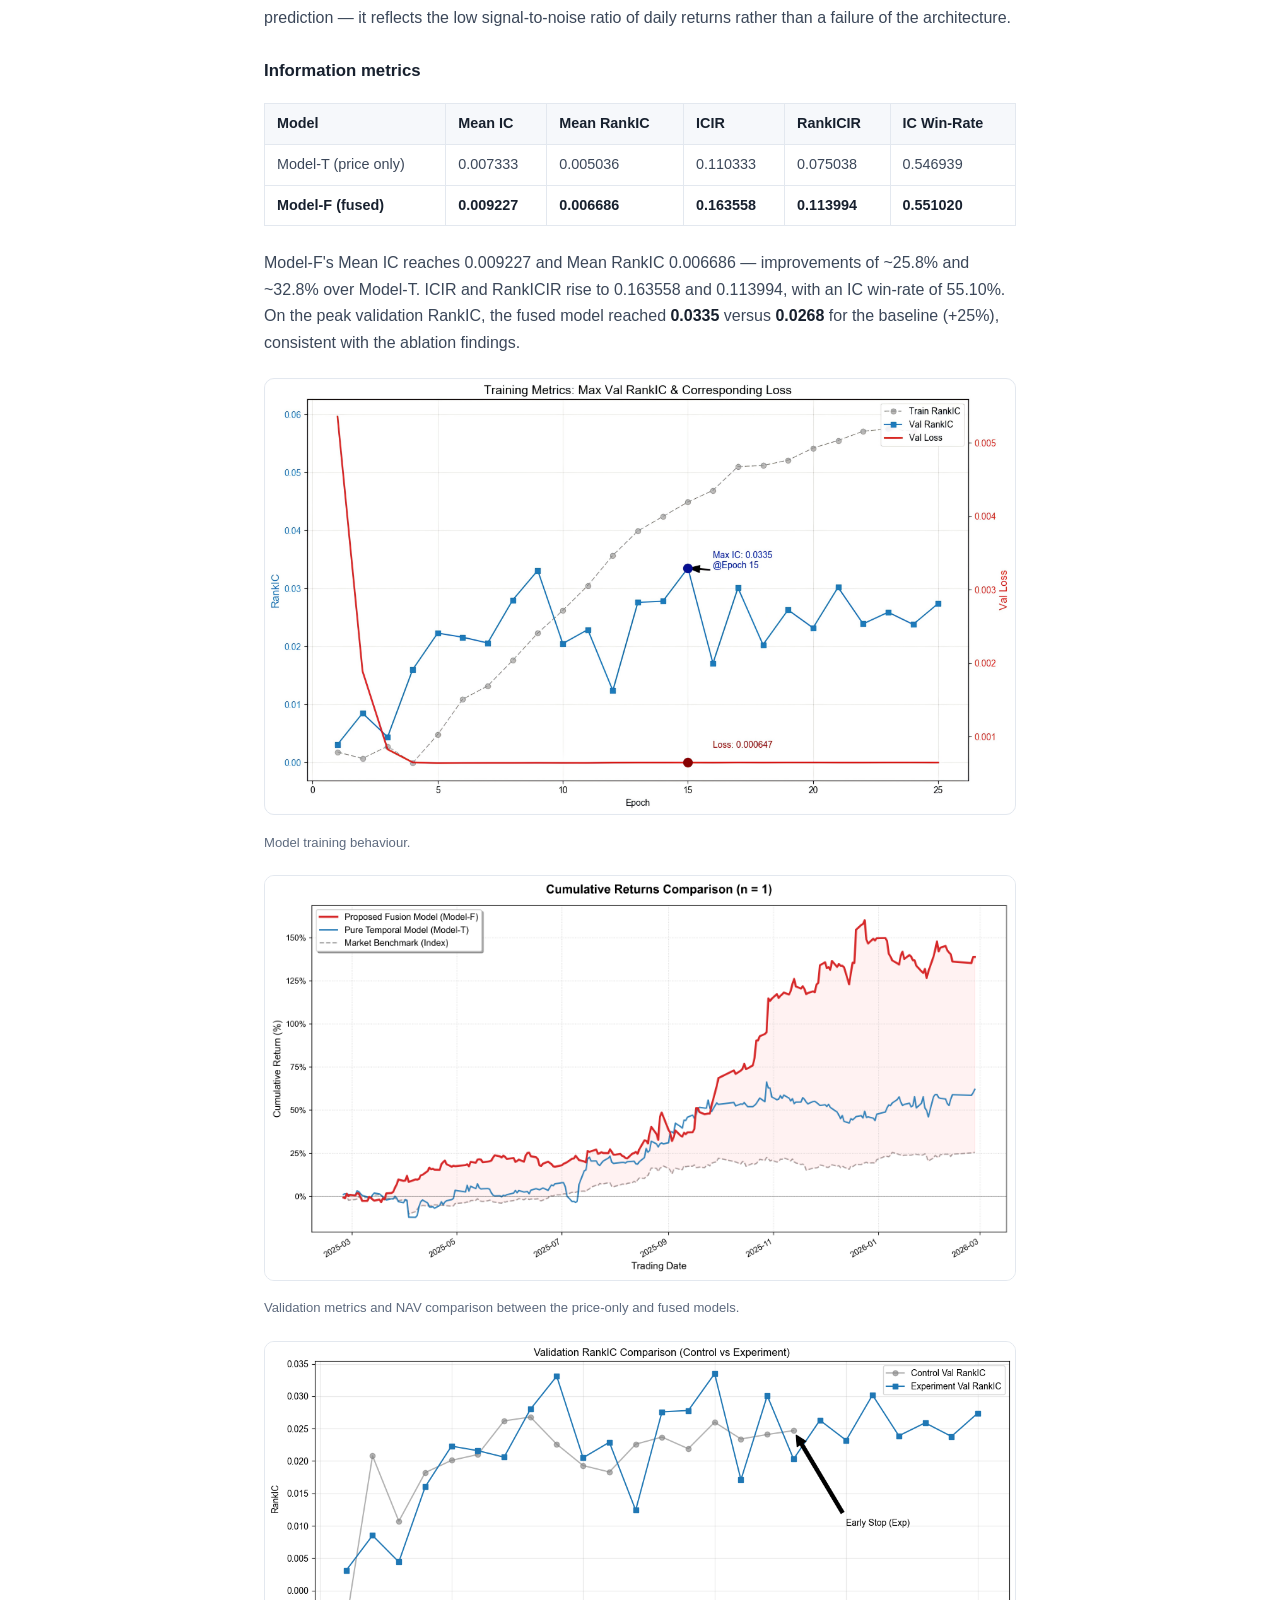
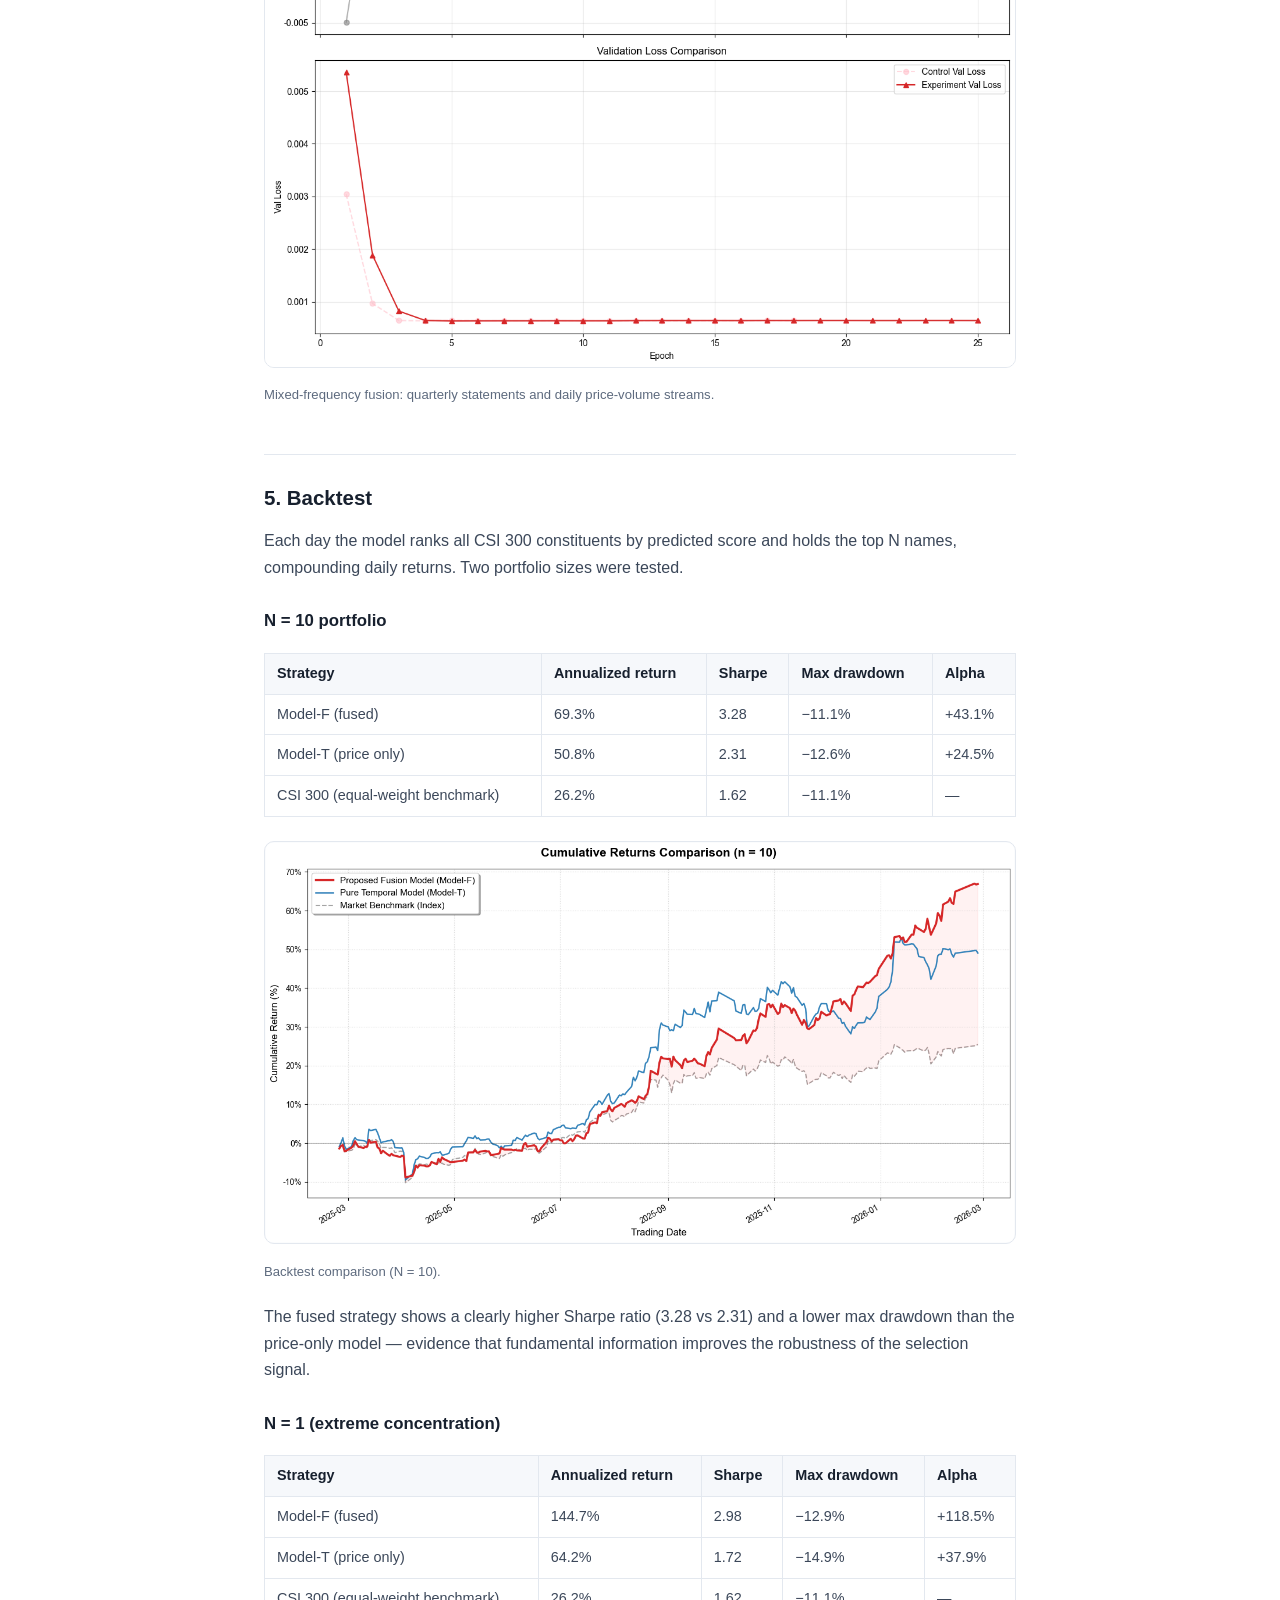
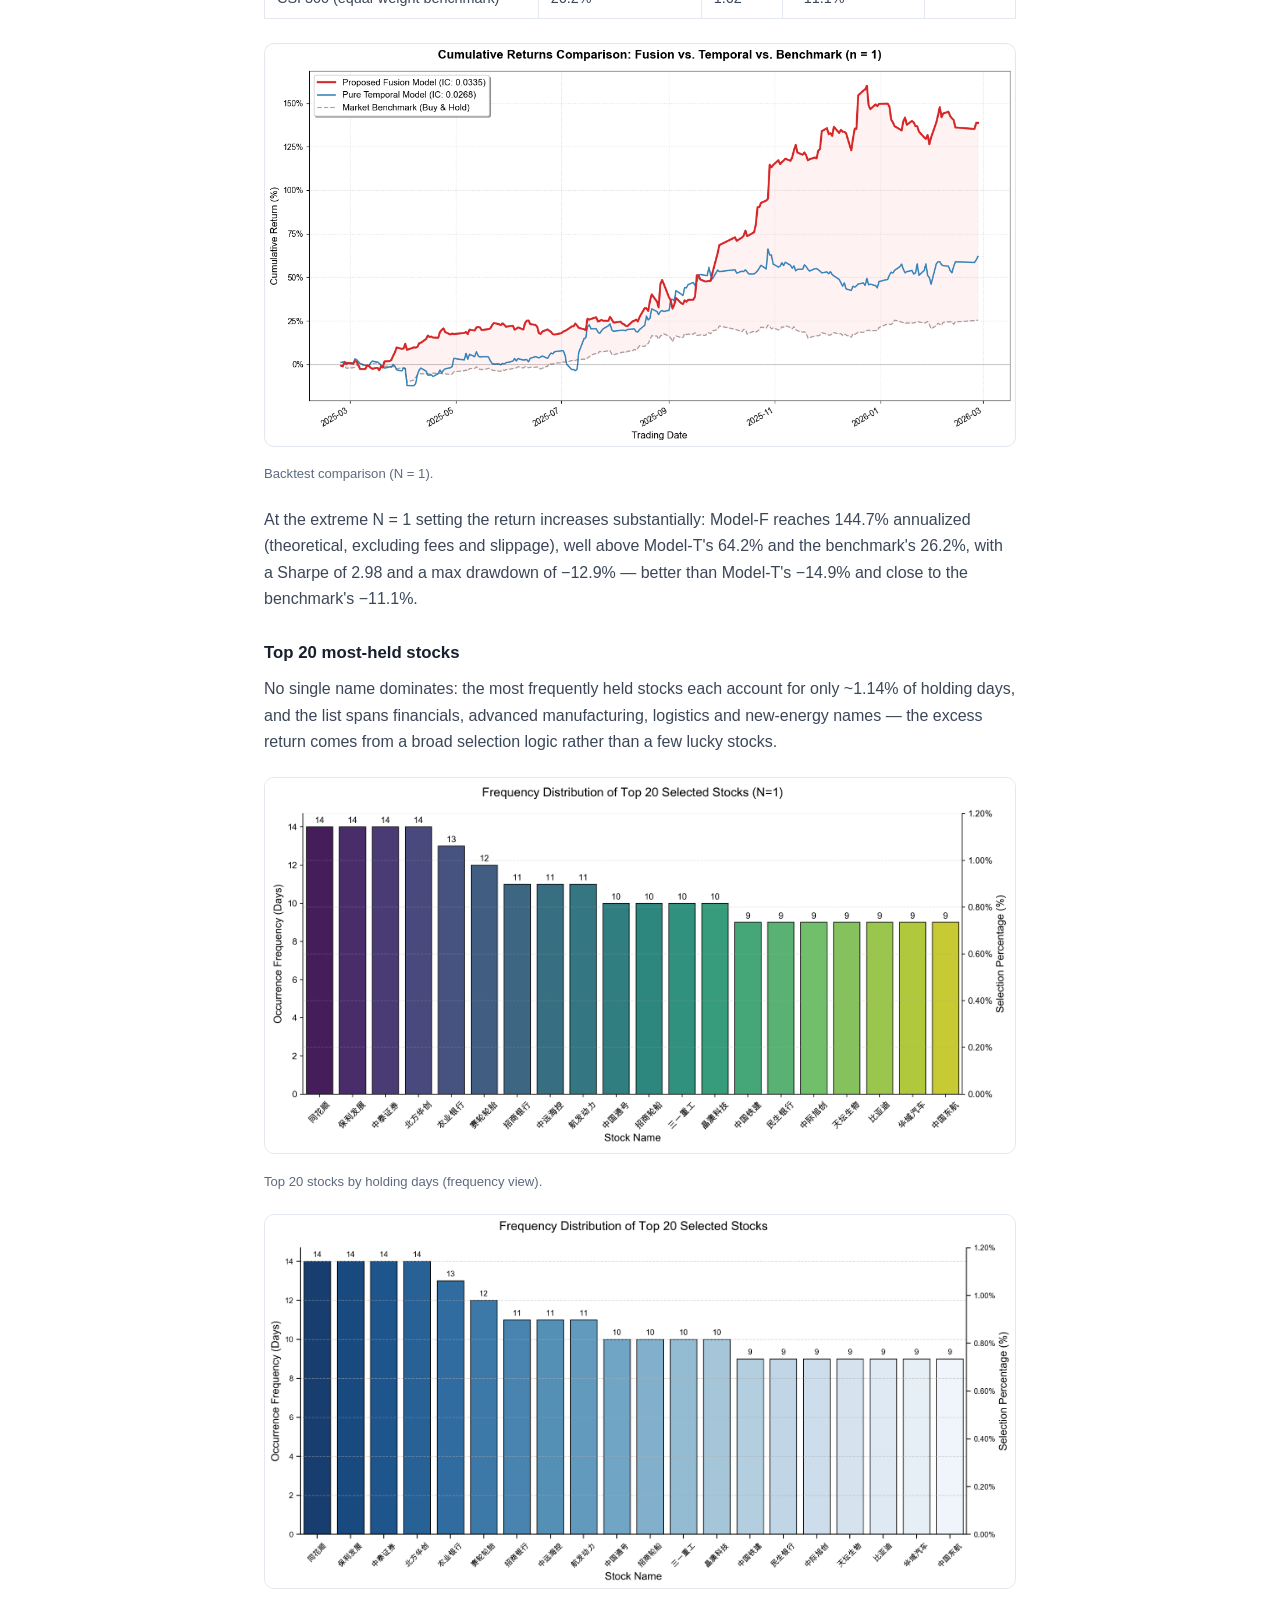
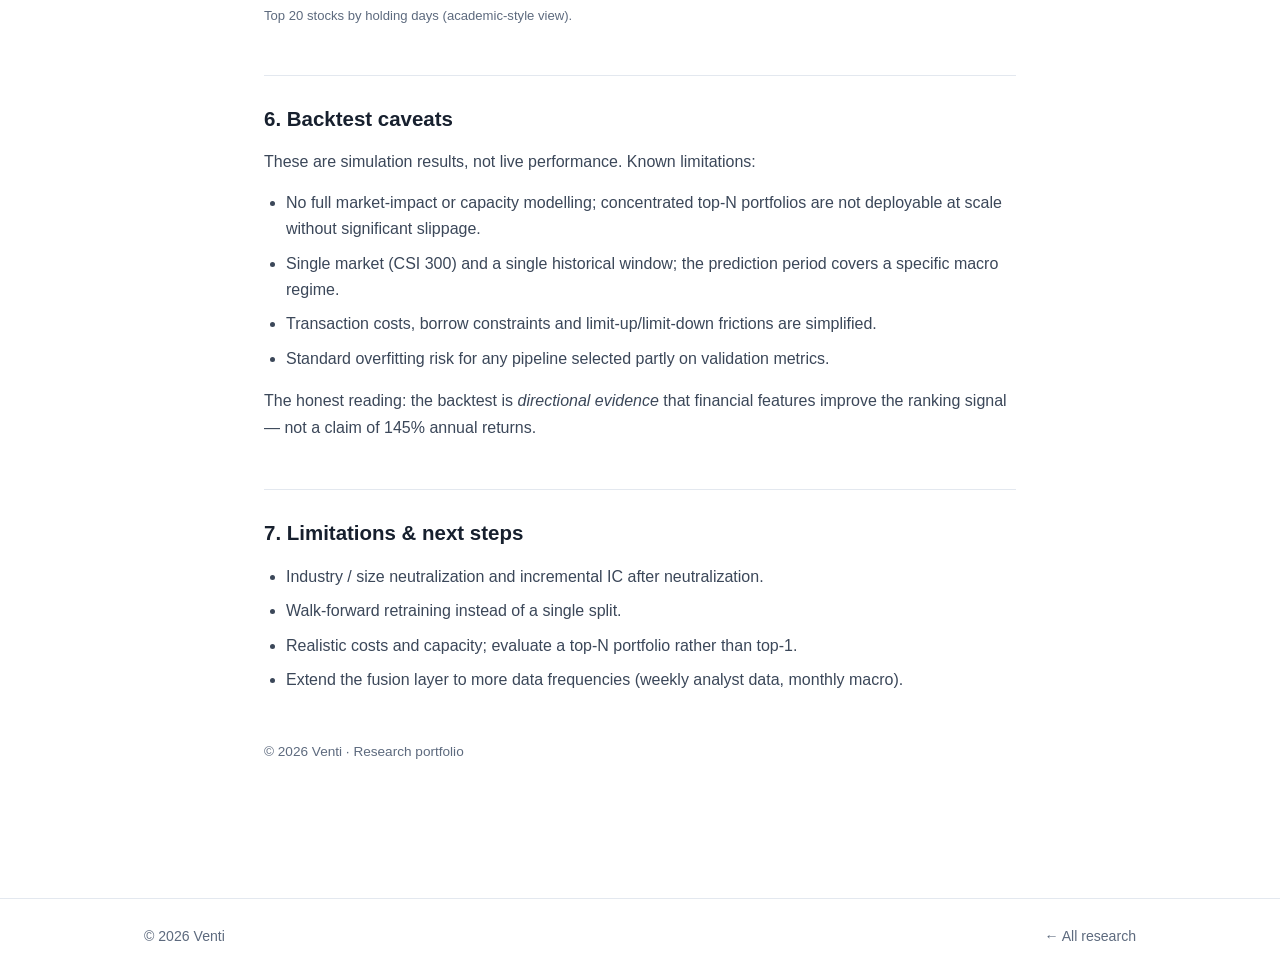
==== commit b1278da1: "Stock report: insert Figure 5 (N=1) and relabel selection figures as Figure 6" ====
--- a/research/mixed-frequency-stock-prediction.html
+++ b/research/mixed-frequency-stock-prediction.html
@@ -224,16 +224,6 @@
       <figcaption><span class="lang-en">Mixed-frequency fusion: quarterly statements and daily price-volume streams.</span><span class="lang-zh">混频融合：季度报表流与日频量价流。</span></figcaption>
     </figure>
 
-    <h3><span class="lang-en">Stock selection behaviour</span><span class="lang-zh">选股行为</span></h3>
-    <figure>
-      <img src="../assets/stock/stock_selection_frequency.png" alt="Selection frequency" loading="lazy" />
-      <figcaption><span class="lang-en">How often individual names are selected by the fused model.</span><span class="lang-zh">各股票被融合模型选中的频率。</span></figcaption>
-    </figure>
-    <figure>
-      <img src="../assets/stock/stock_selection_academic.png" alt="Selection profile" loading="lazy" />
-      <figcaption><span class="lang-en">Profile of selected names and their scores.</span><span class="lang-zh">被选中股票的画像与得分分布。</span></figcaption>
-    </figure>
-
     <h2><span class="lang-en">5. Backtest</span><span class="lang-zh">5. 回测</span></h2>
     <p class="lang-en">
       Each day the model ranks all CSI 300 constituents by predicted score and holds the top N names,
@@ -290,6 +280,10 @@
         <tr><td>沪深 300（等权基准）</td><td>26.2%</td><td>1.62</td><td>−11.1%</td><td>—</td></tr>
       </table>
     </div>
+    <figure>
+      <img src="../assets/stock/backtest-n1.png" alt="Backtest comparison N=1" loading="lazy" />
+      <figcaption><span class="lang-en">Backtest comparison (N = 1).</span><span class="lang-zh">投资策略回测结果对比（N = 1）。</span></figcaption>
+    </figure>
     <p class="lang-en">
       At the extreme N = 1 setting the return increases substantially: Model-F reaches 144.7%
       annualized (theoretical, excluding fees and slippage), well above Model-T's 64.2% and the
@@ -301,6 +295,25 @@
       显著高于 Model-T 的 64.2% 与基准的 26.2%；夏普比率 2.98，最大回撤 −12.9%，
       优于 Model-T 的 −14.9%，接近基准的 −11.1%。
     </p>
+
+    <h3><span class="lang-en">Top 20 most-held stocks</span><span class="lang-zh">持仓天数最高的前 20 只股票</span></h3>
+    <p class="lang-en">
+      No single name dominates: the most frequently held stocks each account for only ~1.14% of
+      holding days, and the list spans financials, advanced manufacturing, logistics and new-energy
+      names — the excess return comes from a broad selection logic rather than a few lucky stocks.
+    </p>
+    <p class="lang-zh">
+      榜单中没有任何单一标的占据主导：出现频次最高的个股持仓天数占比仅约 1.14%，
+      覆盖大金融、高端制造、周期物流与新能源等多个板块——超额收益来自普适的选股逻辑，而非个别标的。
+    </p>
+    <figure>
+      <img src="../assets/stock/stock_selection_frequency.png" alt="Top 20 most-held stocks (frequency view)" loading="lazy" />
+      <figcaption><span class="lang-en">Top 20 stocks by holding days (frequency view).</span><span class="lang-zh">持仓天数最高的前 20 只股票（频率视角）。</span></figcaption>
+    </figure>
+    <figure>
+      <img src="../assets/stock/stock_selection_academic.png" alt="Top 20 most-held stocks (academic view)" loading="lazy" />
+      <figcaption><span class="lang-en">Top 20 stocks by holding days (academic-style view).</span><span class="lang-zh">持仓天数最高的前 20 只股票（学术风格）。</span></figcaption>
+    </figure>
 
     <h2><span class="lang-en">6. Backtest caveats</span><span class="lang-zh">6. 回测局限</span></h2>
     <p class="lang-en">These are simulation results, not live performance. Known limitations:</p>
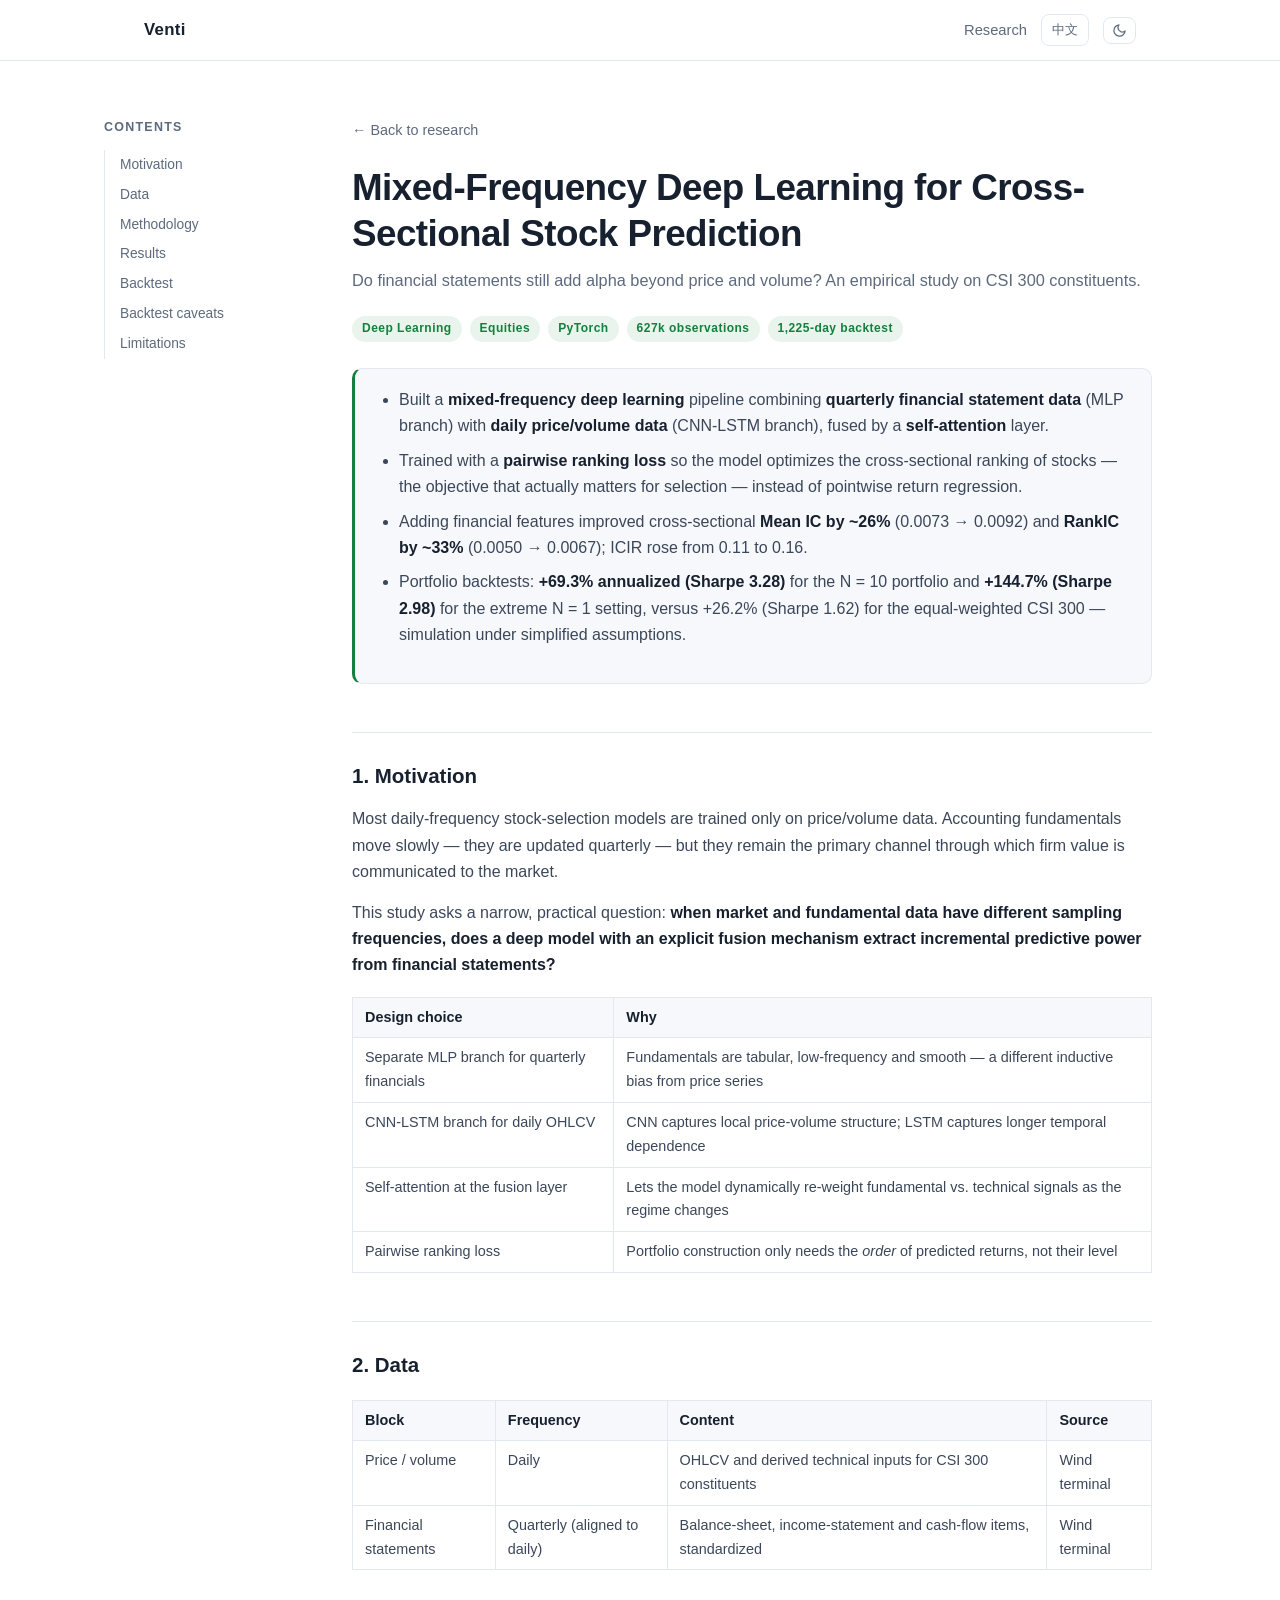
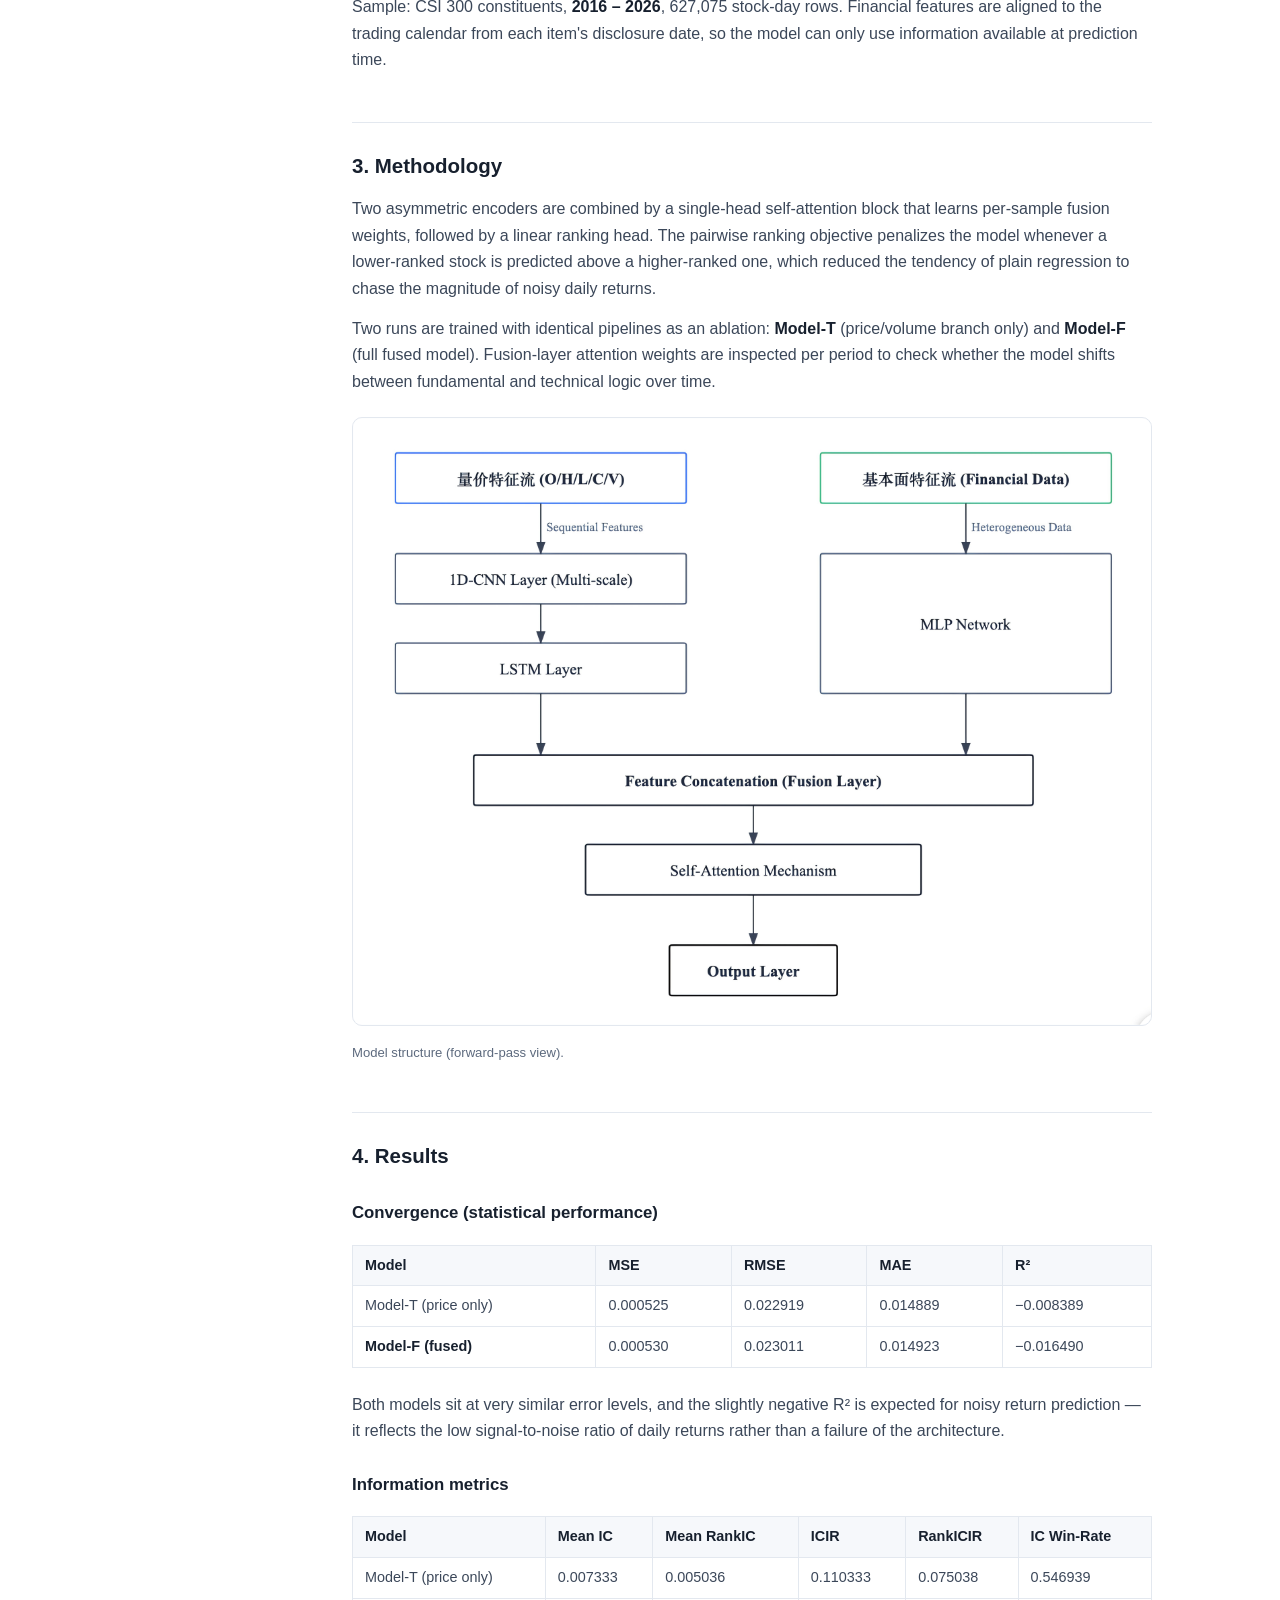
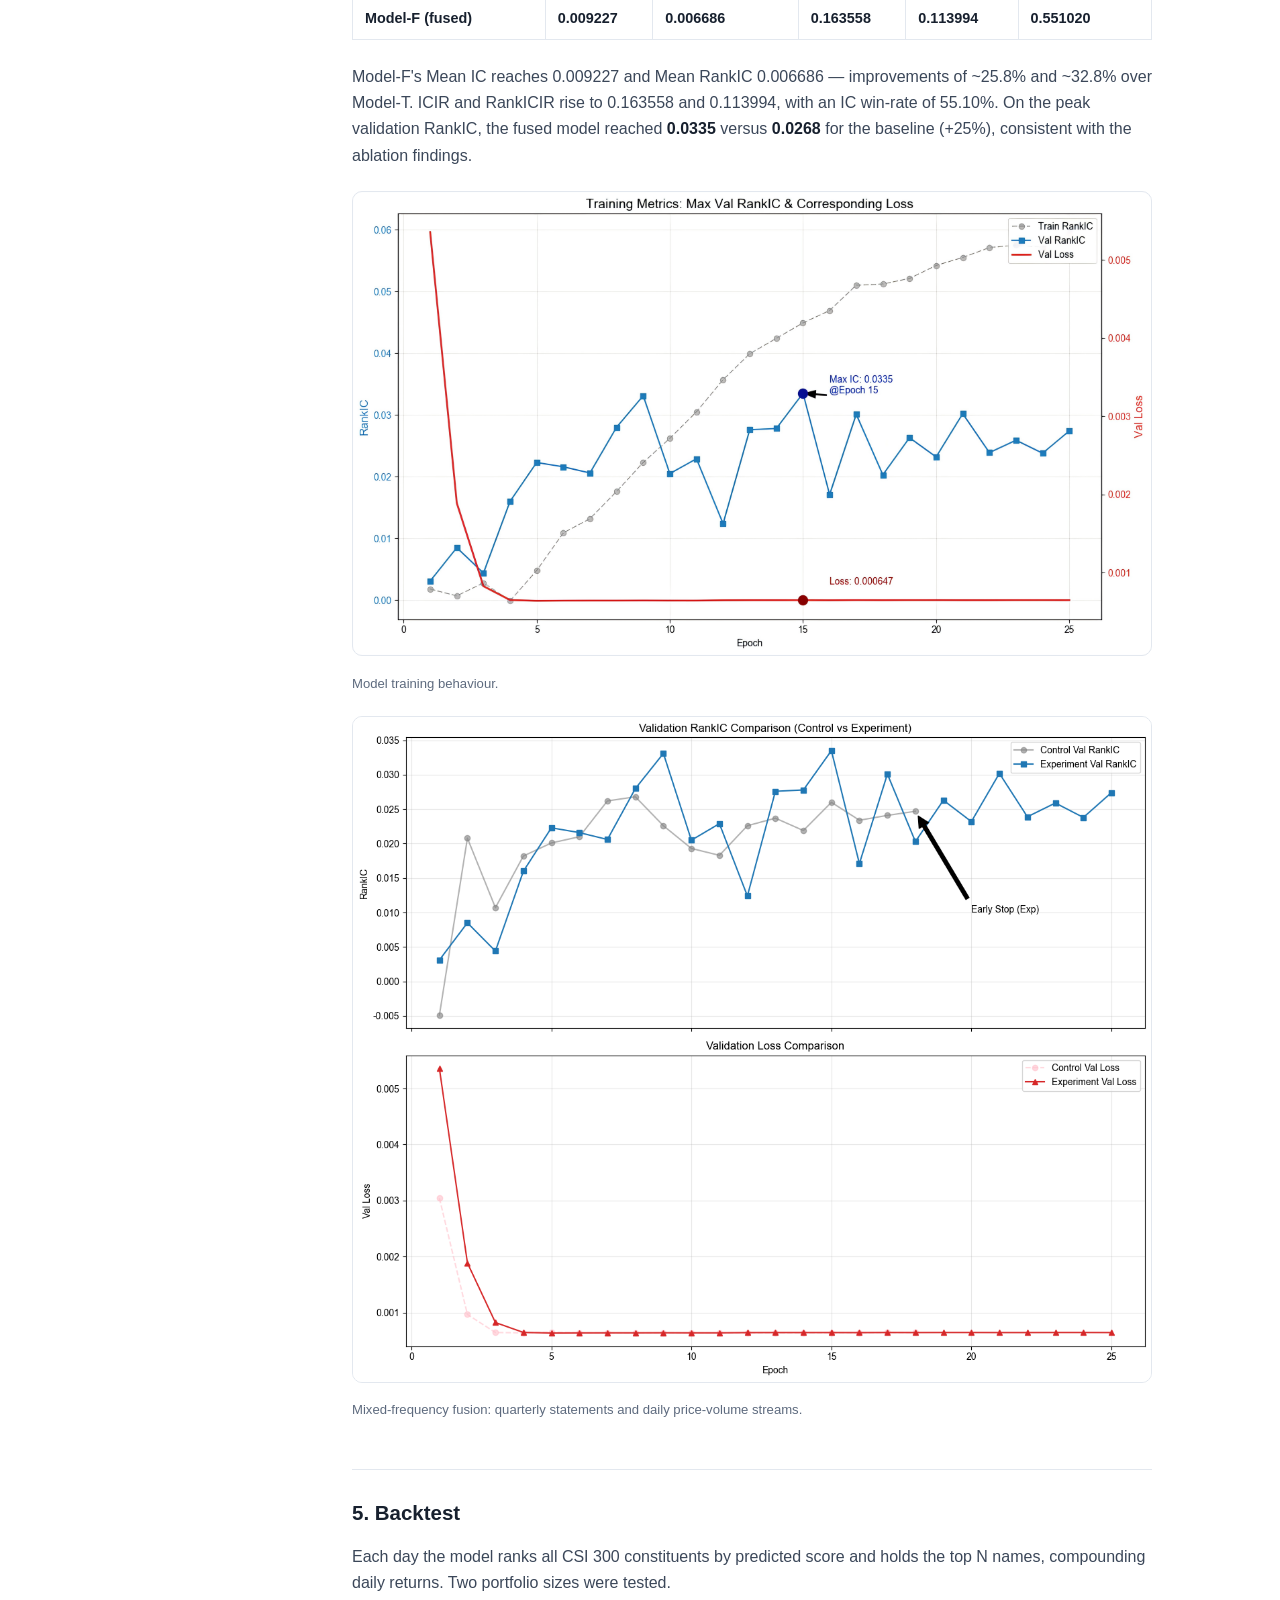
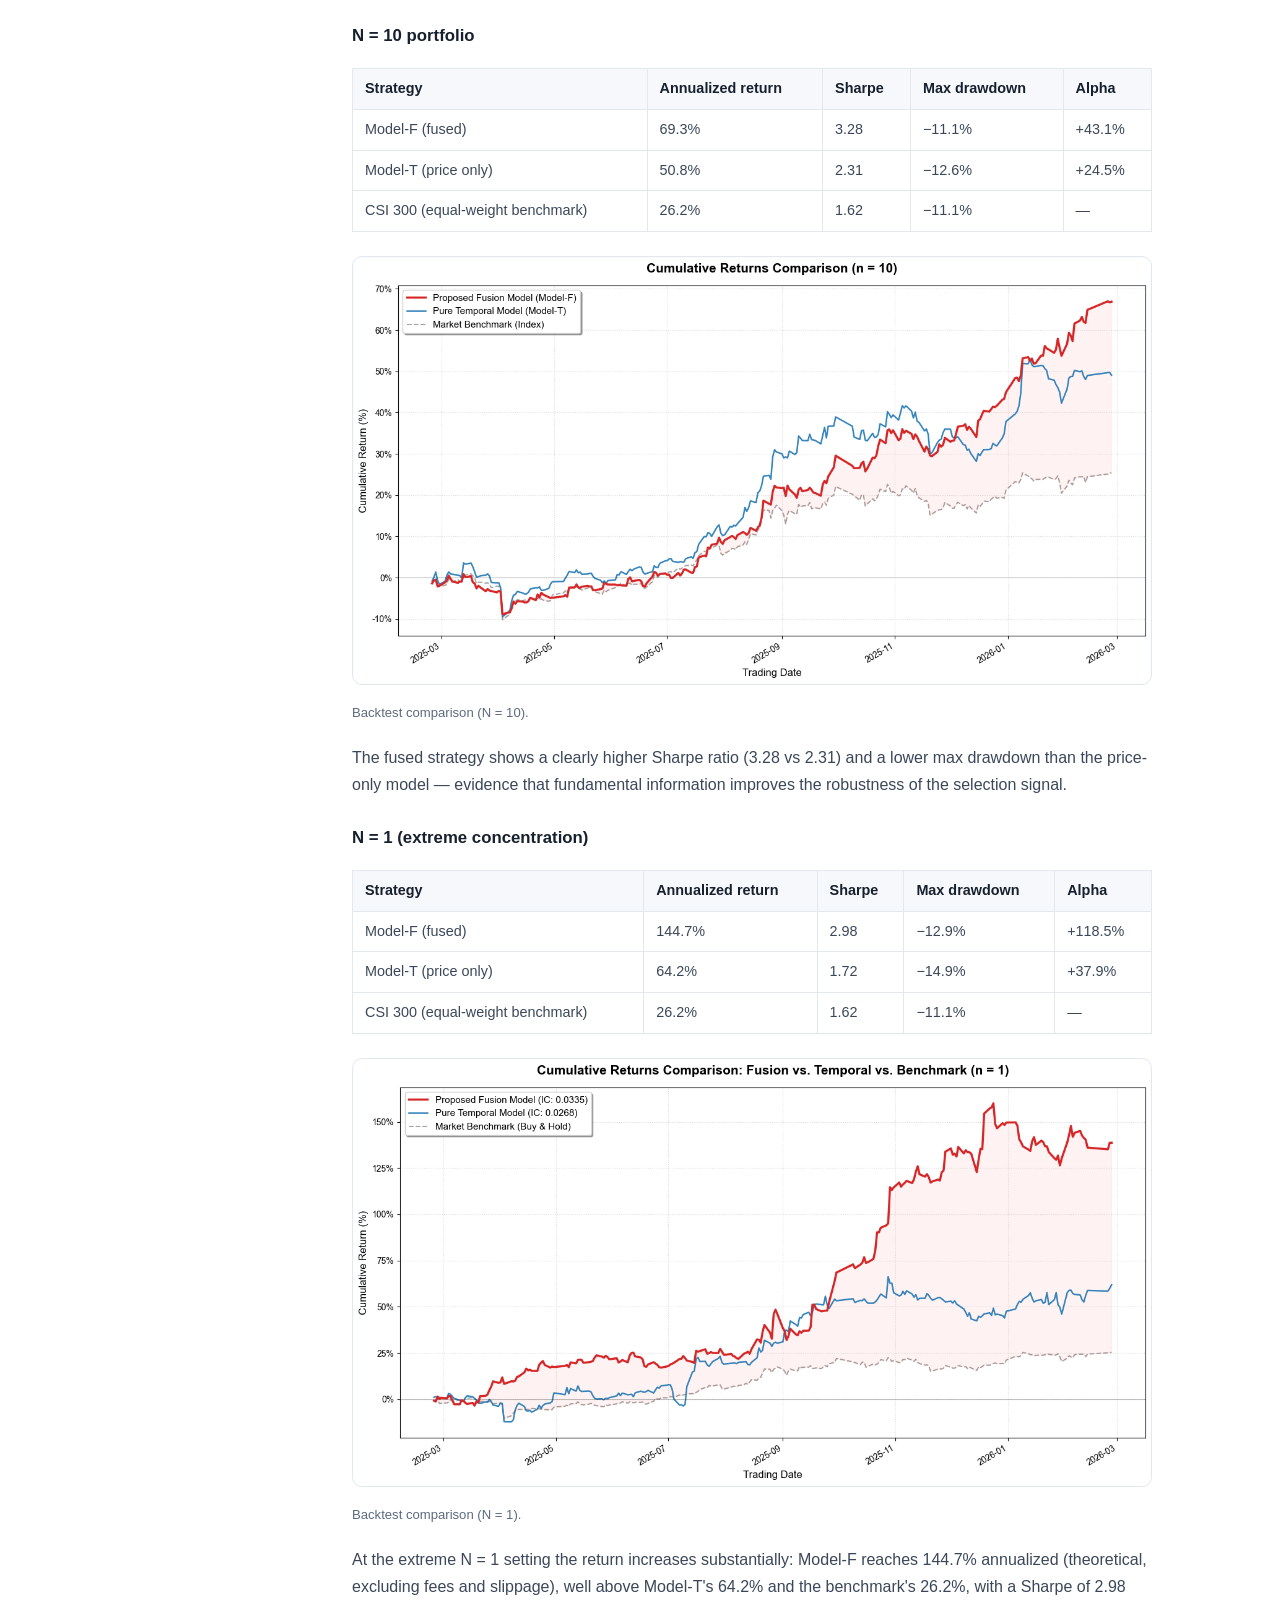
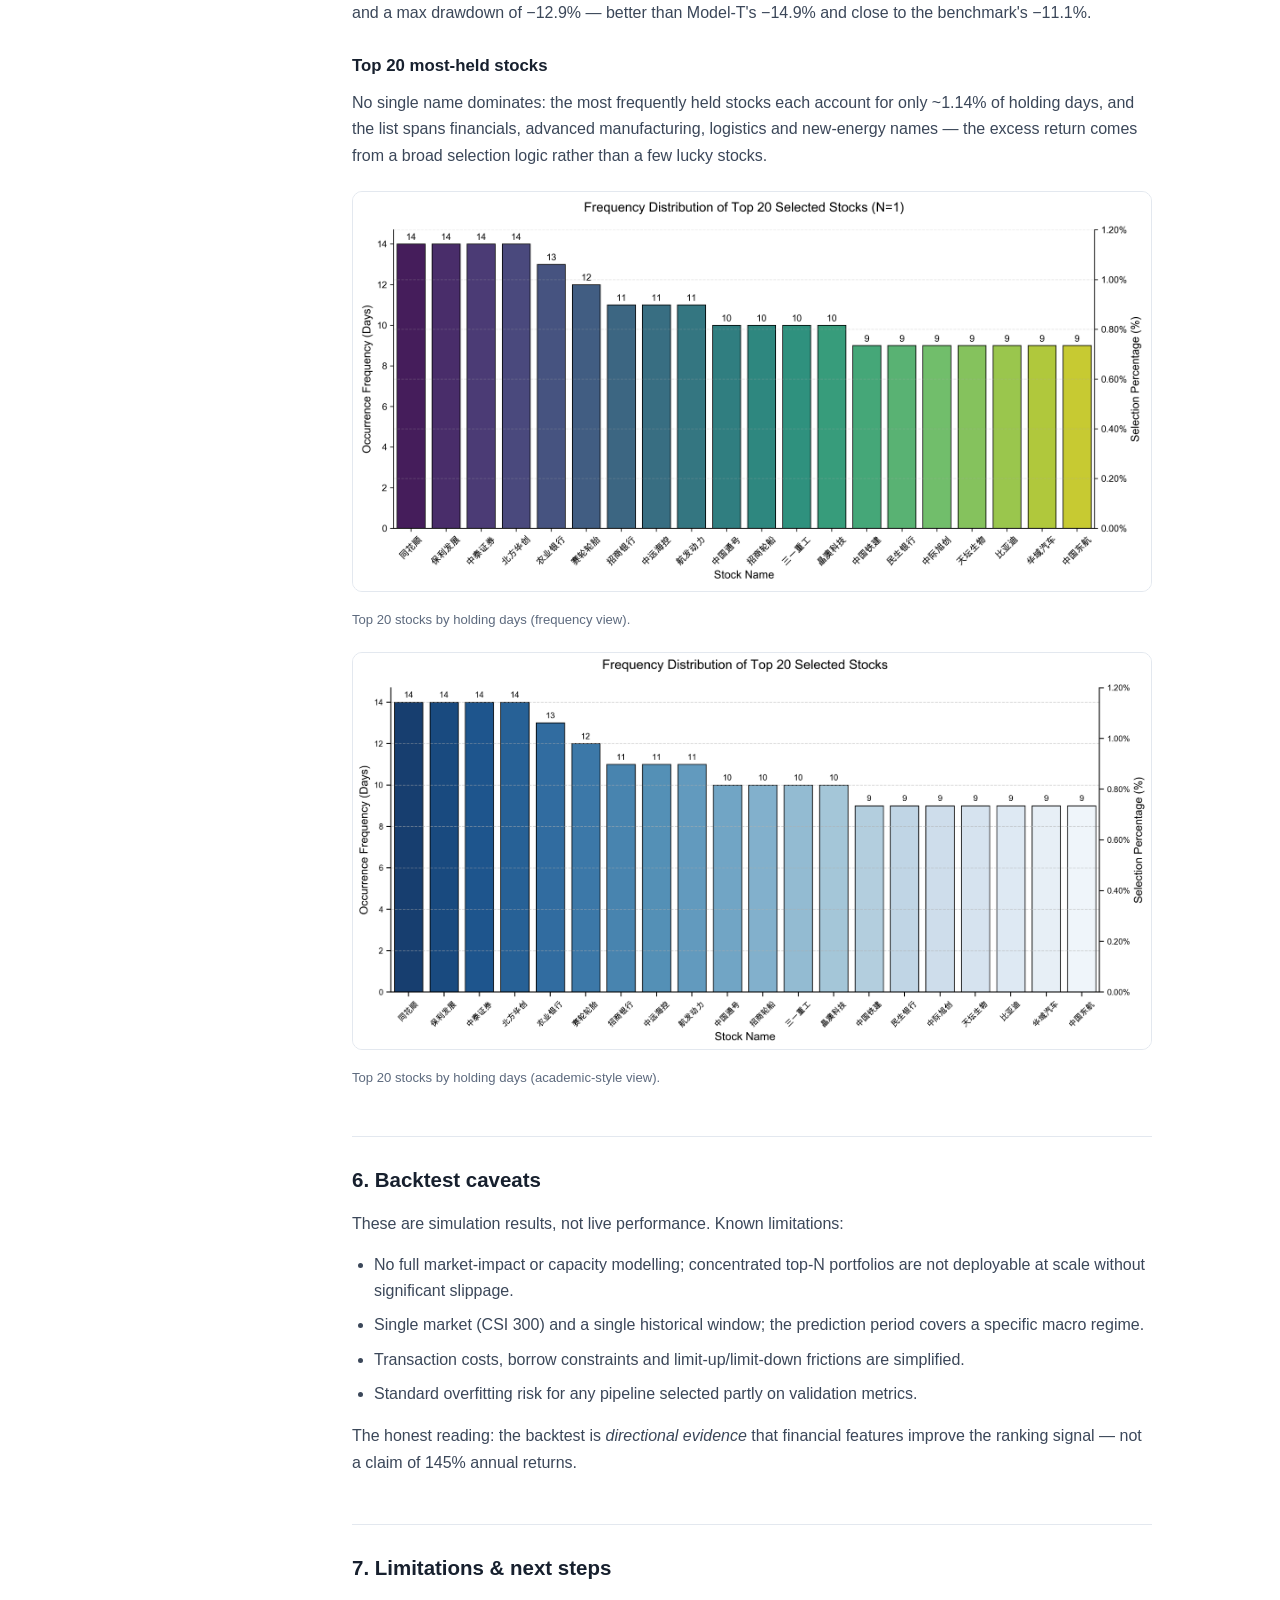
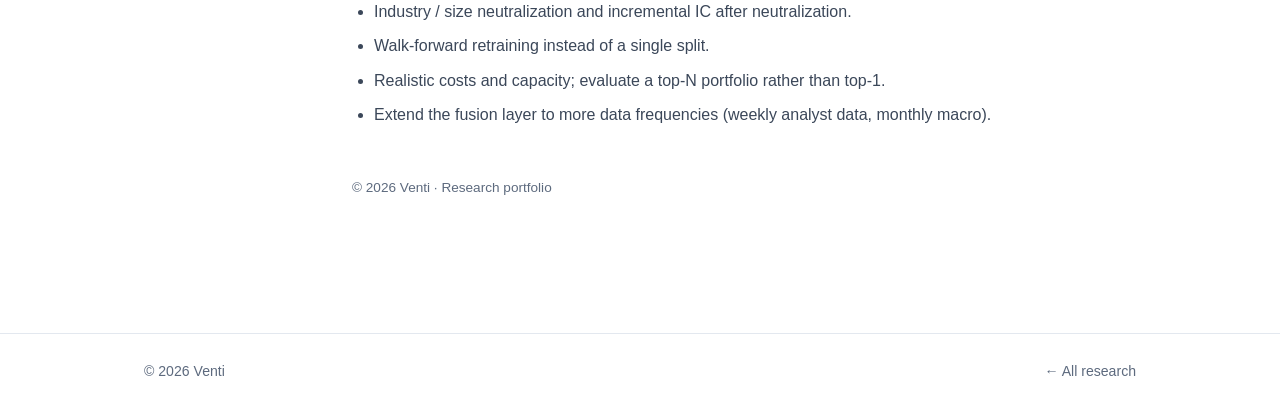
==== commit 617ca302: "Stock card cover N=10 chart; remove ASCII diagram and NAV figure; add sticky TOC to reports" ====
--- a/research/mixed-frequency-stock-prediction.html
+++ b/research/mixed-frequency-stock-prediction.html
@@ -5,7 +5,7 @@
   <meta name="viewport" content="width=device-width, initial-scale=1.0" />
   <title data-en="Mixed-Frequency Deep Learning for Stock Prediction — Venti" data-zh="混频深度学习与横截面股票预测 — Venti">Mixed-Frequency Deep Learning for Stock Prediction — Venti</title>
   <meta name="description" content="Do financial statements still add alpha beyond price and volume? A mixed-frequency deep learning study on CSI 300 constituents." />
-  <link rel="stylesheet" href="../styles.css?v=2" />
+  <link rel="stylesheet" href="../styles.css?v=3" />
   <link rel="icon" href="data:image/svg+xml,<svg xmlns='http://www.w3.org/2000/svg' viewBox='0 0 100 100'><rect width='100' height='100' rx='22' fill='%2315803d'/><text x='50' y='70' font-size='60' text-anchor='middle' fill='white' font-family='Arial'>V</text></svg>" />
   <script>
   (function () {
@@ -21,7 +21,7 @@
     }
   })();
   </script>
-  <script src="../site.js?v=2" defer></script>
+  <script src="../site.js?v=3" defer></script>
 </head>
 <body>
   <header class="nav">
@@ -38,7 +38,21 @@
     </div>
   </header>
 
-  <main class="article">
+  <main class="article-layout">
+    <aside class="toc">
+      <p class="toc-title"><span class="lang-en">Contents</span><span class="lang-zh">目录</span></p>
+      <ol>
+        <li><a href="#motivation"><span class="lang-en">Motivation</span><span class="lang-zh">研究动机</span></a></li>
+        <li><a href="#data"><span class="lang-en">Data</span><span class="lang-zh">数据</span></a></li>
+        <li><a href="#methodology"><span class="lang-en">Methodology</span><span class="lang-zh">方法</span></a></li>
+        <li><a href="#results"><span class="lang-en">Results</span><span class="lang-zh">结果</span></a></li>
+        <li><a href="#backtest"><span class="lang-en">Backtest</span><span class="lang-zh">回测</span></a></li>
+        <li><a href="#caveats"><span class="lang-en">Backtest caveats</span><span class="lang-zh">回测局限</span></a></li>
+        <li><a href="#limitations"><span class="lang-en">Limitations</span><span class="lang-zh">局限与后续</span></a></li>
+      </ol>
+    </aside>
+
+    <article class="article">
     <a class="back" href="../index.html#research"><span class="lang-en">← Back to research</span><span class="lang-zh">← 返回研究列表</span></a>
 
     <h1><span class="lang-en">Mixed-Frequency Deep Learning for Cross-Sectional Stock Prediction</span><span class="lang-zh">混频深度学习与横截面股票预测</span></h1>
@@ -60,7 +74,7 @@
       </ul>
     </div>
 
-    <h2><span class="lang-en">1. Motivation</span><span class="lang-zh">1. 研究动机</span></h2>
+    <h2 id="motivation"><span class="lang-en">1. Motivation</span><span class="lang-zh">1. 研究动机</span></h2>
     <p class="lang-en">
       Most daily-frequency stock-selection models are trained only on price/volume data. Accounting
       fundamentals move slowly — they are updated quarterly — but they remain the primary channel
@@ -97,7 +111,7 @@
       </table>
     </div>
 
-    <h2><span class="lang-en">2. Data</span><span class="lang-zh">2. 数据</span></h2>
+    <h2 id="data"><span class="lang-en">2. Data</span><span class="lang-zh">2. 数据</span></h2>
     <div class="lang-en">
       <table>
         <tr><th>Block</th><th>Frequency</th><th>Content</th><th>Source</th></tr>
@@ -122,13 +136,7 @@
       确保模型仅使用预测时点可得的信息。
     </p>
 
-    <h2><span class="lang-en">3. Methodology</span><span class="lang-zh">3. 方法</span></h2>
-    <pre class="lang-en">quarterly financials ──► MLP encoder ──────────┐
-                                               ├─► Self-Attention fusion ─► ranking head
-daily OHLCV ──► CNN (local) ──► LSTM (temporal)┘        (pairwise ranking loss)</pre>
-    <pre class="lang-zh">季度财务报表 ──► MLP 编码器 ────────────┐
-                                       ├─► 自注意力融合 ─► 排序输出头
-日频量价数据 ──► CNN（局部）─► LSTM（时序）┘      （成对排序损失）</pre>
+    <h2 id="methodology"><span class="lang-en">3. Methodology</span><span class="lang-zh">3. 方法</span></h2>
     <p class="lang-en">
       Two asymmetric encoders are combined by a single-head self-attention block that learns
       per-sample fusion weights, followed by a linear ranking head. The pairwise ranking objective
@@ -155,7 +163,7 @@
       <figcaption><span class="lang-en">Model structure (forward-pass view).</span><span class="lang-zh">模型结构（前向传播视角）。</span></figcaption>
     </figure>
 
-    <h2><span class="lang-en">4. Results</span><span class="lang-zh">4. 结果</span></h2>
+    <h2 id="results"><span class="lang-en">4. Results</span><span class="lang-zh">4. 结果</span></h2>
     <h3><span class="lang-en">Convergence (statistical performance)</span><span class="lang-zh">模型收敛性对比（统计表现）</span></h3>
     <div class="lang-en">
       <table>
@@ -215,16 +223,11 @@
     </figure>
 
     <figure>
-      <img src="../assets/stock/model_comparison_nav.png" alt="Model comparison" loading="lazy" />
-      <figcaption><span class="lang-en">Validation metrics and NAV comparison between the price-only and fused models.</span><span class="lang-zh">纯量价模型与融合模型的验证指标与净值对比。</span></figcaption>
-    </figure>
-
-    <figure>
       <img src="../assets/stock/data_fusion_schematic.png" alt="Data fusion schematic" loading="lazy" />
       <figcaption><span class="lang-en">Mixed-frequency fusion: quarterly statements and daily price-volume streams.</span><span class="lang-zh">混频融合：季度报表流与日频量价流。</span></figcaption>
     </figure>
 
-    <h2><span class="lang-en">5. Backtest</span><span class="lang-zh">5. 回测</span></h2>
+    <h2 id="backtest"><span class="lang-en">5. Backtest</span><span class="lang-zh">5. 回测</span></h2>
     <p class="lang-en">
       Each day the model ranks all CSI 300 constituents by predicted score and holds the top N names,
       compounding daily returns. Two portfolio sizes were tested.
@@ -315,7 +318,7 @@
       <figcaption><span class="lang-en">Top 20 stocks by holding days (academic-style view).</span><span class="lang-zh">持仓天数最高的前 20 只股票（学术风格）。</span></figcaption>
     </figure>
 
-    <h2><span class="lang-en">6. Backtest caveats</span><span class="lang-zh">6. 回测局限</span></h2>
+    <h2 id="caveats"><span class="lang-en">6. Backtest caveats</span><span class="lang-zh">6. 回测局限</span></h2>
     <p class="lang-en">These are simulation results, not live performance. Known limitations:</p>
     <p class="lang-zh">以上为模拟结果，并非实盘表现。已知局限：</p>
     <ul class="lang-en">
@@ -338,7 +341,7 @@
       诚实的读法是：回测是<em>方向性证据</em>——财务特征提升了排序信号——而不是年化 145% 的收益承诺。
     </p>
 
-    <h2><span class="lang-en">7. Limitations &amp; next steps</span><span class="lang-zh">7. 局限与后续方向</span></h2>
+    <h2 id="limitations"><span class="lang-en">7. Limitations &amp; next steps</span><span class="lang-zh">7. 局限与后续方向</span></h2>
     <ul class="lang-en">
       <li>Industry / size neutralization and incremental IC after neutralization.</li>
       <li>Walk-forward retraining instead of a single split.</li>
@@ -353,6 +356,7 @@
     </ul>
 
     <p class="divider-note" style="margin-top:48px;">© 2026 Venti · <span class="lang-en">Research portfolio</span><span class="lang-zh">研究作品集</span></p>
+    </article>
   </main>
 
   <footer class="footer">
--- a/styles.css
+++ b/styles.css
@@ -174,6 +174,11 @@
 .footer a { color: var(--muted); }
 .footer a:hover { color: var(--text); }
 
+@media (max-width: 1024px) {
+  .article-layout { grid-template-columns: 1fr; padding-top: 40px; }
+  .toc { display: none; }
+}
+
 @media (max-width: 900px) {
   .hero-grid { grid-template-columns: 1fr; gap: 32px; }
 }
@@ -187,7 +192,26 @@
 }
 
 /* ---- research report pages ---- */
-.article { max-width: 800px; margin: 0 auto; padding: 56px 24px 72px; }
+.article-layout {
+  max-width: 1120px; margin: 0 auto; padding: 56px 24px 72px;
+  display: grid; grid-template-columns: 200px minmax(0, 1fr); gap: 48px;
+  align-items: start;
+}
+.article { max-width: 800px; margin: 0; padding: 0; }
+.article h2[id] { scroll-margin-top: 84px; }
+
+/* table of contents */
+.toc { position: sticky; top: 84px; font-size: 0.86rem; }
+.toc-title {
+  font-size: 0.78rem; font-weight: 700; letter-spacing: 0.1em;
+  text-transform: uppercase; color: var(--muted); margin-bottom: 12px;
+}
+.toc ol { list-style: none; margin: 0; padding: 0; border-left: 1px solid var(--border); }
+.toc li a {
+  display: block; padding: 5px 0 5px 14px; color: var(--muted);
+  border-left: 2px solid transparent; margin-left: -1px; line-height: 1.45;
+}
+.toc li a:hover { color: var(--text); border-left-color: var(--accent); text-decoration: none; }
 .article .back { font-size: 0.9rem; color: var(--muted); }
 .article h1 { font-size: clamp(1.6rem, 3.6vw, 2.3rem); line-height: 1.25; letter-spacing: -0.015em; margin: 22px 0 10px; }
 .article .subtitle { color: var(--muted); font-size: 1.02rem; margin-bottom: 22px; }
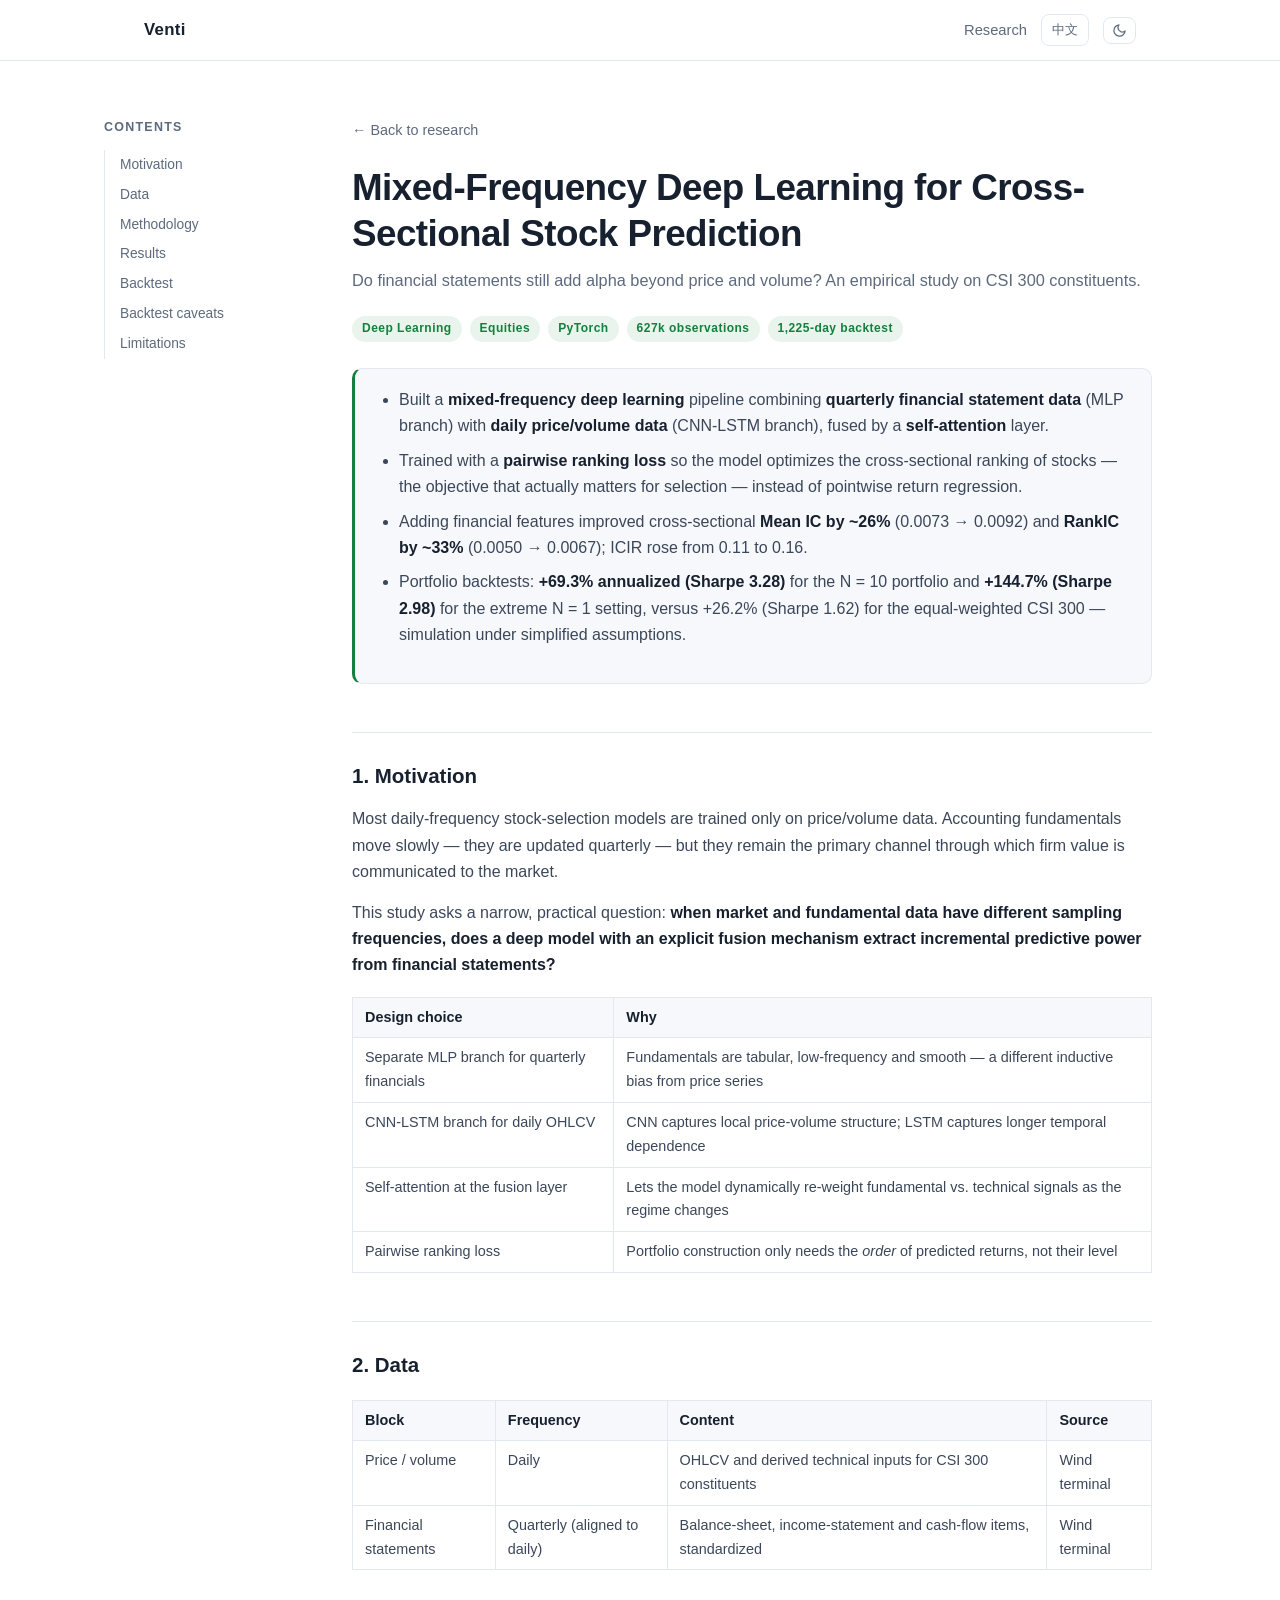
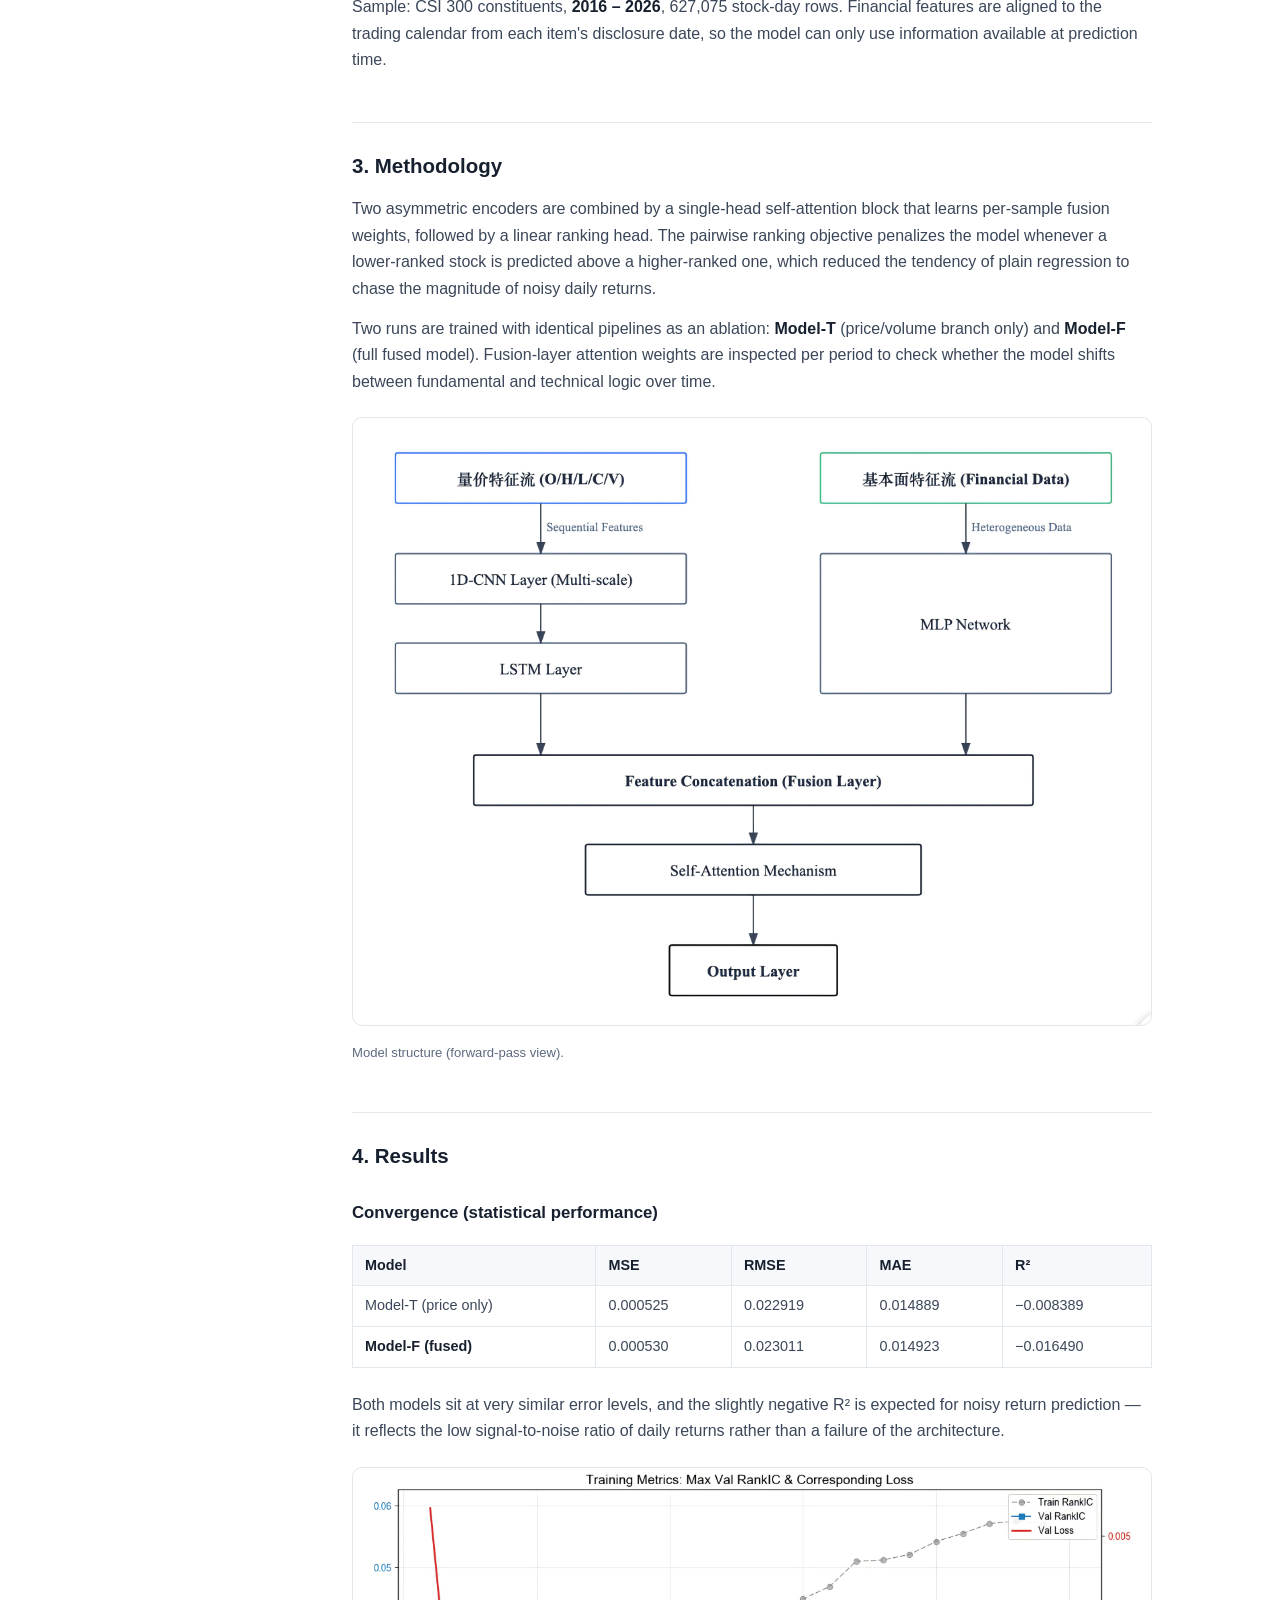
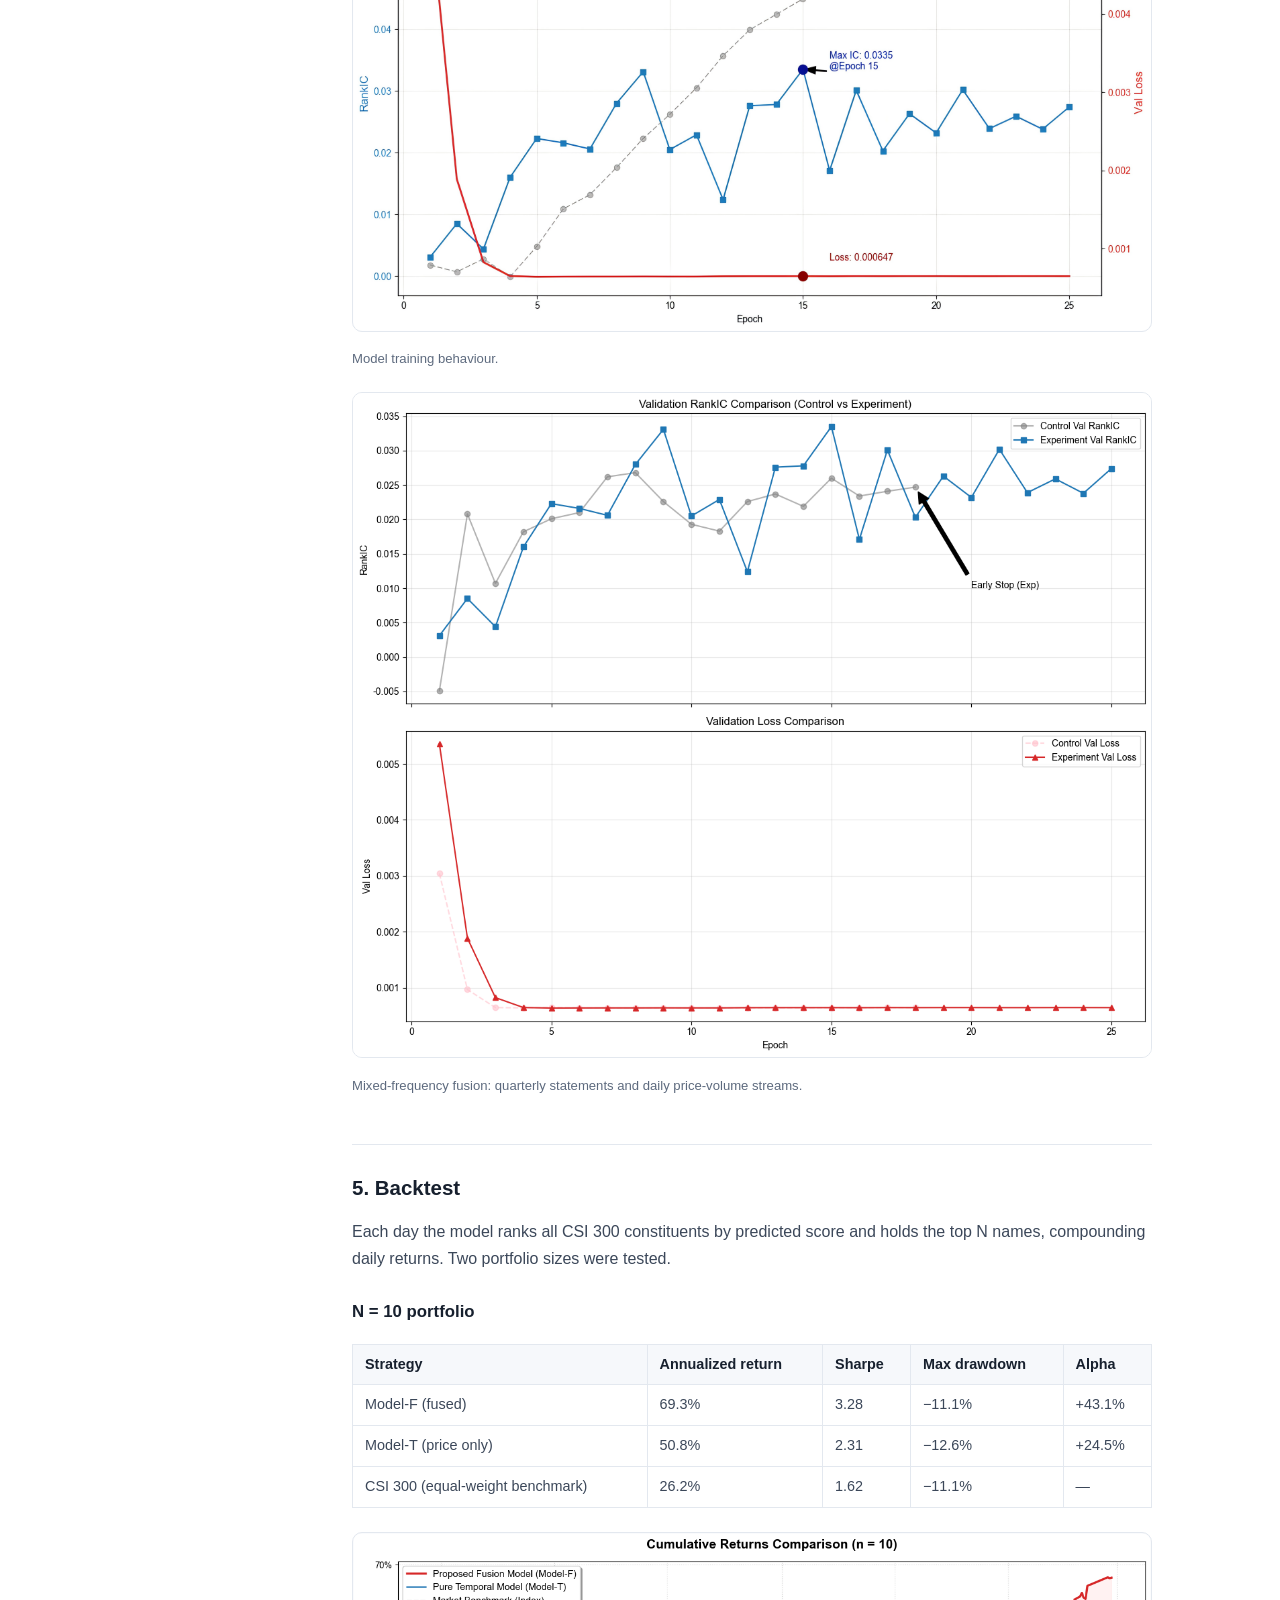
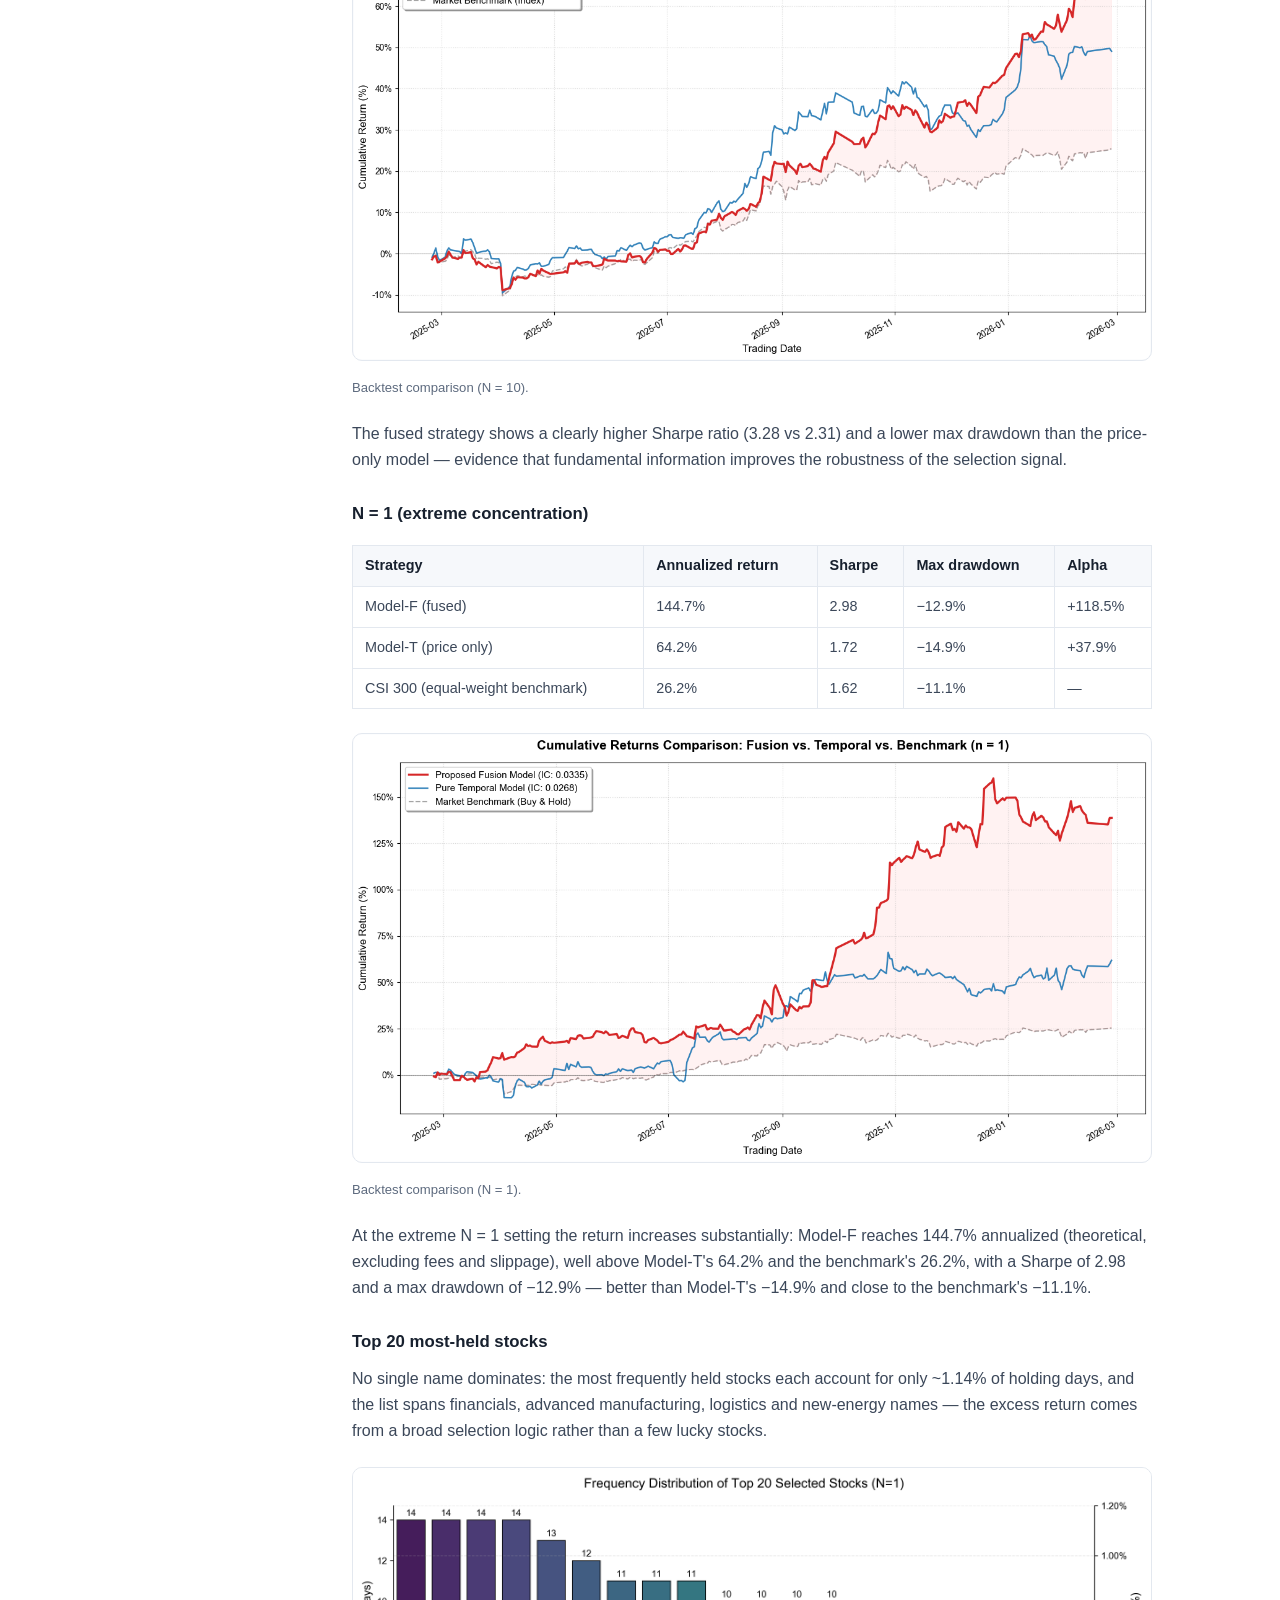
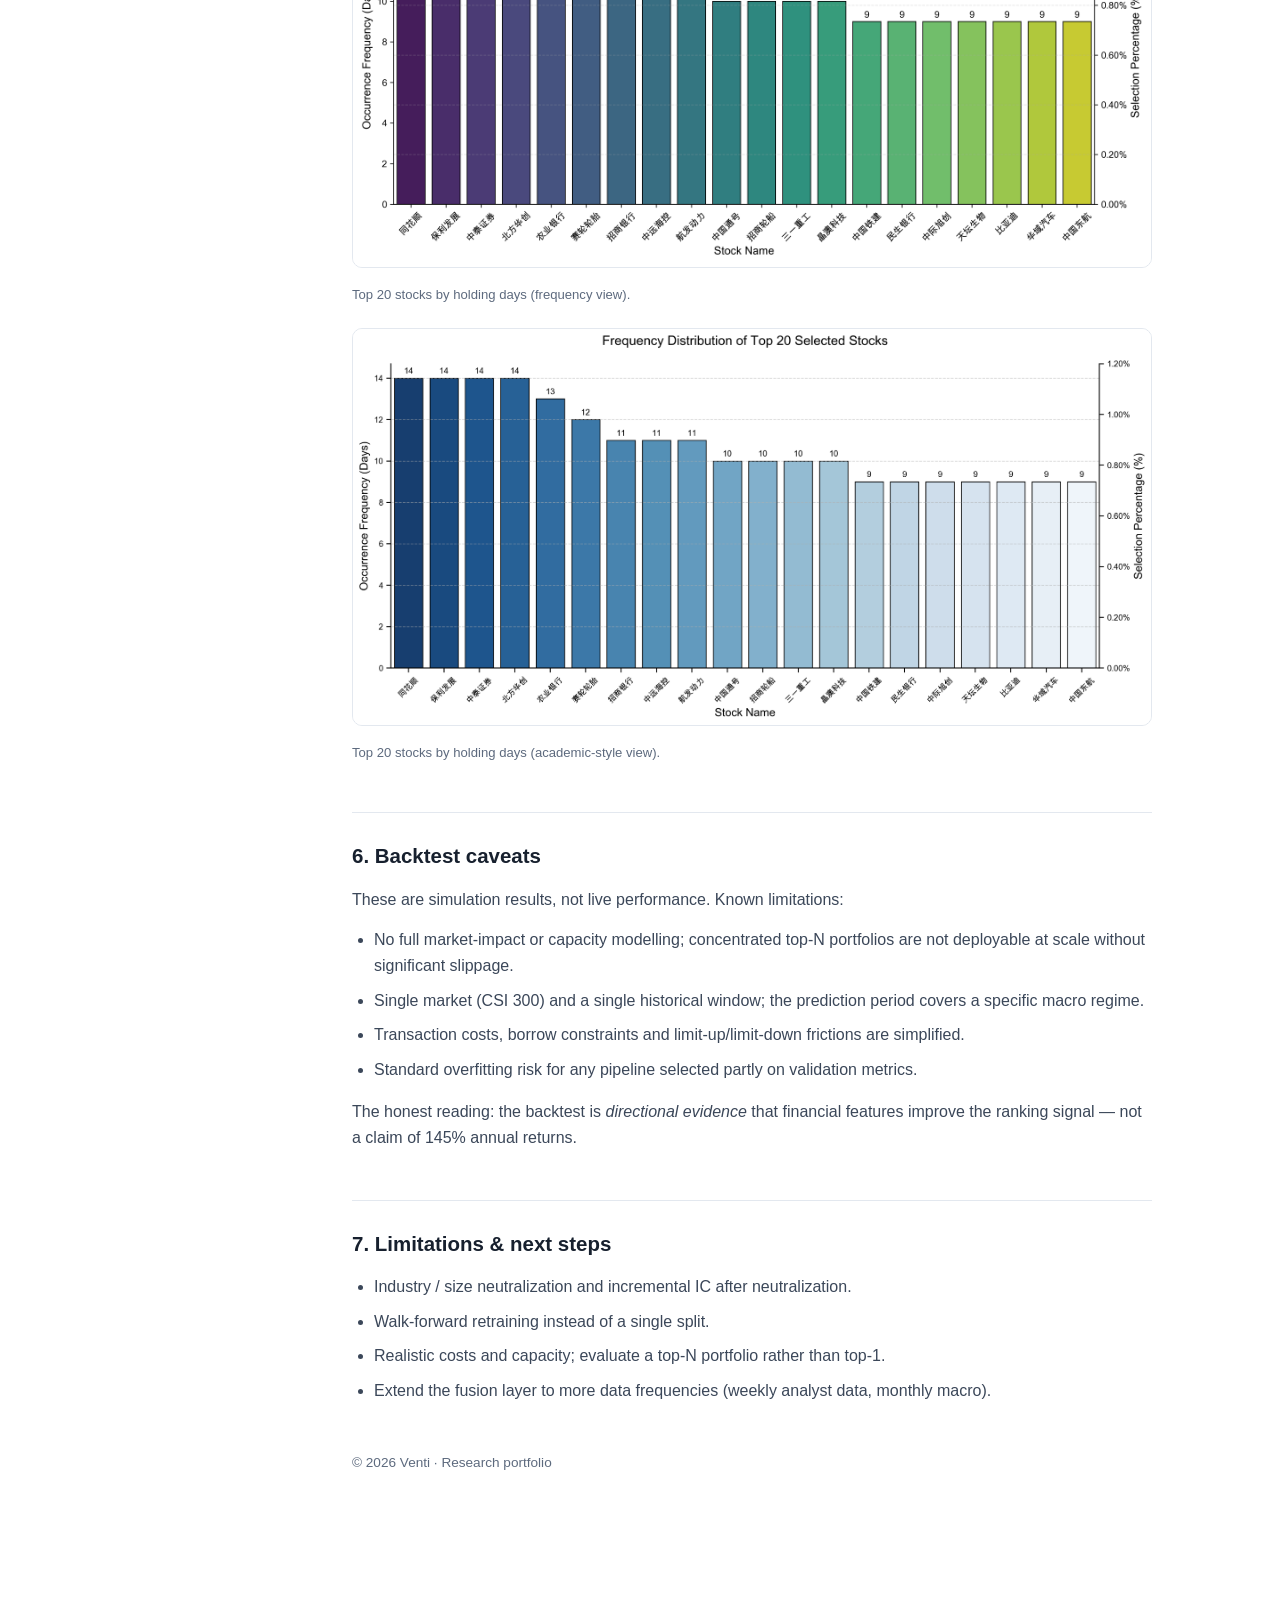
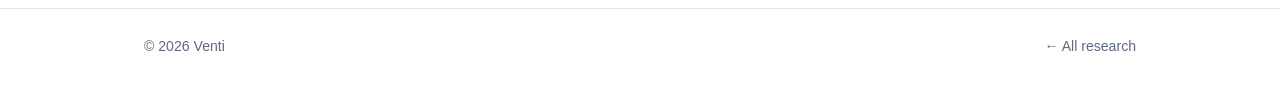
==== commit 39785791: "Remove information metrics subsection from stock report" ====
--- a/research/mixed-frequency-stock-prediction.html
+++ b/research/mixed-frequency-stock-prediction.html
@@ -189,34 +189,6 @@
       并不代表模型失效。
     </p>
 
-    <h3><span class="lang-en">Information metrics</span><span class="lang-zh">模型预测精度对比（信息指标）</span></h3>
-    <div class="lang-en">
-      <table>
-        <tr><th>Model</th><th>Mean IC</th><th>Mean RankIC</th><th>ICIR</th><th>RankICIR</th><th>IC Win-Rate</th></tr>
-        <tr><td>Model-T (price only)</td><td>0.007333</td><td>0.005036</td><td>0.110333</td><td>0.075038</td><td>0.546939</td></tr>
-        <tr><td><strong>Model-F (fused)</strong></td><td><strong>0.009227</strong></td><td><strong>0.006686</strong></td><td><strong>0.163558</strong></td><td><strong>0.113994</strong></td><td><strong>0.551020</strong></td></tr>
-      </table>
-    </div>
-    <div class="lang-zh">
-      <table>
-        <tr><th>模型</th><th>Mean IC</th><th>Mean RankIC</th><th>ICIR</th><th>RankICIR</th><th>IC Win-Rate</th></tr>
-        <tr><td>Model-T（仅量价）</td><td>0.007333</td><td>0.005036</td><td>0.110333</td><td>0.075038</td><td>0.546939</td></tr>
-        <tr><td><strong>Model-F（融合）</strong></td><td><strong>0.009227</strong></td><td><strong>0.006686</strong></td><td><strong>0.163558</strong></td><td><strong>0.113994</strong></td><td><strong>0.551020</strong></td></tr>
-      </table>
-    </div>
-    <p class="lang-en">
-      Model-F's Mean IC reaches 0.009227 and Mean RankIC 0.006686 — improvements of ~25.8% and
-      ~32.8% over Model-T. ICIR and RankICIR rise to 0.163558 and 0.113994, with an IC win-rate of
-      55.10%. On the peak validation RankIC, the fused model reached <strong>0.0335</strong> versus
-      <strong>0.0268</strong> for the baseline (+25%), consistent with the ablation findings.
-    </p>
-    <p class="lang-zh">
-      Model-F 的 Mean IC 达到 0.009227、Mean RankIC 达到 0.006686，较 Model-T 分别提升约
-      25.8% 与 32.8%；ICIR 与 RankICIR 提升至 0.163558 和 0.113994，IC 胜率 55.10%。
-      验证集 RankIC 峰值方面，融合模型达到 <strong>0.0335</strong>，基线为 <strong>0.0268</strong>（+25%），
-      与消融实验结论一致。
-    </p>
-
     <figure>
       <img src="../assets/stock/training.png" alt="Model training behaviour" loading="lazy" />
       <figcaption><span class="lang-en">Model training behaviour.</span><span class="lang-zh">模型训练效果。</span></figcaption>
